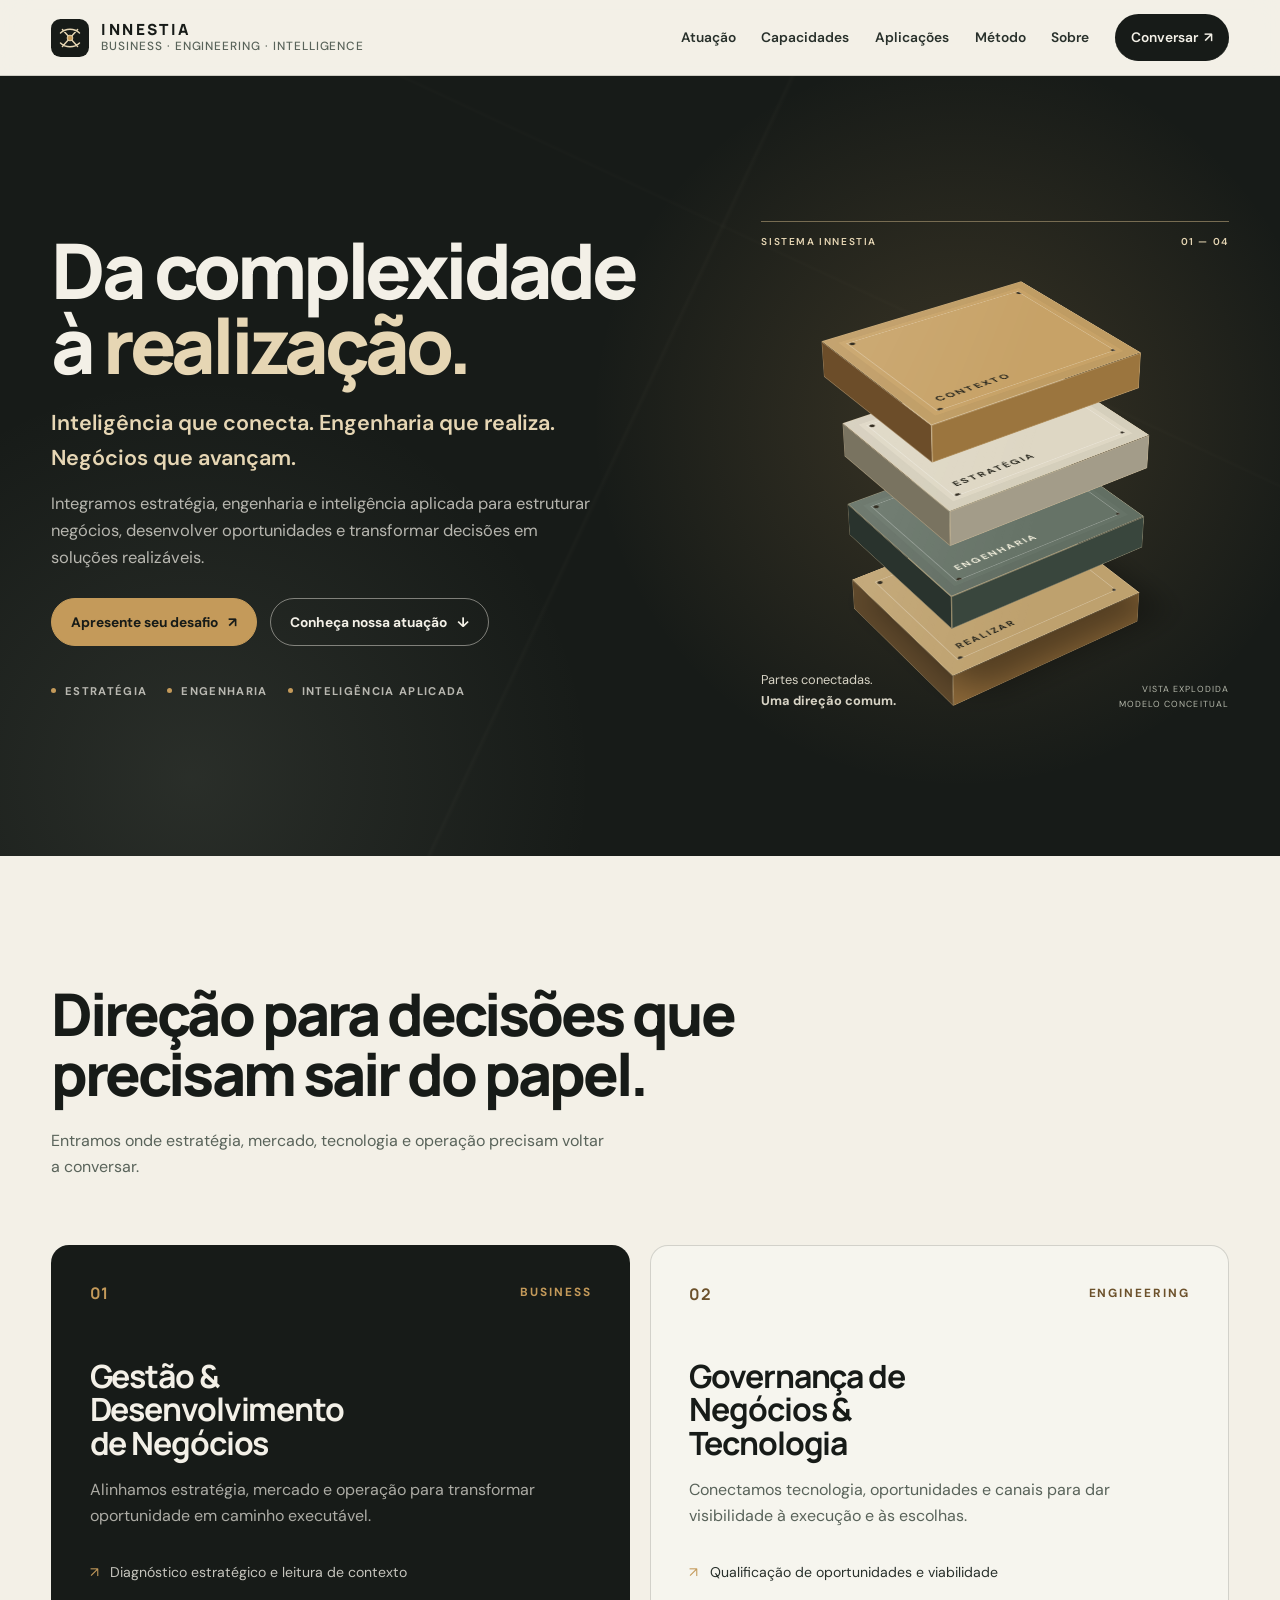
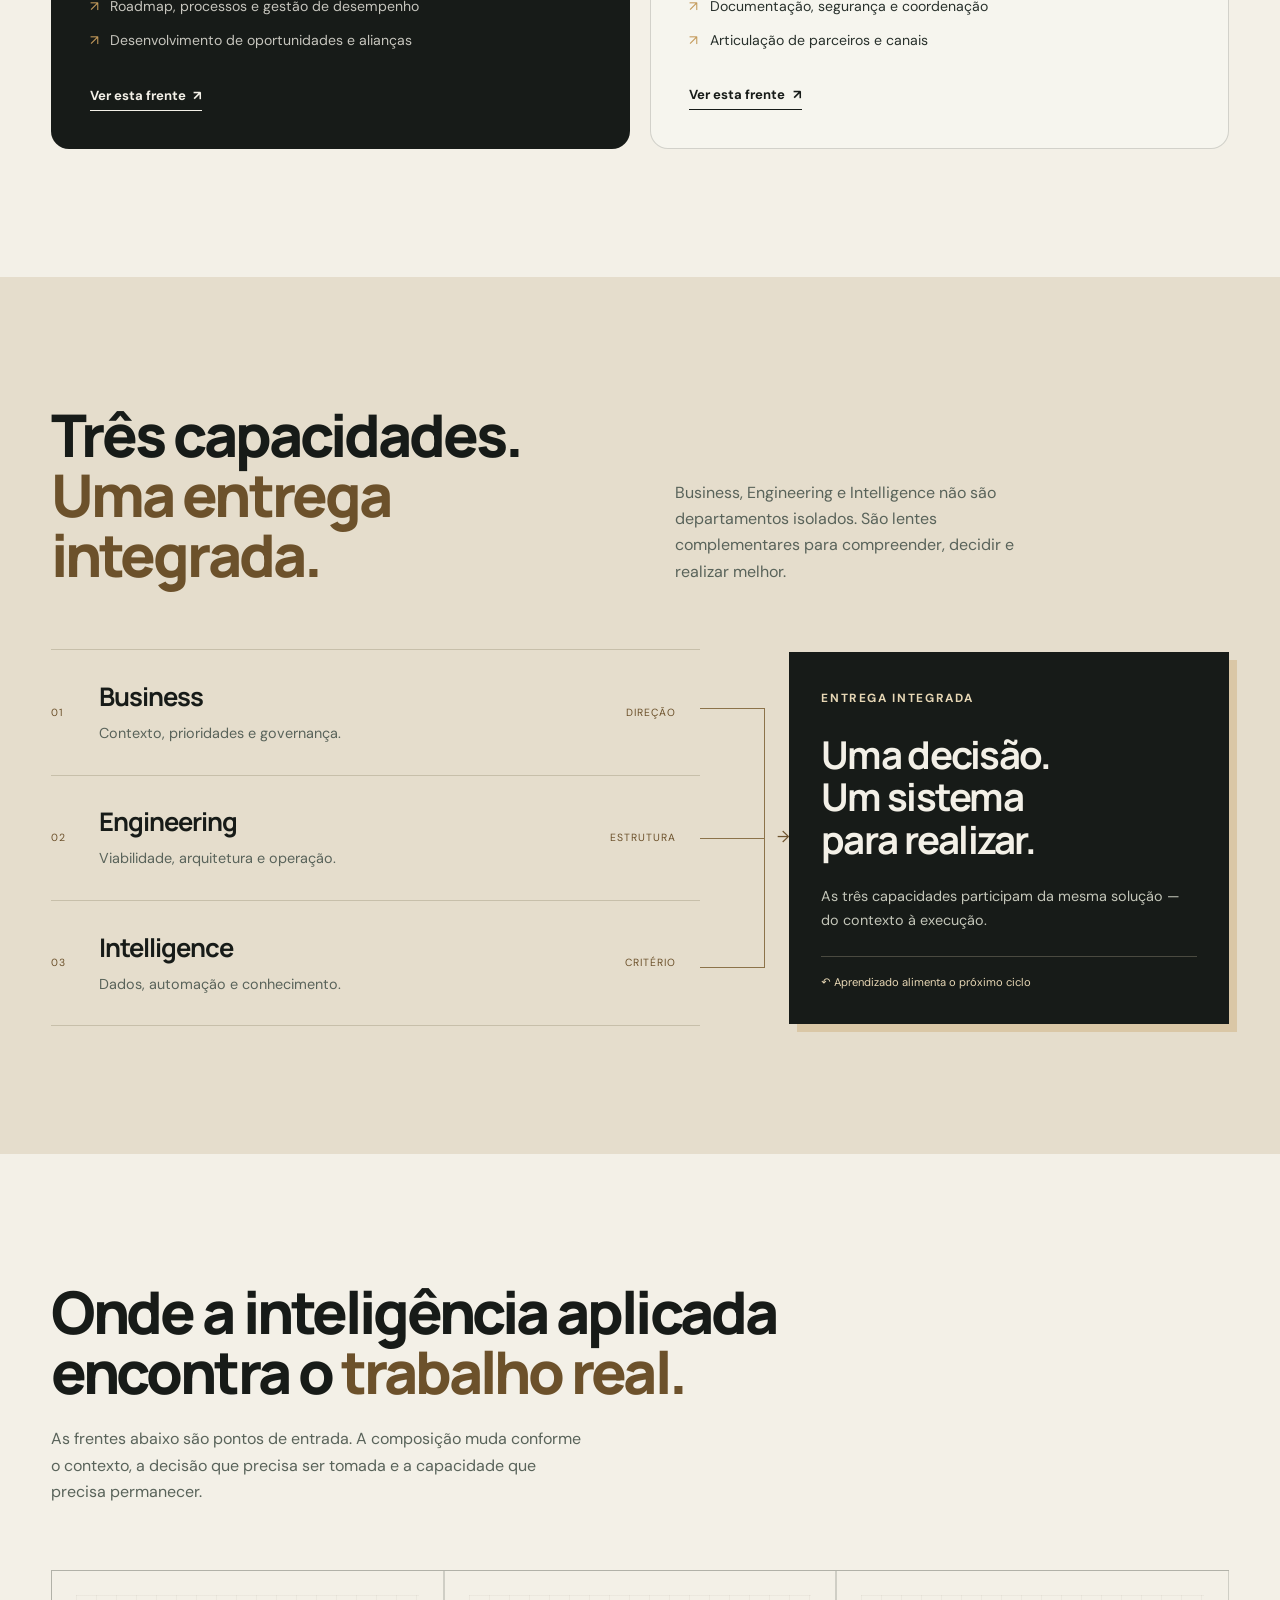
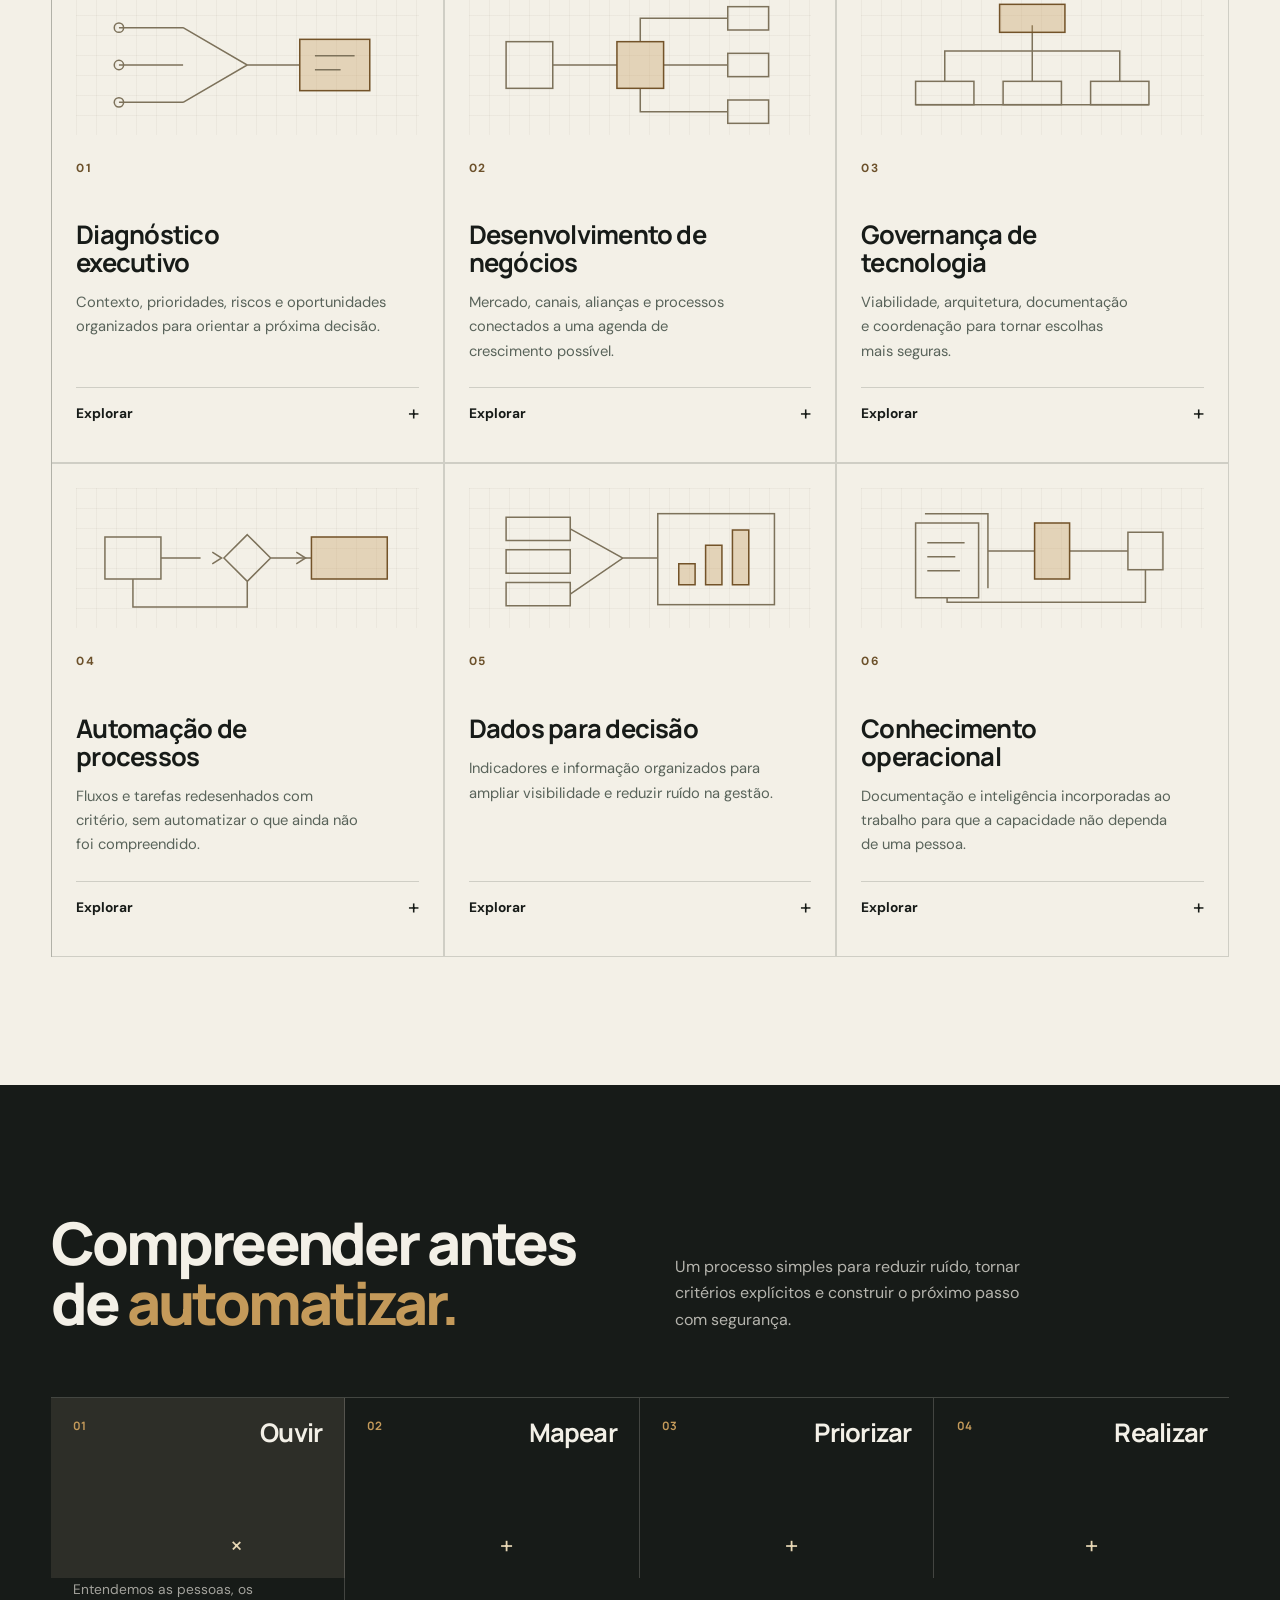
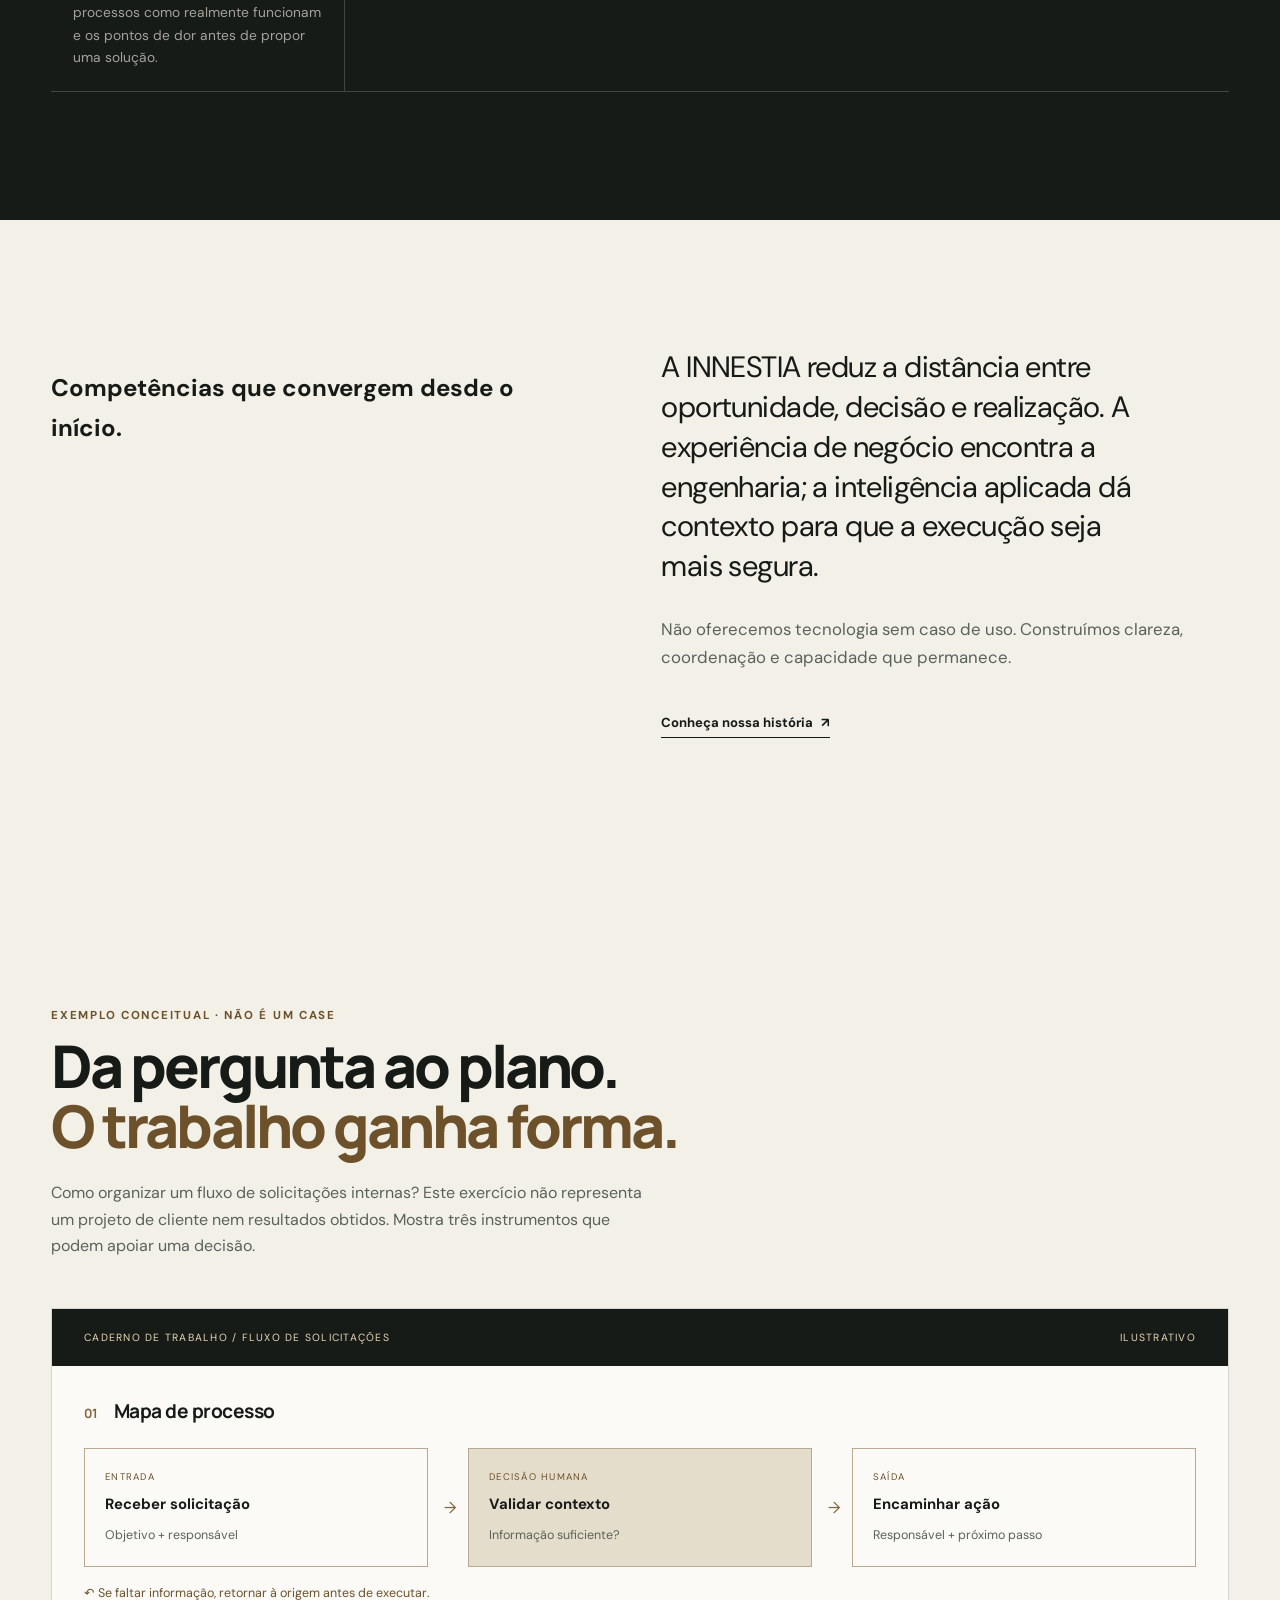
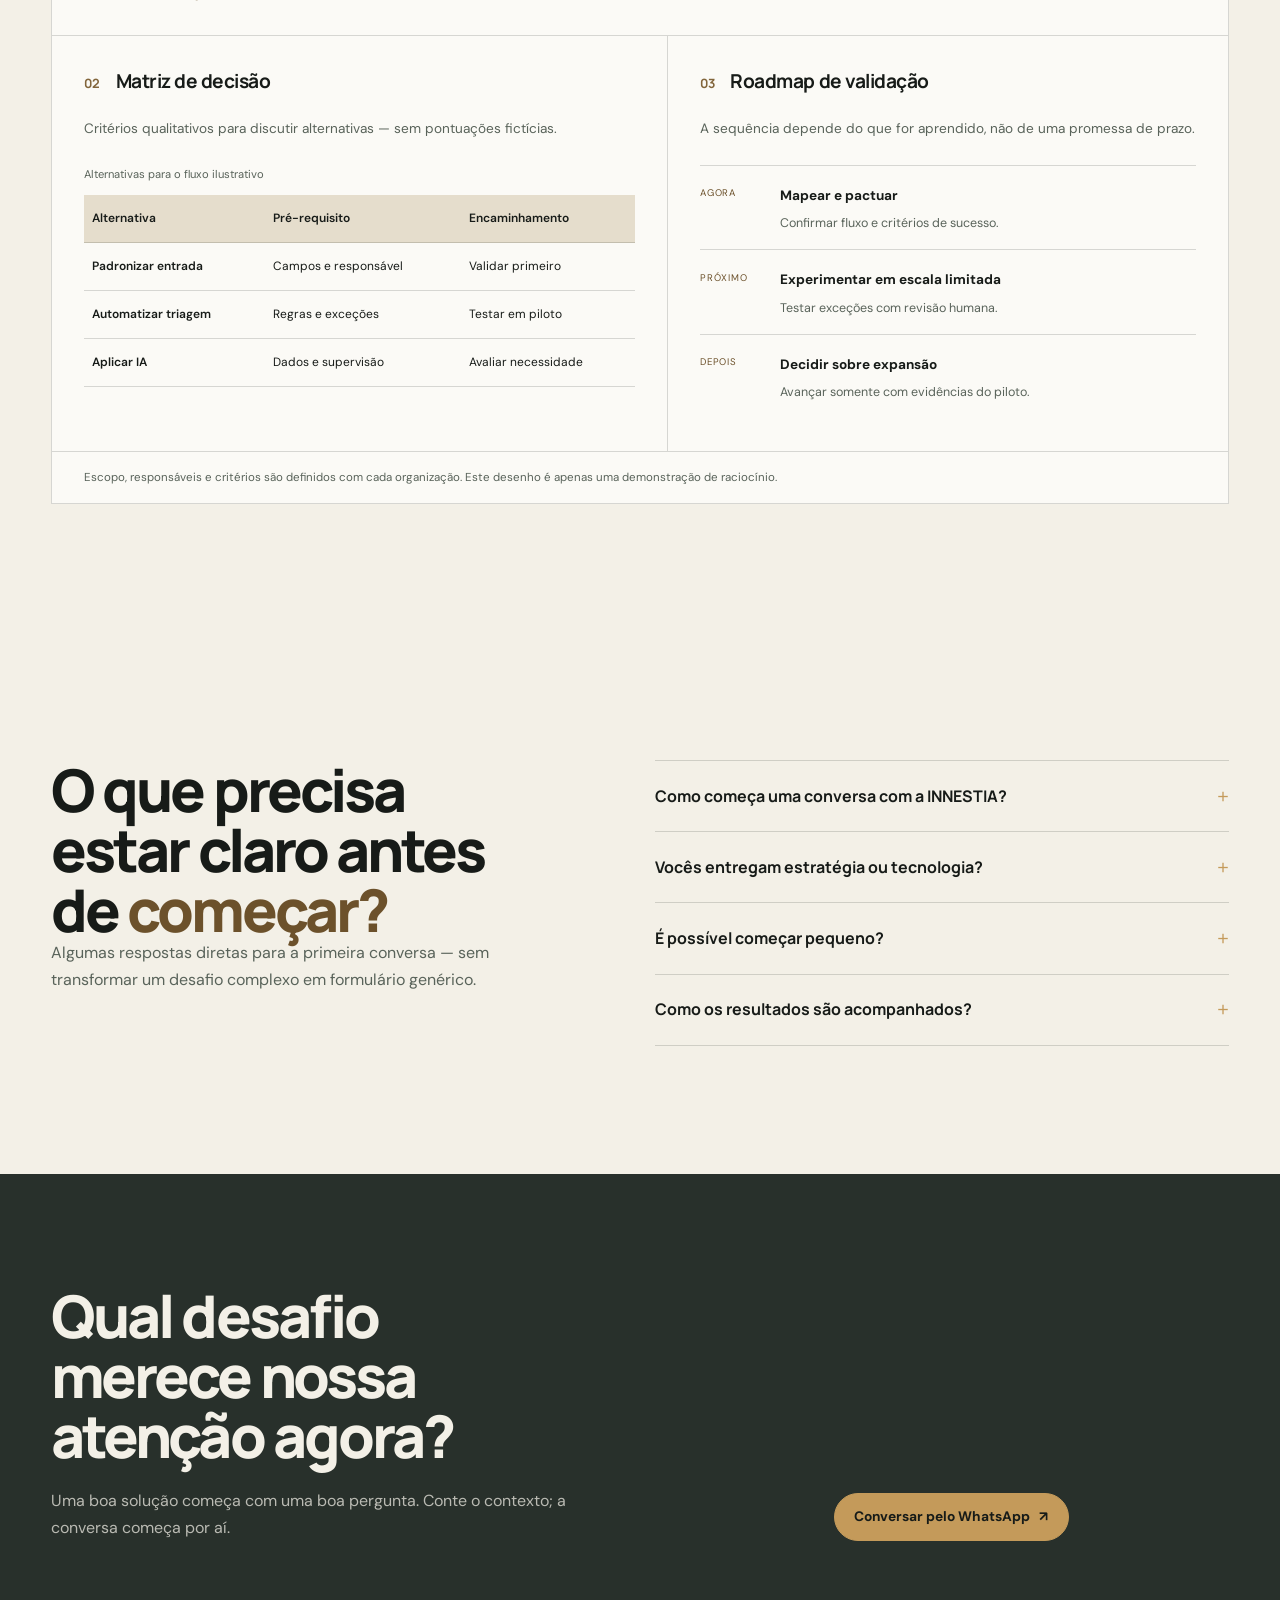
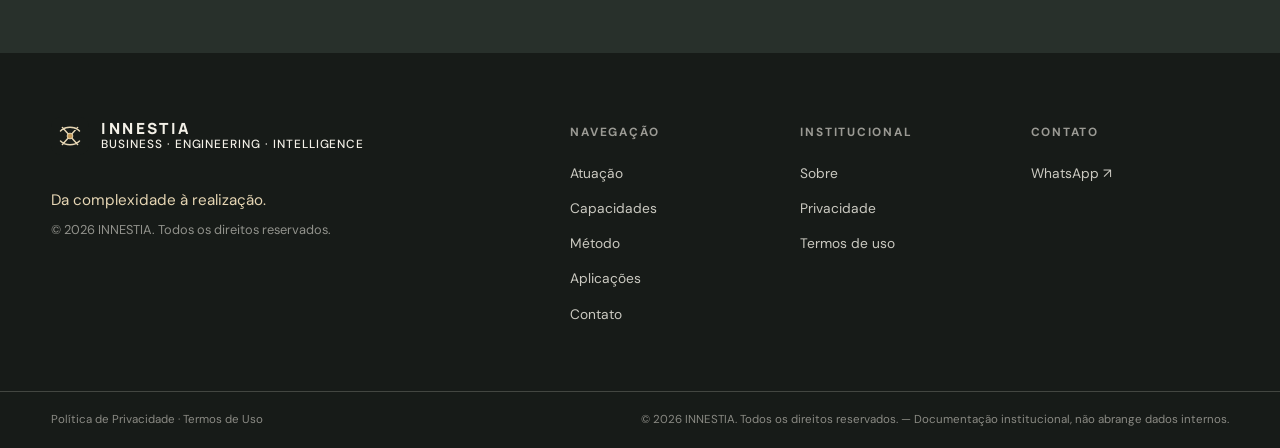
==== index.html @ f11a7d82 "deploy: publish approved static INNESTIA website without private OS sources" ====
<!DOCTYPE html>
<html lang="pt-BR">
<head>
  <meta charset="UTF-8">
  <meta name="viewport" content="width=device-width, initial-scale=1.0">
  <meta name="description" content="INNESTIA integra estratégia, engenharia e inteligência aplicada para transformar complexidade em realização.">
  <meta name="theme-color" content="#171b18">
  <title>Início | INNESTIA | Business • Engineering • Intelligence</title>
  <link rel="stylesheet" href="/static/css/main.css">
  <link rel="icon" href="/static/favicon.svg" type="image/svg+xml">
  <link rel="preconnect" href="https://fonts.googleapis.com">
  <link rel="preconnect" href="https://fonts.gstatic.com" crossorigin>
  <link href="https://fonts.googleapis.com/css2?family=DM+Sans:wght@400;500;600;700&family=Manrope:wght@400;500;600;700;800&display=swap" rel="stylesheet">
  
</head>
<body>
  <a class="skip-link" href="#principal">Pular para o conteúdo</a>
  <header class="site-header">
    <div class="nav-container">
      <a href="/" class="brand" aria-label="INNESTIA — início">
        <img src="/static/logo.svg" alt="" class="brand-mark" width="38" height="38">
        <span class="brand-copy">
          <span class="brand-name">INNESTIA</span>
          <span class="brand-caption">Business · Engineering · Intelligence</span>
        </span>
      </a>
      <button id="menuToggle" class="menu-toggle" type="button" aria-label="Abrir menu" aria-expanded="false" aria-controls="menu">
        <span></span><span></span><span></span>
      </button>
      <nav class="nav-links-wrapper" aria-label="Navegação principal">
        <ul class="nav-links" id="menu">
          <li><a href="/#atuacao" class="nav-link">Atuação</a></li>
          <li><a href="/#capacidades" class="nav-link">Capacidades</a></li>
          <li><a href="/#aplicacoes" class="nav-link">Aplicações</a></li>
          <li><a href="/#metodo" class="nav-link">Método</a></li>
          <li><a href="/#sobre" class="nav-link">Sobre</a></li>
          <li><a href="https://wa.me/554130571234" class="nav-link nav-link--cta" target="_blank" rel="noopener">Conversar <span aria-hidden="true">↗</span></a></li>
        </ul>
      </nav>
    </div>
  </header>

  <main id="principal">
    <section class="hero" id="top">
  <div class="container hero-grid">
    <div class="hero-copy">
      <h1>Da complexidade à <span>realização.</span></h1>
      <p class="hero-lead">Inteligência que conecta. Engenharia que realiza. Negócios que avançam.</p>
      <p class="hero-description">Integramos estratégia, engenharia e inteligência aplicada para estruturar negócios, desenvolver oportunidades e transformar decisões em soluções realizáveis.</p>
      <div class="hero-actions">
        <a href="https://wa.me/554130571234?text=Ol%C3%A1%20INNESTIA%2C%20quero%20apresentar%20um%20desafio." class="btn btn-primary" target="_blank" rel="noopener">Apresente seu desafio <span aria-hidden="true">↗</span></a>
        <a href="#atuacao" class="btn btn-quiet">Conheça nossa atuação <span aria-hidden="true">↓</span></a>
      </div>
      <div class="hero-signals" aria-label="Capacidades da INNESTIA">
        <span>Estratégia</span><span>Engenharia</span><span>Inteligência aplicada</span>
      </div>
    </div>
    <figure class="hero-visual assembly-scene" aria-label="Vista explodida de quatro módulos sólidos: contexto, estratégia, engenharia e realização">
      <div class="assembly-caption">SISTEMA INNESTIA <span>01 — 04</span></div>
      <div class="assembly-stage" aria-hidden="true">
        <div class="solid-module module-base"><i class="solid-top"><b>REALIZAR</b></i><i class="solid-front"></i><i class="solid-right"></i><i class="solid-left"></i></div>
        <div class="solid-module module-engineering"><i class="solid-top"><b>ENGENHARIA</b></i><i class="solid-front"></i><i class="solid-right"></i><i class="solid-left"></i></div>
        <div class="solid-module module-strategy"><i class="solid-top"><b>ESTRATÉGIA</b></i><i class="solid-front"></i><i class="solid-right"></i><i class="solid-left"></i></div>
        <div class="solid-module module-context"><i class="solid-top"><b>CONTEXTO</b></i><i class="solid-front"></i><i class="solid-right"></i><i class="solid-left"></i></div>
      </div>
      <figcaption class="assembly-legend"><span>Partes conectadas.<br><strong>Uma direção comum.</strong></span><span>VISTA EXPLODIDA<br>MODELO CONCEITUAL</span></figcaption>
    </figure>
  </div>
</section>
<section class="section section--light" id="atuacao">
  <div class="container">
    <div class="section-heading section-heading--wide">
      <h2>Direção para decisões que precisam sair do papel.</h2>
      <p>Entramos onde estratégia, mercado, tecnologia e operação precisam voltar a conversar.</p>
    </div>
    <div class="field-grid">
      <article class="field-panel field-panel--dark">
        <div class="field-panel-top"><span class="field-index">01</span><span>Business</span></div>
        <h3>Gestão &amp; Desenvolvimento de Negócios</h3>
        <p>Alinhamos estratégia, mercado e operação para transformar oportunidade em caminho executável.</p>
        <ul class="field-list">
          <li>Diagnóstico estratégico e leitura de contexto</li>
          <li>Roadmap, processos e gestão de desempenho</li>
          <li>Desenvolvimento de oportunidades e alianças</li>
        </ul>
        <a href="/solucoes" class="text-link">Ver esta frente <span aria-hidden="true">↗</span></a>
      </article>
      <article class="field-panel field-panel--outline">
        <div class="field-panel-top"><span class="field-index">02</span><span>Engineering</span></div>
        <h3>Governança de Negócios &amp; Tecnologia</h3>
        <p>Conectamos tecnologia, oportunidades e canais para dar visibilidade à execução e às escolhas.</p>
        <ul class="field-list">
          <li>Qualificação de oportunidades e viabilidade</li>
          <li>Documentação, segurança e coordenação</li>
          <li>Articulação de parceiros e canais</li>
        </ul>
        <a href="/solucoes" class="text-link">Ver esta frente <span aria-hidden="true">↗</span></a>
      </article>
    </div>
  </div>
</section>
<section class="section section--sand" id="capacidades">
  <div class="container">
    <div class="section-heading section-heading--split">
      <div><h2>Três capacidades.<br><em>Uma entrega integrada.</em></h2></div>
      <p>Business, Engineering e Intelligence não são departamentos isolados. São lentes complementares para compreender, decidir e realizar melhor.</p>
    </div>
    <div class="integration-map">
      <div class="integration-lanes">
        <article class="integration-lane"><span class="lane-number">01</span><div><h3>Business</h3><p>Contexto, prioridades e governança.</p></div><span class="lane-output">DIREÇÃO</span></article>
        <article class="integration-lane"><span class="lane-number">02</span><div><h3>Engineering</h3><p>Viabilidade, arquitetura e operação.</p></div><span class="lane-output">ESTRUTURA</span></article>
        <article class="integration-lane"><span class="lane-number">03</span><div><h3>Intelligence</h3><p>Dados, automação e conhecimento.</p></div><span class="lane-output">CRITÉRIO</span></article>
      </div>
      <div class="integration-junction" aria-hidden="true"><span>→</span></div>
      <div class="integration-result"><span class="panel-index">ENTREGA INTEGRADA</span><h3>Uma decisão.<br>Um sistema<br>para realizar.</h3><p>As três capacidades participam da mesma solução — do contexto à execução.</p><span class="integration-return">↶ Aprendizado alimenta o próximo ciclo</span></div>
    </div>
  </div>
</section>
<section class="section section--light" id="aplicacoes">
  <div class="container">
    <div class="section-heading section-heading--wide">
      <h2>Onde a inteligência aplicada encontra o <em>trabalho real.</em></h2>
      <p>As frentes abaixo são pontos de entrada. A composição muda conforme o contexto, a decisão que precisa ser tomada e a capacidade que precisa permanecer.</p>
    </div>
    <div class="application-grid">
      <article class="application-card">
        <svg class="application-diagram" viewBox="0 0 280 120" fill="none" aria-hidden="true"><path d="M30 28h55M30 60h55M30 92h55M85 28l55 32-55 32M140 60h45"/><rect x="185" y="38" width="60" height="44" class="active"/><path d="M198 52h34M198 64h22"/><circle cx="30" cy="28" r="4"/><circle cx="30" cy="60" r="4"/><circle cx="30" cy="92" r="4"/></svg>
        <span class="application-index">01</span><h3>Diagnóstico executivo</h3>
        <p>Contexto, prioridades, riscos e oportunidades organizados para orientar a próxima decisão.</p>
        <details><summary>Explorar <span class="sr-only">Diagnóstico executivo</span><span class="detail-sign" aria-hidden="true"></span></summary><div class="application-detail"><p><strong>Quando a decisão está dispersa.</strong></p><p>Reunir objetivos, restrições e percepções das áreas.</p><p><strong>Possível entrega</strong><br>Mapa de prioridades, hipóteses e pontos a validar.</p><a class="text-link" href="https://wa.me/554130571234">Conversar sobre esta aplicação ↗</a></div></details>
      </article>
      <article class="application-card">
        <svg class="application-diagram" viewBox="0 0 280 120" fill="none" aria-hidden="true"><path d="M65 60h55m40 0h55M140 40V20h75M140 80v20h75"/><rect x="25" y="40" width="40" height="40"/><rect x="120" y="40" width="40" height="40" class="active"/><rect x="215" y="10" width="35" height="20"/><rect x="215" y="50" width="35" height="20"/><rect x="215" y="90" width="35" height="20"/></svg>
        <span class="application-index">02</span><h3>Desenvolvimento de negócios</h3>
        <p>Mercado, canais, alianças e processos conectados a uma agenda de crescimento possível.</p>
        <details><summary>Explorar <span class="sr-only">Desenvolvimento de negócios</span><span class="detail-sign" aria-hidden="true"></span></summary><div class="application-detail"><p><strong>Quando uma oportunidade precisa ganhar estrutura.</strong></p><p>Relacionar proposta de valor, mercado, canais e parceiros.</p><p><strong>Possível entrega</strong><br>Agenda de validação e critérios para avançar ou interromper.</p><a class="text-link" href="https://wa.me/554130571234">Conversar sobre esta aplicação ↗</a></div></details>
      </article>
      <article class="application-card">
        <svg class="application-diagram" viewBox="0 0 280 120" fill="none" aria-hidden="true"><path d="M40 94h200M65 74V48h150v26M140 48V26"/><rect x="112" y="8" width="56" height="24" class="active"/><rect x="40" y="74" width="50" height="20"/><rect x="115" y="74" width="50" height="20"/><rect x="190" y="74" width="50" height="20"/><path d="M140 48v26"/></svg>
        <span class="application-index">03</span><h3>Governança de tecnologia</h3>
        <p>Viabilidade, arquitetura, documentação e coordenação para tornar escolhas mais seguras.</p>
        <details><summary>Explorar <span class="sr-only">Governança de tecnologia</span><span class="detail-sign" aria-hidden="true"></span></summary><div class="application-detail"><p><strong>Quando escolhas técnicas afetam o negócio.</strong></p><p>Explicitar dependências, riscos e responsabilidades.</p><p><strong>Possível entrega</strong><br>Registro de decisões, arquitetura e critérios de acompanhamento.</p><a class="text-link" href="https://wa.me/554130571234">Conversar sobre esta aplicação ↗</a></div></details>
      </article>
      <article class="application-card">
        <svg class="application-diagram" viewBox="0 0 280 120" fill="none" aria-hidden="true"><rect x="18" y="42" width="48" height="36"/><path d="M66 60h34m40-20 20 20-20 20-20-20Z M160 60h35M140 80v22H42V78"/><rect x="195" y="42" width="65" height="36" class="active"/><path d="m182 55 8 5-8 5M110 55l8 5-8 5"/></svg>
        <span class="application-index">04</span><h3>Automação de processos</h3>
        <p>Fluxos e tarefas redesenhados com critério, sem automatizar o que ainda não foi compreendido.</p>
        <details><summary>Explorar <span class="sr-only">Automação de processos</span><span class="detail-sign" aria-hidden="true"></span></summary><div class="application-detail"><p><strong>Quando o fluxo depende de tarefas repetitivas.</strong></p><p>Mapear entradas, exceções, aprovações e responsáveis.</p><p><strong>Possível entrega</strong><br>Desenho de um piloto com limites e validação humana.</p><a class="text-link" href="https://wa.me/554130571234">Conversar sobre esta aplicação ↗</a></div></details>
      </article>
      <article class="application-card">
        <svg class="application-diagram" viewBox="0 0 280 120" fill="none" aria-hidden="true"><path d="M25 25h55v20H25ZM25 53h55v20H25ZM25 81h55v20H25ZM80 35l45 25-45 31M125 60h30"/><rect x="155" y="22" width="100" height="78"/><path class="active" d="M173 83V65h14v18ZM196 83V49h14v34ZM219 83V36h14v47Z"/></svg>
        <span class="application-index">05</span><h3>Dados para decisão</h3>
        <p>Indicadores e informação organizados para ampliar visibilidade e reduzir ruído na gestão.</p>
        <details><summary>Explorar <span class="sr-only">Dados para decisão</span><span class="detail-sign" aria-hidden="true"></span></summary><div class="application-detail"><p><strong>Quando há informação, mas falta clareza.</strong></p><p>Relacionar fontes, qualidade dos dados e perguntas de gestão.</p><p><strong>Possível entrega</strong><br>Definição de indicadores, responsáveis e rotina de leitura.</p><a class="text-link" href="https://wa.me/554130571234">Conversar sobre esta aplicação ↗</a></div></details>
      </article>
      <article class="application-card">
        <svg class="application-diagram" viewBox="0 0 280 120" fill="none" aria-hidden="true"><path d="M40 30h54v64H40ZM48 22h54v64M102 54h40M172 54h50M237 70v28H67v-4"/><rect x="142" y="30" width="30" height="48" class="active"/><path d="M222 38h30v32h-30ZM50 47h32M50 59h24M50 71h28"/></svg>
        <span class="application-index">06</span><h3>Conhecimento operacional</h3>
        <p>Documentação e inteligência incorporadas ao trabalho para que a capacidade não dependa de uma pessoa.</p>
        <details><summary>Explorar <span class="sr-only">Conhecimento operacional</span><span class="detail-sign" aria-hidden="true"></span></summary><div class="application-detail"><p><strong>Quando o conhecimento está concentrado em pessoas.</strong></p><p>Organizar procedimentos, decisões e fontes de consulta.</p><p><strong>Possível entrega</strong><br>Base de conhecimento com responsáveis e revisão definida.</p><a class="text-link" href="https://wa.me/554130571234">Conversar sobre esta aplicação ↗</a></div></details>
      </article>
    </div>
  </div>
</section>
<section class="section section--ink" id="metodo">
  <div class="container">
    <div class="section-heading section-heading--split section-heading--inverse">
      <div><h2>Compreender antes de <em>automatizar.</em></h2></div>
      <p>Um processo simples para reduzir ruído, tornar critérios explícitos e construir o próximo passo com segurança.</p>
    </div>
    <div class="method-grid">
      <div class="method-card-wrap">
        <button class="method-card is-active" type="button" aria-expanded="true" aria-controls="method-detail-ouvir" data-method="ouvir">
          <span class="method-number">01</span><span class="method-name">Ouvir</span><span class="method-plus" aria-hidden="true">+</span>
        </button>
        <div class="method-detail" id="method-detail-ouvir"><p>Entendemos as pessoas, os processos como realmente funcionam e os pontos de dor antes de propor uma solução.</p></div>
      </div>
      <div class="method-card-wrap">
        <button class="method-card" type="button" aria-expanded="false" aria-controls="method-detail-mapear" data-method="mapear">
          <span class="method-number">02</span><span class="method-name">Mapear</span><span class="method-plus" aria-hidden="true">+</span>
        </button>
        <div class="method-detail" id="method-detail-mapear" hidden><p>Organizamos fluxos, dados, dependências e restrições para tornar o sistema visível e compartilhável.</p></div>
      </div>
      <div class="method-card-wrap">
        <button class="method-card" type="button" aria-expanded="false" aria-controls="method-detail-priorizar" data-method="priorizar">
          <span class="method-number">03</span><span class="method-name">Priorizar</span><span class="method-plus" aria-hidden="true">+</span>
        </button>
        <div class="method-detail" id="method-detail-priorizar" hidden><p>Comparamos impacto, risco e viabilidade para decidir o que merece atenção primeiro — e por quê.</p></div>
      </div>
      <div class="method-card-wrap">
        <button class="method-card" type="button" aria-expanded="false" aria-controls="method-detail-realizar" data-method="realizar">
          <span class="method-number">04</span><span class="method-name">Realizar</span><span class="method-plus" aria-hidden="true">+</span>
        </button>
        <div class="method-detail" id="method-detail-realizar" hidden><p>Transformamos critério em execução: piloto, entrega e melhoria contínua conforme a realidade do negócio.</p></div>
      </div>
    </div>
  </div>
</section>
<section class="section section--light" id="sobre">
  <div class="container statement-grid">
    <div><h2>Competências que convergem desde o início.</h2></div>
    <div class="statement-copy"><p>A INNESTIA reduz a distância entre oportunidade, decisão e realização. A experiência de negócio encontra a engenharia; a inteligência aplicada dá contexto para que a execução seja mais segura.</p><p>Não oferecemos tecnologia sem caso de uso. Construímos clareza, coordenação e capacidade que permanece.</p><a href="/sobre" class="text-link">Conheça nossa história <span aria-hidden="true">↗</span></a></div>
  </div>
</section>
<section class="section section--light proof-section" id="evidencias">
  <div class="container">
    <div class="section-heading section-heading--wide">
      <p class="concept-label">Exemplo conceitual · Não é um case</p>
      <h2>Da pergunta ao plano.<br><em>O trabalho ganha forma.</em></h2>
      <p>Como organizar um fluxo de solicitações internas? Este exercício não representa um projeto de cliente nem resultados obtidos. Mostra três instrumentos que podem apoiar uma decisão.</p>
    </div>
    <div class="concept-board">
      <div class="board-heading"><span>CADERNO DE TRABALHO / FLUXO DE SOLICITAÇÕES</span><span>ILUSTRATIVO</span></div>
      <article class="process-document">
        <h3><span>01</span> Mapa de processo</h3>
        <ol class="process-map"><li><small>ENTRADA</small><strong>Receber solicitação</strong><span>Objetivo + responsável</span></li><li><small>DECISÃO HUMANA</small><strong>Validar contexto</strong><span>Informação suficiente?</span></li><li><small>SAÍDA</small><strong>Encaminhar ação</strong><span>Responsável + próximo passo</span></li></ol>
        <p class="process-return">↶ Se faltar informação, retornar à origem antes de executar.</p>
      </article>
      <div class="document-pair">
        <article class="matrix-document"><h3><span>02</span> Matriz de decisão</h3><p>Critérios qualitativos para discutir alternativas — sem pontuações fictícias.</p><table><caption>Alternativas para o fluxo ilustrativo</caption><thead><tr><th scope="col">Alternativa</th><th scope="col">Pré-requisito</th><th scope="col">Encaminhamento</th></tr></thead><tbody><tr><th scope="row">Padronizar entrada</th><td>Campos e responsável</td><td>Validar primeiro</td></tr><tr><th scope="row">Automatizar triagem</th><td>Regras e exceções</td><td>Testar em piloto</td></tr><tr><th scope="row">Aplicar IA</th><td>Dados e supervisão</td><td>Avaliar necessidade</td></tr></tbody></table></article>
        <article class="roadmap-document"><h3><span>03</span> Roadmap de validação</h3><p>A sequência depende do que for aprendido, não de uma promessa de prazo.</p><ol class="roadmap"><li><span>AGORA</span><div><strong>Mapear e pactuar</strong><small>Confirmar fluxo e critérios de sucesso.</small></div></li><li><span>PRÓXIMO</span><div><strong>Experimentar em escala limitada</strong><small>Testar exceções com revisão humana.</small></div></li><li><span>DEPOIS</span><div><strong>Decidir sobre expansão</strong><small>Avançar somente com evidências do piloto.</small></div></li></ol></article>
      </div>
      <p class="board-note">Escopo, responsáveis e critérios são definidos com cada organização. Este desenho é apenas uma demonstração de raciocínio.</p>
    </div>
  </div>
</section>
<section class="section section--light faq-section" id="duvidas">
  <div class="container faq-grid">
    <div class="section-heading">
      <h2>O que precisa estar claro antes de <em>começar?</em></h2>
      <p>Algumas respostas diretas para a primeira conversa — sem transformar um desafio complexo em formulário genérico.</p>
    </div>
    <div class="faq-list">
      <details>
        <summary>Como começa uma conversa com a INNESTIA?</summary>
        <p>Começa pelo contexto: o que está acontecendo, qual decisão está travada e o que precisa mudar. A primeira conversa serve para entender o problema antes de definir o formato do trabalho.</p>
      </details>
      <details>
        <summary>Vocês entregam estratégia ou tecnologia?</summary>
        <p>As duas podem fazer parte da entrega, mas nenhuma é automática. Combinamos Business, Engineering e Intelligence conforme a necessidade real do negócio.</p>
      </details>
      <details>
        <summary>É possível começar pequeno?</summary>
        <p>Sim. Um diagnóstico ou uma estruturação inicial pode criar clareza para decidir o próximo passo, com escopo e responsabilidades definidos antes da execução.</p>
      </details>
      <details>
        <summary>Como os resultados são acompanhados?</summary>
        <p>Definimos critérios de sucesso, indicadores ou evidências adequadas ao contexto. Só publicamos casos e métricas quando houver autorização e comprovação.</p>
      </details>
    </div>
  </div>
</section>
<section class="contact-band" id="contato">
  <div class="container contact-grid">
    <div><h2>Qual desafio merece nossa atenção agora?</h2><p>Uma boa solução começa com uma boa pergunta. Conte o contexto; a conversa começa por aí.</p></div>
    <div class="contact-actions"><a href="https://wa.me/554130571234?text=Ol%C3%A1%20INNESTIA%2C%20quero%20apresentar%20um%20desafio." class="btn btn-primary" target="_blank" rel="noopener">Conversar pelo WhatsApp <span aria-hidden="true">↗</span></a></div>
  </div>
</section>

  </main>

  <footer class="site-footer">
    <div class="footer-container">
      <div class="footer-about">
        <a href="/" class="brand brand--footer" aria-label="INNESTIA — início">
          <img src="/static/logo.svg" alt="" class="brand-mark" width="38" height="38">
          <span class="brand-copy">
            <span class="brand-name">INNESTIA</span>
            <span class="brand-caption">Business · Engineering · Intelligence</span>
          </span>
        </a>
        <p class="footer-tagline">Da complexidade à realização.</p>
        <p class="footer-copy">© 2026 INNESTIA. Todos os direitos reservados.</p>
      </div>
      <div class="footer-links">
        <div class="footer-col">
          <h3>Navegação</h3>
          <ul>
            <li><a href="/#atuacao">Atuação</a></li>
            <li><a href="/#capacidades">Capacidades</a></li>
            <li><a href="/#metodo">Método</a></li>
            <li><a href="/#aplicacoes">Aplicações</a></li>
            <li><a href="/#contato">Contato</a></li>
          </ul>
        </div>
        <div class="footer-col">
          <h3>Institucional</h3>
          <ul>
            <li><a href="/sobre">Sobre</a></li>
            <li><a href="/politica">Privacidade</a></li>
            <li><a href="/termos">Termos de uso</a></li>
          </ul>
        </div>
        <div class="footer-col">
          <h3>Contato</h3>
          <ul>
            <li><a href="https://wa.me/554130571234" target="_blank" rel="noopener">WhatsApp ↗</a></li>
          </ul>
        </div>
      </div>
    </div>
    <div class="footer-legal">
      <div class="container footer-legal-container">
        <p><a href="/politica">Política de Privacidade</a><span aria-hidden="true"> · </span><a href="/termos">Termos de Uso</a></p>
        <p>© 2026 INNESTIA. Todos os direitos reservados. — Documentação institucional, não abrange dados internos.</p>
      </div>
    </div>
  </footer>

  <script src="/static/js/main.js"></script>
</body>
</html>
---- static/css/main.css ----
:root {
  --ink: #171b18;
  --ink-soft: #28302b;
  --ivory: #f3f0e7;
  --paper: #fbfaf6;
  --sand: #e5ddcc;
  --gold: #c49a5a;
  --gold-light: #e6d6b4;
  --sage: #a8b09d;
  --muted: #59635a;
  --line: rgba(23, 27, 24, 0.16);
  --line-light: rgba(243, 240, 231, 0.2);
  --max-width: 1240px;
  --gutter: clamp(1.25rem, 4vw, 4rem);
  --header-height: 76px;
  --radius: 18px;
  --ease-out: cubic-bezier(0.23, 1, 0.32, 1);
  --font-display: "Manrope", system-ui, sans-serif;
  --font-body: "DM Sans", system-ui, sans-serif;
}

*, *::before, *::after { box-sizing: border-box; }
html { scroll-behavior: smooth; font-size: 16px; scroll-padding-top: calc(var(--header-height) + 1rem); }
body { margin: 0; background: var(--ivory); color: var(--ink); font-family: var(--font-body); line-height: 1.65; -webkit-font-smoothing: antialiased; }
body, button, a { cursor: default; }
p { text-wrap: pretty; }
a, button { cursor: pointer; }
a { color: inherit; text-decoration: none; }
img, svg { display: block; max-width: 100%; }
button { font: inherit; }
::selection { background: var(--gold); color: var(--ink); }
:focus-visible { outline: 3px solid var(--gold); outline-offset: 4px; }

.skip-link { position: fixed; top: -5rem; left: 1rem; z-index: 300; padding: .75rem 1rem; background: var(--gold); color: var(--ink); font-weight: 700; border-radius: 0 0 8px 8px; }
.skip-link:focus { top: 0; }
.container { width: min(100% - (var(--gutter) * 2), var(--max-width)); margin: 0 auto; }

.site-header { position: sticky; top: 0; z-index: 100; height: var(--header-height); background: rgba(243, 240, 231, .93); border-bottom: 1px solid var(--line); backdrop-filter: blur(14px); }
.nav-container { width: min(100% - (var(--gutter) * 2), var(--max-width)); height: 100%; margin: 0 auto; display: flex; align-items: center; justify-content: space-between; gap: 2rem; }
.brand { display: inline-flex; align-items: center; gap: .75rem; min-width: 0; }
.brand-mark { width: 38px; height: 38px; flex: 0 0 auto; }
.brand-copy { display: grid; gap: .08rem; min-width: 0; }
.brand-name { font: 800 .96rem/1 var(--font-display); letter-spacing: .16em; }
.brand-caption { color: var(--muted); font: 500 .74rem/1.2 var(--font-body); letter-spacing: .08em; text-transform: uppercase; white-space: nowrap; }
.nav-links-wrapper { display: flex; align-items: center; }
.nav-links { display: flex; align-items: center; gap: clamp(1rem, 2vw, 2rem); list-style: none; padding: 0; margin: 0; }
.nav-link { display: inline-flex; align-items: center; gap: .38rem; padding: .45rem 0; color: var(--ink-soft); font-size: .86rem; font-weight: 600; border-bottom: 1px solid transparent; transition: color 180ms ease-out, border-color 180ms ease-out, transform 160ms ease-out; }
.nav-link:hover { color: var(--gold); border-color: var(--gold); }
.nav-link:active { transform: scale(.97); }
.nav-link--cta { padding: .7rem 1rem; color: var(--ivory); background: var(--ink); border-color: var(--ink); border-radius: 999px; }
.nav-link--cta:hover { color: var(--ink); background: transparent; border-color: var(--ink); }
.menu-toggle { display: none; width: 44px; height: 44px; padding: .65rem; border: 1px solid var(--line); border-radius: 50%; background: transparent; }
.menu-toggle span { display: block; width: 20px; height: 1.5px; margin: 4px auto; background: var(--ink); transition: transform 180ms ease-out, opacity 180ms ease-out; }

.hero { position: relative; overflow: hidden; min-height: min(780px, calc(100vh - var(--header-height))); display: flex; align-items: center; background: var(--ink); color: var(--ivory); isolation: isolate; }
.hero::before { content: ""; position: absolute; inset: 0; z-index: -2; background: radial-gradient(circle at 75% 44%, rgba(196,154,90,.2), transparent 23rem), radial-gradient(circle at 15% 90%, rgba(168,176,157,.13), transparent 25rem); }
.hero::after { content: ""; position: absolute; inset: 0; z-index: -1; opacity: .18; background-image: linear-gradient(115deg, transparent 0 48%, rgba(230,214,180,.13) 48.2%, transparent 48.5%), linear-gradient(25deg, transparent 0 70%, rgba(230,214,180,.08) 70.2%, transparent 70.5%); pointer-events: none; }
.hero-grid { position: relative; display: grid; grid-template-columns: minmax(0, 1.15fr) minmax(330px, .85fr); align-items: center; gap: clamp(2rem, 6vw, 7rem); padding-top: clamp(3.5rem, 6vw, 5.5rem); padding-bottom: clamp(3.5rem, 6vw, 5.5rem); }
.hero-copy { position: relative; z-index: 2; max-width: 680px; }
.hero-kicker, .section-kicker { margin: 0 0 1.15rem; color: var(--gold-light); font-size: .72rem; font-weight: 700; letter-spacing: .18em; text-transform: uppercase; }
.hero h1 { max-width: 730px; margin: 0; font: 800 clamp(3.2rem, 6vw, 5.6rem)/.98 var(--font-display); letter-spacing: -.055em; }
.hero h1 span { color: var(--gold-light); }
.hero-lead { max-width: 600px; margin: 1.45rem 0 .8rem; color: var(--gold-light); font-size: clamp(1.1rem, 1.8vw, 1.35rem); font-weight: 600; }
.hero-description { max-width: 590px; margin: 0; color: rgba(243,240,231,.72); font-size: 1.03rem; }
.hero-actions { display: flex; flex-wrap: wrap; gap: .8rem; margin-top: 1.7rem; }
.btn { display: inline-flex; align-items: center; justify-content: center; gap: .6rem; min-height: 48px; padding: .78rem 1.2rem; border: 1px solid transparent; border-radius: 999px; font-size: .86rem; font-weight: 700; line-height: 1; transition: background-color 180ms ease-out, color 180ms ease-out, border-color 180ms ease-out, transform 160ms ease-out; }
.btn:active { transform: scale(.97); }
.btn-primary { background: var(--gold); color: var(--ink); border-color: var(--gold); }
.btn-primary:hover { background: var(--gold-light); border-color: var(--gold-light); }
.btn-quiet { color: var(--ivory); border-color: rgba(243,240,231,.46); background: transparent; }
.btn-quiet:hover { color: var(--ink); background: var(--ivory); border-color: var(--ivory); }
.hero-signals { display: flex; flex-wrap: wrap; gap: .65rem 1.25rem; margin-top: 2.2rem; color: rgba(243,240,231,.72); font-size: .7rem; font-weight: 700; letter-spacing: .12em; text-transform: uppercase; }
.hero-signals span { display: inline-flex; align-items: center; gap: .55rem; }
.hero-signals span::before { content: ""; width: 5px; height: 5px; border-radius: 50%; background: var(--gold); }

/* One integrated system, three complementary inputs. */
.integration-map { display:grid; grid-template-columns:minmax(0,1.4fr) 65px minmax(0,1fr); align-items:center; margin-top:4rem; }
.integration-lane { display:grid; grid-template-columns:32px 1fr auto; gap:1rem; align-items:center; padding:1.8rem 1.5rem 1.8rem 0; border-bottom:1px solid #8a806755; }
.integration-lane:first-child { border-top:1px solid #8a806755; }
.integration-lane h3 { margin:0; font:700 1.6rem var(--font-display); letter-spacing:-.04em; }
.integration-lane p { margin:.5rem 0 0; color:var(--muted); font-size:.9rem; }
.lane-number,.lane-output { color:#6c512b; font-size:.65rem; letter-spacing:.1em; }
.integration-junction { height:69%; border:1px solid #8c734a; border-left:0; position:relative; }
.integration-junction::before,.integration-junction::after { content:''; position:absolute; top:50%; width:50%; border-top:1px solid #8c734a; }
.integration-junction::after { right:0; }
.integration-junction span { position:absolute; right:-25px; top:calc(50% - 14px); z-index:1; background:var(--sand); color:#6c512b; }
.integration-result { margin-left:24px; padding:2rem; background:var(--ink); color:var(--ivory); box-shadow:8px 8px 0 #c49a5a55; }
.integration-result h3 { margin:1.5rem 0; font:700 clamp(1.7rem,3vw,2.7rem)/1.1 var(--font-display); letter-spacing:-.045em; }
.integration-result p { color:#c4c6b9; font-size:.9rem; }
.integration-return { display:block; border-top:1px solid #d5ccac44; padding-top:1rem; margin-top:1.5rem; color:var(--gold-light); font-size:.7rem; }
.concept-label { color:#6c512b; font-size:.72rem; text-transform:uppercase; letter-spacing:.15em; font-weight:700; }
.concept-board { margin-top:3rem; border:1px solid var(--line); background:var(--paper); }
.board-heading { display:flex; justify-content:space-between; gap:1rem; background:var(--ink); color:var(--gold-light); padding:1.25rem 2rem; font-size:.65rem; letter-spacing:.12em; }
.concept-board h3 { font:700 1.2rem var(--font-display); margin:0 0 1.5rem; letter-spacing:-.025em; }
.concept-board h3>span { color:#82653b; font-size:.8rem; margin-right:.8rem; }
.process-document { padding:2rem; border-bottom:1px solid var(--line); }
.process-map { list-style:none; padding:0; margin:0; display:grid; grid-template-columns:repeat(3,minmax(0,1fr)); gap:2.5rem; }
.process-map li { position:relative; display:grid; gap:.5rem; border:1px solid #b7aa90; padding:1.25rem; }
.process-map li:nth-child(2) { background:var(--sand); }
.process-map li:not(:last-child)::after { content:'→'; position:absolute; right:-1.8rem; top:40%; color:#82653b; }
.process-map small { font-size:.6rem; letter-spacing:.13em; color:#6c512b; }
.process-map strong { font-size:.93rem; }
.process-map li>span { font-size:.78rem; color:var(--muted); }
.process-return { color:#6c512b; font-size:.78rem; margin:1rem 0 0; }
.document-pair { display:grid; grid-template-columns:1.1fr 1fr; }
.document-pair article { padding:2rem; min-width:0; }
.matrix-document { border-right:1px solid var(--line); }
.document-pair p { color:var(--muted); font-size:.85rem; }
.matrix-document table { border-collapse:collapse; width:100%; font-size:.75rem; text-align:left; margin-top:1.5rem; }
.matrix-document caption { text-align:left; padding-bottom:.75rem; font-size:.7rem; color:var(--muted); }
.matrix-document th,.matrix-document td { padding:.85rem .5rem; border-bottom:1px solid var(--line); vertical-align:top; }
.matrix-document thead { background:var(--sand); }
.matrix-document th { font-weight:600; }
.roadmap { list-style:none; padding:0; margin:1.5rem 0 0; }
.roadmap li { display:grid; grid-template-columns:64px 1fr; gap:1rem; border-top:1px solid var(--line); padding:1rem 0; }
.roadmap li>span { color:#6c512b; font-size:.6rem; letter-spacing:.08em; padding-top:.2rem; }
.roadmap strong { font-size:.85rem; }
.roadmap small { display:block; color:var(--muted); font-size:.78rem; margin-top:.3rem; }
.board-note { margin:0; border-top:1px solid var(--line); padding:1rem 2rem; font-size:.72rem; color:var(--muted); }
@media(max-width:720px) {
 .integration-map { grid-template-columns:1fr; }
 .integration-lane { grid-template-columns:24px 1fr; padding:1.4rem 0; }
 .lane-output { grid-column:2; }
 .integration-junction { height:36px; width:1px; margin:auto; border:0; border-left:1px solid #8c734a; }
 .integration-junction::before,.integration-junction::after { display:none; }
 .integration-junction span { right:-8px; top:13px; transform:rotate(90deg); }
 .integration-result { margin:10px 8px 0 0; }
 .document-pair,.process-map { grid-template-columns:1fr; }
 .process-map { gap:2rem; }
 .process-map li:not(:last-child)::after { content:'↓'; right:50%; top:auto; bottom:-1.8rem; }
 .matrix-document { border-right:0; border-bottom:1px solid var(--line); }
 .process-document,.document-pair article { padding:1.25rem; }
 .board-heading { padding:1rem 1.25rem; font-size:.55rem; }
 .matrix-document th,.matrix-document td { padding:.75rem .3rem; overflow-wrap:anywhere; }
 .board-note { padding:1.25rem; }
}

/* Application drawings share a drafting grammar, not the same symbol. */
.sr-only { position:absolute; width:1px; height:1px; padding:0; margin:-1px; overflow:hidden; clip:rect(0,0,0,0); white-space:nowrap; border:0; }
.application-diagram { width:100%; height:140px; margin-bottom:1.5rem; stroke:#7d725b; stroke-width:1.3; background:linear-gradient(#776c5210 1px,transparent 1px),linear-gradient(90deg,#776c5210 1px,transparent 1px); background-size:20px 20px; }
.application-diagram .active { fill:#c49a5a55; stroke:#735329; }
.application-card h3 { margin-top:1rem; }
.application-card details { margin-top:auto; padding-top:1.5rem; }
.application-card summary { display:flex; align-items:center; justify-content:space-between; min-height:44px; padding:.5rem 0; cursor:pointer; font-size:.86rem; font-weight:700; list-style:none; border-top:1px solid var(--line); }
.application-card summary::-webkit-details-marker { display:none; }
.detail-sign::before { content:'+'; font-size:1.3rem; font-weight:400; }
.application-card details[open] .detail-sign::before { content:'−'; }
.application-detail { padding-top:1rem; }
.application-detail p+p { margin-top:1rem; }
.application-detail a { min-height:44px; }

/* Solid assembly: real CSS volumes, no canvas or motion dependency. */
.assembly-scene { position: relative; width: 100%; margin: 0; min-height: 490px; perspective: 1500px; }
.assembly-caption { position: absolute; inset: 0 0 auto; display: flex; justify-content: space-between; border-top: 1px solid #776c52; padding-top: 12px; font: 600 10px/1.5 var(--font-body); letter-spacing: .16em; color: var(--gold-light); }
.assembly-stage { position: absolute; left: calc(50% - 110px); top: 62%; width: 220px; height: 180px; transform: rotateX(58deg) rotateZ(-35deg); transform-style: preserve-3d; }
.solid-module { position: absolute; width: 220px; height: 180px; transform-style: preserve-3d; --top: #bea16e; --front: #8c6838; --right: #614a2c; }
.solid-module i { position: absolute; display: block; font-style: normal; backface-visibility: hidden; border: 1px solid #d6c19866; }
.solid-top { inset: 0; transform: translateZ(36px); background: linear-gradient(135deg,#ffffff18,transparent 65%),var(--top); box-shadow: inset 0 0 0 10px #0000000a; }
.solid-top::before { content: ''; position:absolute; inset: 15px; border: 1px solid #ffffff40; background: radial-gradient(circle at 3px 3px,#352f23 2px,transparent 3px) 0 0 / calc(100% - 3px) calc(100% - 3px); }
.solid-top b { position:absolute; bottom:25px; left:25px; font:700 11px var(--font-body); letter-spacing:.18em; color:#29281f; }
.solid-front { width:220px; height:36px; top:180px; transform-origin: top; transform: translateZ(36px) rotateX(-90deg); background: var(--front); }
.solid-right { width:36px; height:180px; left:220px; transform-origin:left; transform:translateZ(36px) rotateY(90deg); background:var(--right); }
.solid-left { width:36px; height:180px; left:-36px; transform-origin:right; transform:translateZ(36px) rotateY(-90deg); background:var(--right); }
.module-base { transform:translateZ(0); }
.module-base .solid-top { box-shadow: 0 35px 40px #00000066; }
.module-engineering { transform:translateZ(90px); --top:#667367; --front:#39463d; --right:#29332d; }
.module-engineering .solid-top b { color:#f0eddb; }
.module-strategy { transform:translateZ(180px); --top:#ded7c4; --front:#a39c89; --right:#797360; }
.module-context { transform:translateZ(270px) translateX(-16px); --top:#c7a267; --front:#9b753e; --right:#6c4d29; }
.assembly-legend { position:absolute; bottom:0; left:0; right:0; display:flex; justify-content:space-between; gap:1rem; color:#d8d4c6; font-size:.8rem; }
.assembly-legend>span:last-child { font-size:.55rem; letter-spacing:.12em; text-align:right; align-self:end; color:#b4b7aa; }
@media(max-width:720px) { .assembly-scene { width:100%; min-height:440px; } .assembly-stage { transform:scale(.78) rotateX(58deg) rotateZ(-35deg); top:52%; } }

.section { padding: clamp(5rem, 10vw, 9rem) 0; }
.section--light { background: var(--ivory); }
.section--sand { background: var(--sand); }
.section--ink { background: var(--ink); color: var(--ivory); }
.section-heading { max-width: 660px; }
.section-heading--wide { max-width: 780px; }
.section-heading--split { display: grid; grid-template-columns: minmax(0, 1.1fr) minmax(260px, .7fr); gap: 4rem; align-items: end; max-width: 980px; }
.section-heading--inverse .section-kicker { color: var(--gold-light); }
.section-heading h2, .contact-band h2, .page-title { margin: 0; font: 800 clamp(2.25rem, 4.6vw, 4.6rem)/1.02 var(--font-display); letter-spacing: -.05em; }
.section-heading h2 em, .contact-band h2 em { color: var(--gold); font-style: normal; }
.section--sand .section-heading h2 em, .section--light .section-heading h2 em { color: #6c512b; }
.section-heading > p:last-child { margin: 0; color: var(--muted); font-size: 1rem; }
.section-heading--inverse > p:last-child { color: rgba(243,240,231,.72); }
.section-heading--wide > p:last-child { max-width: 54ch; margin-top: 1.5rem; }

.field-grid { display: grid; grid-template-columns: repeat(2, minmax(0, 1fr)); gap: 1.25rem; margin-top: 4rem; }
.field-panel { min-height: 430px; padding: clamp(1.5rem, 3vw, 2.5rem); border-radius: var(--radius); display: flex; flex-direction: column; }
.field-panel--dark { background: var(--ink); color: var(--ivory); }
.field-panel--outline { border: 1px solid var(--line); background: rgba(251,250,246,.45); }
.field-panel-top { display: flex; align-items: center; justify-content: space-between; margin-bottom: auto; color: var(--gold); font-size: .74rem; font-weight: 700; letter-spacing: .16em; text-transform: uppercase; }
.field-panel--outline .field-panel-top { color: #6c512b; }
.field-index { font: 700 1rem/1 var(--font-display); letter-spacing: .03em; }
.field-panel h3 { max-width: 14ch; margin: 3.5rem 0 1rem; font: 700 clamp(1.55rem, 2.5vw, 2.3rem)/1.05 var(--font-display); letter-spacing: -.035em; }
.field-panel p { max-width: 48ch; margin: 0; color: rgba(243,240,231,.68); }
.field-panel--outline p { color: var(--muted); }
.field-list { display: grid; gap: .65rem; list-style: none; margin: 2rem 0; padding: 0; color: rgba(243,240,231,.8); font-size: .88rem; }
.field-panel--outline .field-list { color: var(--ink-soft); }
.field-list li { display: flex; gap: .7rem; }
.field-list li::before { content: "↗"; color: var(--gold); }
.text-link { display: inline-flex; align-items: center; gap: .45rem; width: fit-content; margin-top: auto; padding-bottom: .2rem; border-bottom: 1px solid currentColor; color: inherit; font-size: .82rem; font-weight: 700; }
.text-link:hover { color: var(--gold); }

.capability-list { margin-top: 4rem; border-top: 1px solid var(--line); }
.capability-row { display: grid; grid-template-columns: 48px minmax(150px, .55fr) minmax(0, 1fr) 28px; gap: 1.5rem; align-items: center; padding: 1.65rem 0; border-bottom: 1px solid var(--line); }
.capability-icon { width: 42px; height: 42px; display: grid; place-items: center; border: 1px solid rgba(23,27,24,.28); border-radius: 50%; color: var(--ink); }
.capability-icon svg { width: 23px; height: 23px; stroke: currentColor; stroke-width: 1.4; stroke-linecap: round; stroke-linejoin: round; }
.capability-row h3 { margin: 0; font: 700 clamp(1.35rem, 2vw, 1.85rem)/1 var(--font-display); letter-spacing: -.035em; }
.capability-row p { max-width: 52ch; margin: 0; color: var(--muted); font-size: .95rem; }
.capability-arrow { color: #6c512b; font-size: 1.35rem; transition: transform 180ms ease-out, color 180ms ease-out; }
.capability-row:hover .capability-arrow { color: var(--ink); transform: translate(3px, -3px); }

.application-grid { display: grid; grid-template-columns: repeat(3, minmax(0, 1fr)); gap: 1px; margin-top: 4rem; border-top: 1px solid var(--line); border-left: 1px solid var(--line); background: var(--line); }
.application-card { display: flex; min-height: 280px; flex-direction: column; padding: 1.5rem; background: var(--ivory); border-right: 1px solid var(--line); border-bottom: 1px solid var(--line); }
.application-index, .panel-index { color: #6c512b; font-size: .74rem; font-weight: 700; letter-spacing: .14em; text-transform: uppercase; }
.application-card h3 { max-width: 15ch; margin: 2.7rem 0 .85rem; font: 700 clamp(1.3rem, 2vw, 1.7rem)/1.08 var(--font-display); letter-spacing: -.03em; }
.application-card p { max-width: 32ch; margin: 0; color: var(--muted); font-size: .92rem; }
.application-card .text-link { margin-top: auto; padding-top: 1.4rem; color: var(--ink); }
.application-card:hover { background: var(--paper); }
.application-panel { display: grid; grid-template-columns: minmax(0, .8fr) minmax(280px, 1.2fr); gap: 3rem; align-items: center; margin-top: 1px; padding: clamp(2rem, 5vw, 4rem); background: var(--ink); color: var(--ivory); }
.application-panel-copy h3 { max-width: 14ch; margin: 1.4rem 0 1rem; font: 800 clamp(1.8rem, 3vw, 3rem)/1.02 var(--font-display); letter-spacing: -.045em; }
.application-panel-copy p { max-width: 38ch; margin: 0; color: rgba(243,240,231,.72); }
.panel-index { color: var(--gold-light); }
.system-map { position: relative; width: min(100%, 420px); aspect-ratio: 1.4; justify-self: end; border: 1px solid rgba(230,214,180,.22); background: linear-gradient(135deg, rgba(255,255,255,.06), transparent 48%), rgba(255,255,255,.015); overflow: hidden; }
.system-map::before, .system-map::after { content: ""; position: absolute; inset: 15% 9%; border: 1px solid rgba(230,214,180,.32); border-radius: 50%; transform: rotate(-18deg); }
.system-map::after { inset: 8% 22%; transform: rotate(58deg); border-color: rgba(230,214,180,.18); }
.system-node, .system-core { position: absolute; z-index: 1; display: grid; place-items: center; border: 1px solid rgba(230,214,180,.42); border-radius: 999px; color: var(--gold-light); font-size: .72rem; font-weight: 700; letter-spacing: .1em; text-transform: uppercase; }
.system-node { width: 6rem; height: 2rem; background: rgba(23,27,24,.7); }
.system-node--top { top: 8%; left: 50%; transform: translateX(-50%); }
.system-node--left { top: 50%; left: 3%; transform: translateY(-50%); }
.system-node--right { top: 50%; right: 3%; transform: translateY(-50%); }
.system-node--bottom { bottom: 8%; left: 50%; transform: translateX(-50%); }
.system-core { top: 50%; left: 50%; width: 7rem; height: 7rem; transform: translate(-50%, -50%); border-color: var(--gold); background: rgba(196,154,90,.16); box-shadow: 0 18px 40px rgba(0,0,0,.24), inset 0 0 0 1px rgba(230,214,180,.12); }

.faq-grid { display: grid; grid-template-columns: minmax(0, .85fr) minmax(0, 1fr); gap: clamp(3rem, 9vw, 8rem); align-items: start; }
.faq-list { border-top: 1px solid var(--line); }
.faq-list details { border-bottom: 1px solid var(--line); }
.faq-list summary { display: flex; align-items: center; justify-content: space-between; gap: 1rem; padding: 1.35rem 0; cursor: pointer; list-style: none; font: 700 1rem/1.3 var(--font-display); }
.faq-list summary::-webkit-details-marker { display: none; }
.faq-list summary::after { content: "+"; color: var(--gold); font-size: 1.3rem; font-weight: 400; }
.faq-list details[open] summary::after { content: "−"; }
.faq-list details p { max-width: 58ch; margin: -.4rem 2rem 1.35rem 0; color: var(--muted); font-size: .94rem; }

.method-grid { display: grid; grid-template-columns: repeat(4, minmax(0, 1fr)); gap: 1px; margin-top: 4rem; border-top: 1px solid var(--line-light); border-bottom: 1px solid var(--line-light); }
.method-card-wrap { min-width: 0; }
.method-card { width: 100%; min-height: 180px; display: grid; grid-template-columns: 1fr auto; align-content: space-between; gap: 1rem; padding: 1.35rem; text-align: left; color: var(--ivory); background: transparent; border: 0; border-right: 1px solid var(--line-light); border-radius: 0; transition: background-color 180ms ease-out, color 180ms ease-out; }
.method-card-wrap:last-child .method-card { border-right: 0; }
.method-card:hover, .method-card.is-active { background: rgba(230,214,180,.1); }
.method-number { color: var(--gold); font: 700 .72rem/1 var(--font-display); }
.method-name { font: 700 clamp(1.3rem, 2vw, 1.7rem)/1 var(--font-display); letter-spacing: -.03em; }
.method-plus { justify-self: end; color: var(--gold-light); font-size: 1.5rem; font-weight: 400; line-height: 1; transition: transform 180ms ease-out; }
.method-card.is-active .method-plus { transform: rotate(45deg); }
.method-detail { padding: 0 1.35rem 1.4rem; border-right: 1px solid var(--line-light); color: rgba(243,240,231,.64); font-size: .86rem; }
.method-card-wrap:last-child .method-detail { border-right: 0; }
.method-detail p { margin: 0; }

.proof-grid { display: grid; grid-template-columns: repeat(3, minmax(0, 1fr)); margin-top: 3.5rem; border-top: 1px solid var(--line); }
.proof-card { min-height: 220px; padding: 1.5rem 1.5rem 0 0; border-right: 1px solid var(--line); }
.proof-card + .proof-card { padding-left: 1.5rem; }
.proof-card:last-child { border-right: 0; }
.proof-number { color: #6c512b; font-size: .74rem; font-weight: 700; letter-spacing: .14em; text-transform: uppercase; }
.proof-card h3 { max-width: 17ch; margin: 2rem 0 .85rem; font: 700 clamp(1.3rem, 2vw, 1.7rem)/1.08 var(--font-display); letter-spacing: -.03em; }
.proof-card p { max-width: 34ch; margin: 0; color: var(--muted); font-size: .95rem; }

.statement-grid { display: grid; grid-template-columns: minmax(0, .85fr) minmax(0, 1fr); gap: clamp(3rem, 10vw, 9rem); align-items: start; }
.statement-copy { max-width: 55ch; color: var(--muted); font-size: 1.05rem; }
.statement-copy p:first-child { margin-top: 0; color: var(--ink); font-size: clamp(1.3rem, 2.3vw, 1.85rem); line-height: 1.35; letter-spacing: -.02em; }
.statement-copy .text-link { margin-top: 1.5rem; color: var(--ink); }

.contact-band { padding: clamp(4rem, 9vw, 7rem) 0; background: var(--ink-soft); color: var(--ivory); }
.contact-grid { display: grid; grid-template-columns: minmax(0, 1fr) minmax(260px, .55fr); gap: 4rem; align-items: end; }
.contact-band .section-kicker { color: var(--gold-light); }
.contact-band h2 { max-width: 11ch; }
.contact-band p:not(.section-kicker) { max-width: 48ch; margin: 1.4rem 0 0; color: rgba(243,240,231,.72); }
.contact-actions { display: flex; flex-direction: column; align-items: flex-start; gap: 1.2rem; }
.contact-email { padding-bottom: .25rem; border-bottom: 1px solid rgba(243,240,231,.5); color: var(--gold-light); font-size: .92rem; }
.contact-email:hover { color: var(--ivory); }

.site-footer { padding: 4rem 0 0; background: var(--ink); color: var(--ivory); }
.footer-container { width: min(100% - (var(--gutter) * 2), var(--max-width)); margin: 0 auto; display: grid; grid-template-columns: minmax(220px, .8fr) minmax(0, 1.2fr); gap: 5rem; padding-bottom: 4rem; }
.brand--footer .brand-caption, .brand--footer .brand-name { color: var(--ivory); }
.footer-tagline { margin: 1.5rem 0 .4rem; color: var(--gold-light); font-size: .95rem; }
.footer-copy { margin: 0; color: rgba(243,240,231,.56); font-size: .8rem; }
.footer-links { display: grid; grid-template-columns: repeat(3, 1fr); gap: 2rem; }
.footer-col h3 { margin: .35rem 0 1.1rem; color: rgba(243,240,231,.6); font-size: .74rem; letter-spacing: .15em; text-transform: uppercase; }
.footer-col ul { display: grid; gap: .55rem; list-style: none; margin: 0; padding: 0; }
.footer-col a { color: rgba(243,240,231,.82); font-size: .86rem; }
.footer-col a:hover { color: var(--gold-light); }
.footer-legal { padding: 1.15rem 0; border-top: 1px solid var(--line-light); color: rgba(243,240,231,.52); font-size: .72rem; }
.footer-legal-container { display: flex; flex-wrap: wrap; align-items: center; justify-content: space-between; gap: 1rem; }
.footer-legal p { margin: 0; }
.footer-legal a:hover { color: var(--gold-light); }

.page-section { min-height: calc(100vh - var(--header-height)); }
.narrow-copy { max-width: 900px; }
.page-title { max-width: 720px; margin-top: .2rem; }
.page-lead { max-width: 62ch; margin: 1.5rem 0 0; color: var(--muted); font-size: 1.18rem; }
.contact-options { display: grid; grid-template-columns: repeat(3, minmax(0, 1fr)); gap: 1rem; margin: 3rem 0 1.5rem; }
.contact-option { display: flex; align-items: center; gap: .9rem; min-height: 104px; padding: 1.1rem; border: 1px solid var(--line); border-radius: 14px; background: var(--paper); transition: transform 180ms ease-out, border-color 180ms ease-out; }
.contact-option:hover { transform: translateY(-3px); border-color: var(--gold); }
.contact-option--dark { background: var(--ink); color: var(--ivory); border-color: var(--ink); }
.contact-option-icon { display: grid; place-items: center; width: 38px; height: 38px; flex: 0 0 auto; border: 1px solid var(--gold); border-radius: 50%; color: var(--gold); font-size: .72rem; font-weight: 700; }
.contact-option strong, .contact-option small { display: block; }
.contact-option strong { font-size: .86rem; overflow-wrap: anywhere; }
.contact-option small { margin-top: .18rem; color: var(--muted); font-size: .75rem; }
.contact-option--dark small { color: rgba(243,240,231,.58); }
.form-note { max-width: 70ch; color: var(--muted); font-size: .78rem; }

@media (max-width: 900px) {
  .hero-grid { grid-template-columns: 1fr; }
  .hero-visual { width: min(100%, 480px); justify-self: center; margin-top: 1rem; }
  .section-heading--split, .statement-grid, .contact-grid, .footer-container { grid-template-columns: 1fr; gap: 2rem; }
  .field-panel { min-height: 390px; }
  .footer-links { max-width: 700px; }
}

@media (max-width: 720px) {
  :root { --header-height: 68px; }
  .brand-caption { display: none; }
  .brand-mark { width: 34px; height: 34px; }
  .menu-toggle { display: block; }
  .nav-links-wrapper { position: absolute; top: var(--header-height); left: 0; right: 0; display: none; padding: .75rem var(--gutter) 1rem; background: rgba(243,240,231,.98); border-bottom: 1px solid var(--line); box-shadow: 0 18px 30px rgba(23,27,24,.08); }
  .nav-links-wrapper.open { display: block; }
  .nav-links { display: grid; gap: .2rem; }
  .nav-link { width: 100%; padding: .75rem .2rem; }
  .nav-link--cta { justify-content: center; margin-top: .45rem; }
  .hero-grid { padding-top: 4.5rem; padding-bottom: 4rem; }
  .hero h1 { font-size: clamp(3rem, 14vw, 5rem); }
  .hero-lead { margin-top: 1.5rem; font-size: 1rem; }
  .hero-description { font-size: .95rem; }
  .hero-signals { margin-top: 2.2rem; gap: .5rem .9rem; font-size: .7rem; }
  .hero-visual { width: 92%; margin-top: 0; }
  .visual-label { font-size: .65rem; }
  .field-grid, .contact-options, .proof-grid, .application-grid { grid-template-columns: 1fr; }
  .field-panel { min-height: 410px; }
  .application-panel, .faq-grid { grid-template-columns: 1fr; }
  .system-map { justify-self: stretch; width: 100%; }
  .proof-card, .proof-card + .proof-card { min-height: auto; padding: 1.5rem 0; border-right: 0; border-bottom: 1px solid var(--line); }
  .proof-card:last-child { border-bottom: 0; }
  .capability-row { grid-template-columns: 40px 1fr 20px; gap: .9rem; }
  .capability-row p { grid-column: 2 / -1; margin-top: -.35rem; }
  .capability-arrow { grid-column: 3; grid-row: 1; }
  .method-grid { grid-template-columns: 1fr 1fr; }
  .method-card { min-height: 140px; padding: 1rem; }
  .method-detail { padding: 0 1rem 1.2rem; border-right: 1px solid var(--line-light); }
  .method-card-wrap:nth-child(2) .method-card, .method-card-wrap:nth-child(2) .method-detail { border-right: 0; }
  .method-card-wrap:nth-child(3) .method-card, .method-card-wrap:nth-child(4) .method-card { border-top: 1px solid var(--line-light); }
  .footer-links { grid-template-columns: 1fr 1fr; gap: 2rem 1rem; }
  .footer-col:last-child { grid-column: 1 / -1; }
  .footer-legal-container { display: block; }
  .footer-legal-container p + p { margin-top: .65rem; }
}

@media (prefers-reduced-motion: reduce) {
  html { scroll-behavior: auto; }
  *, *::before, *::after { animation: none !important; transition: none !important; }
  .hero-scene, .hero-scene-shell { animation: none; transition: none; }
}
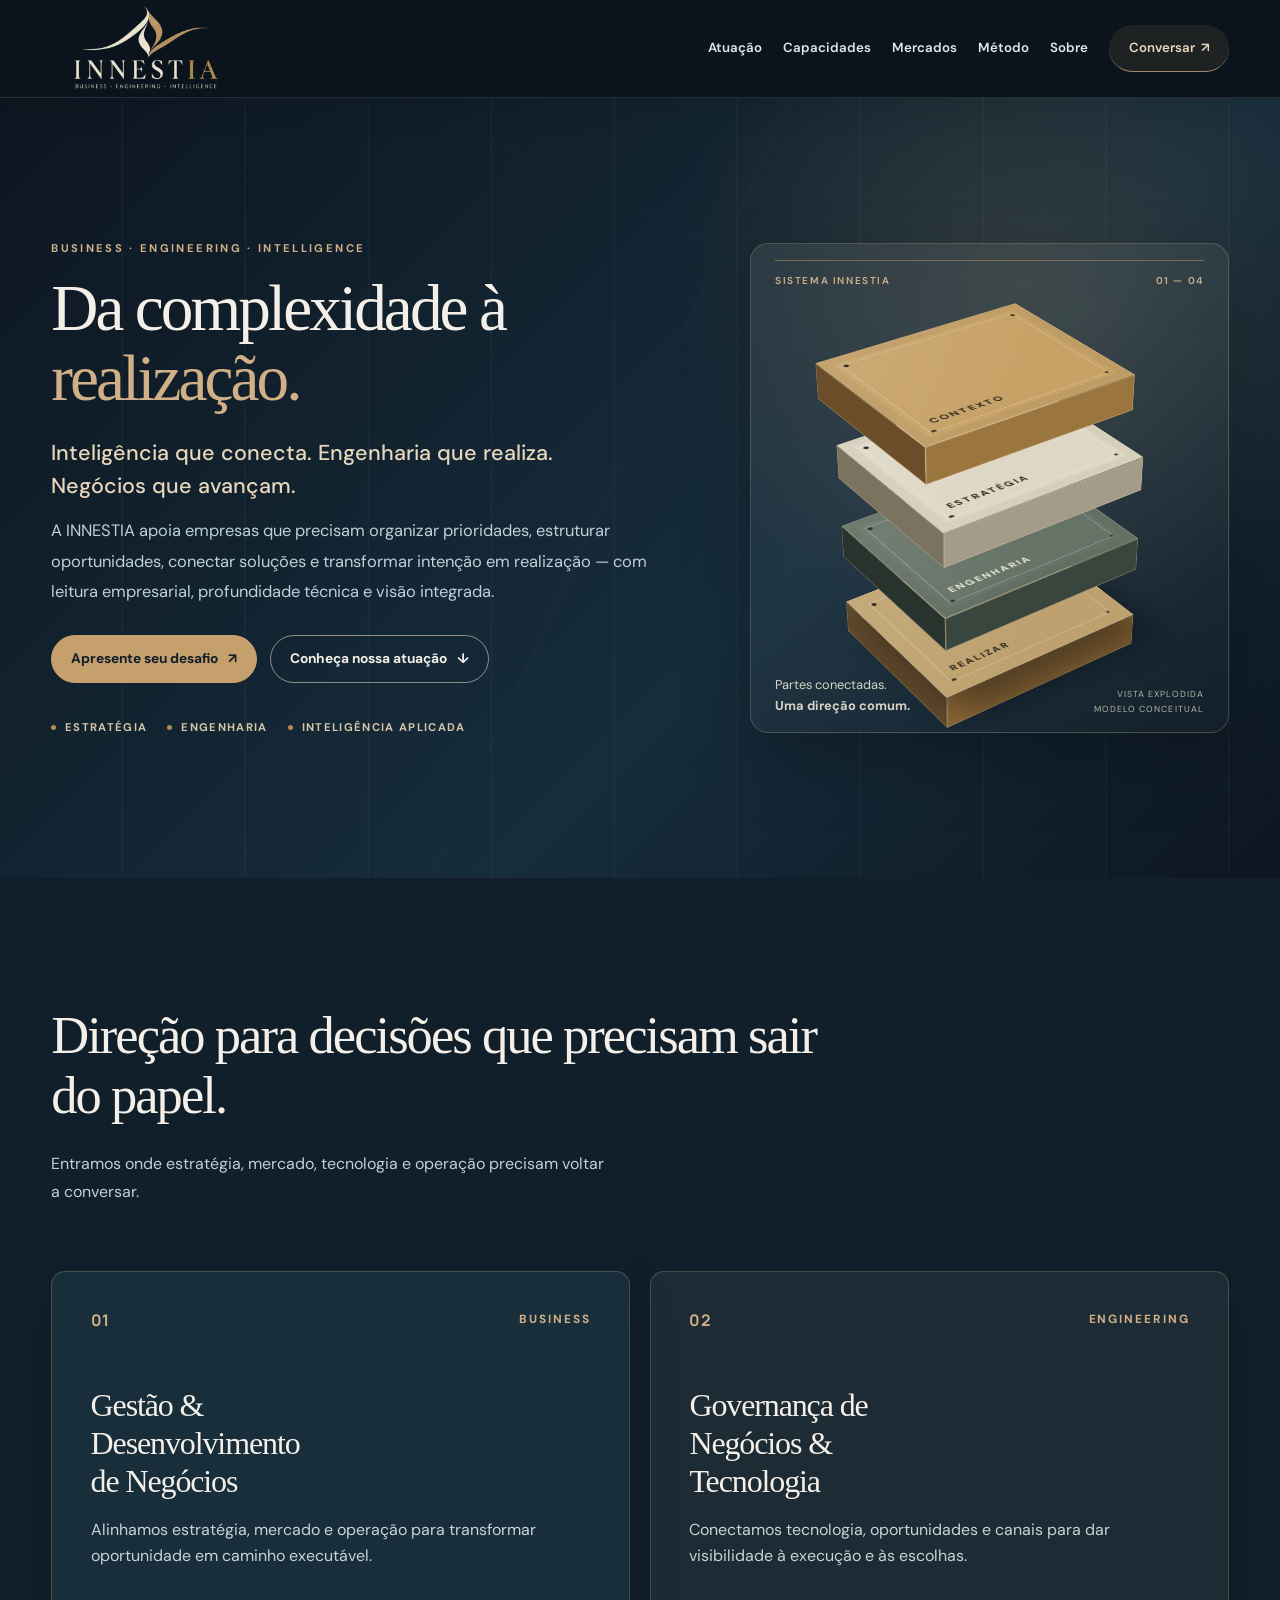
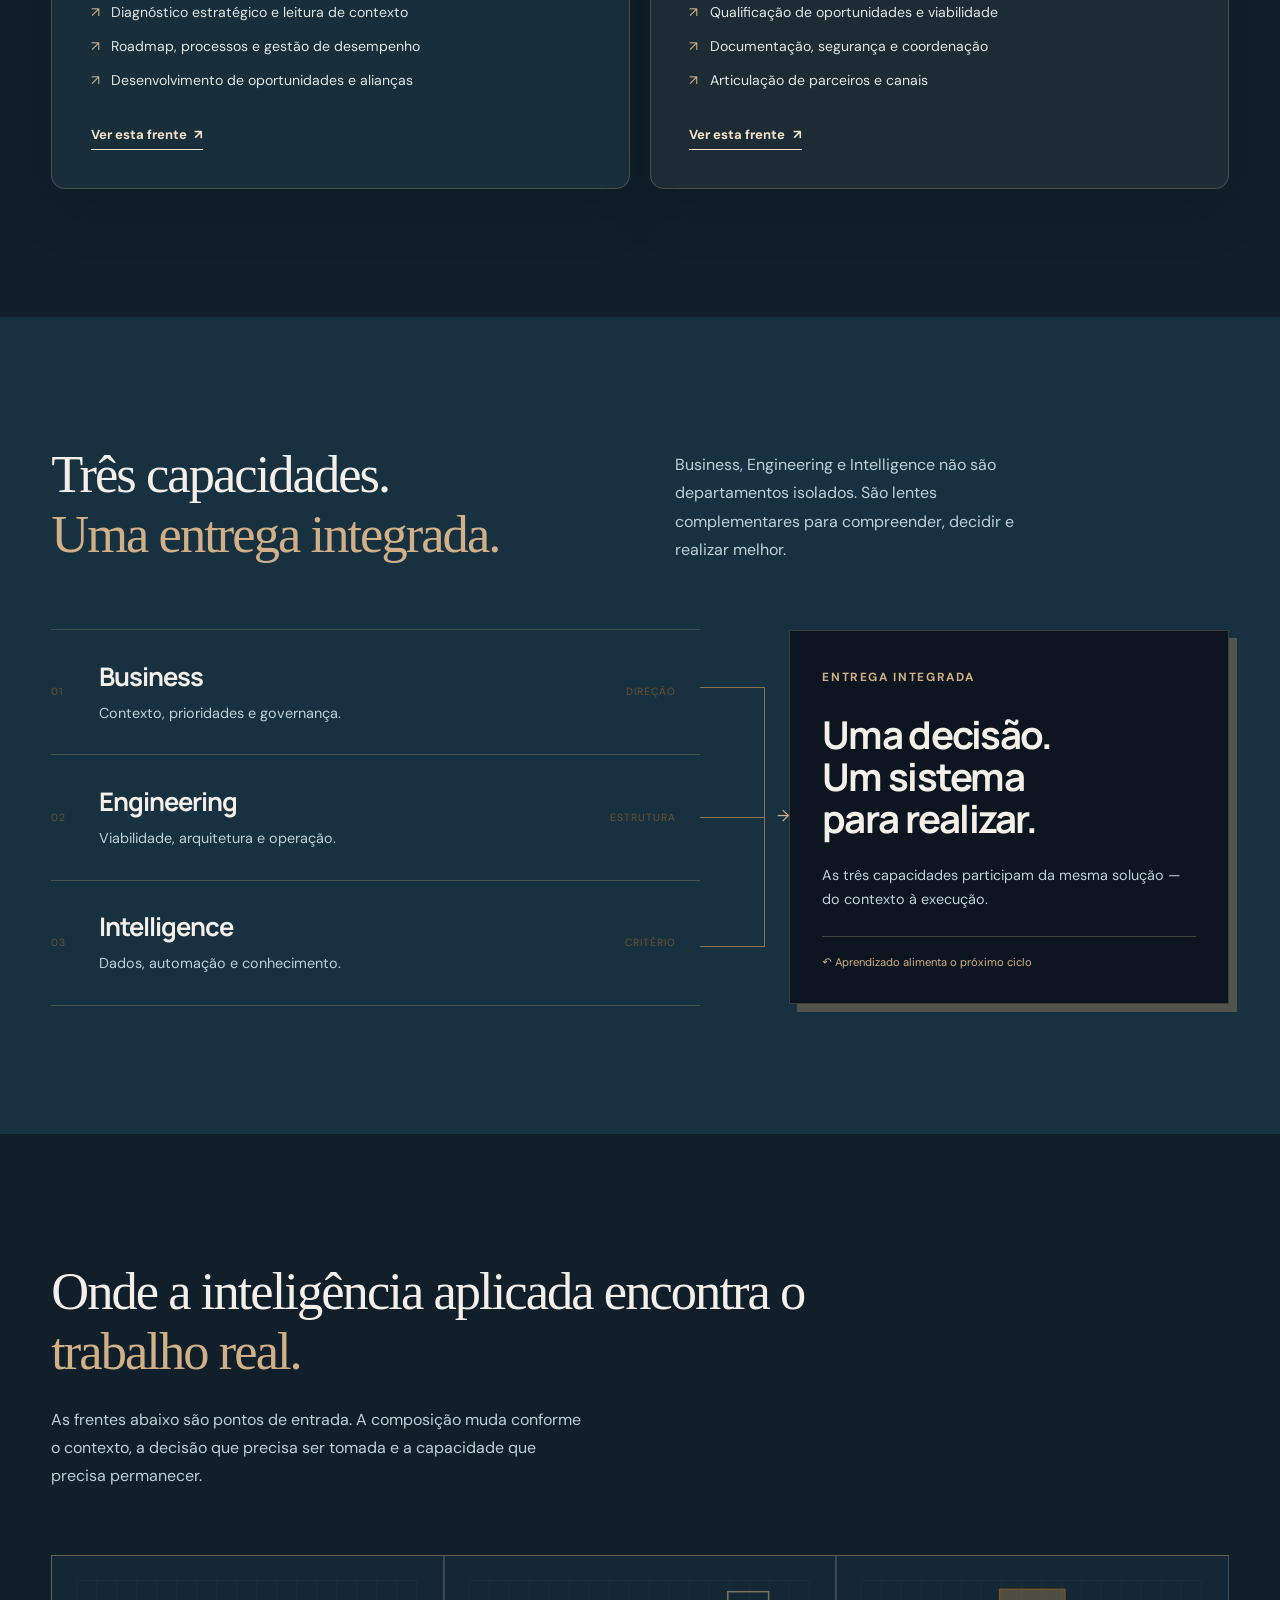
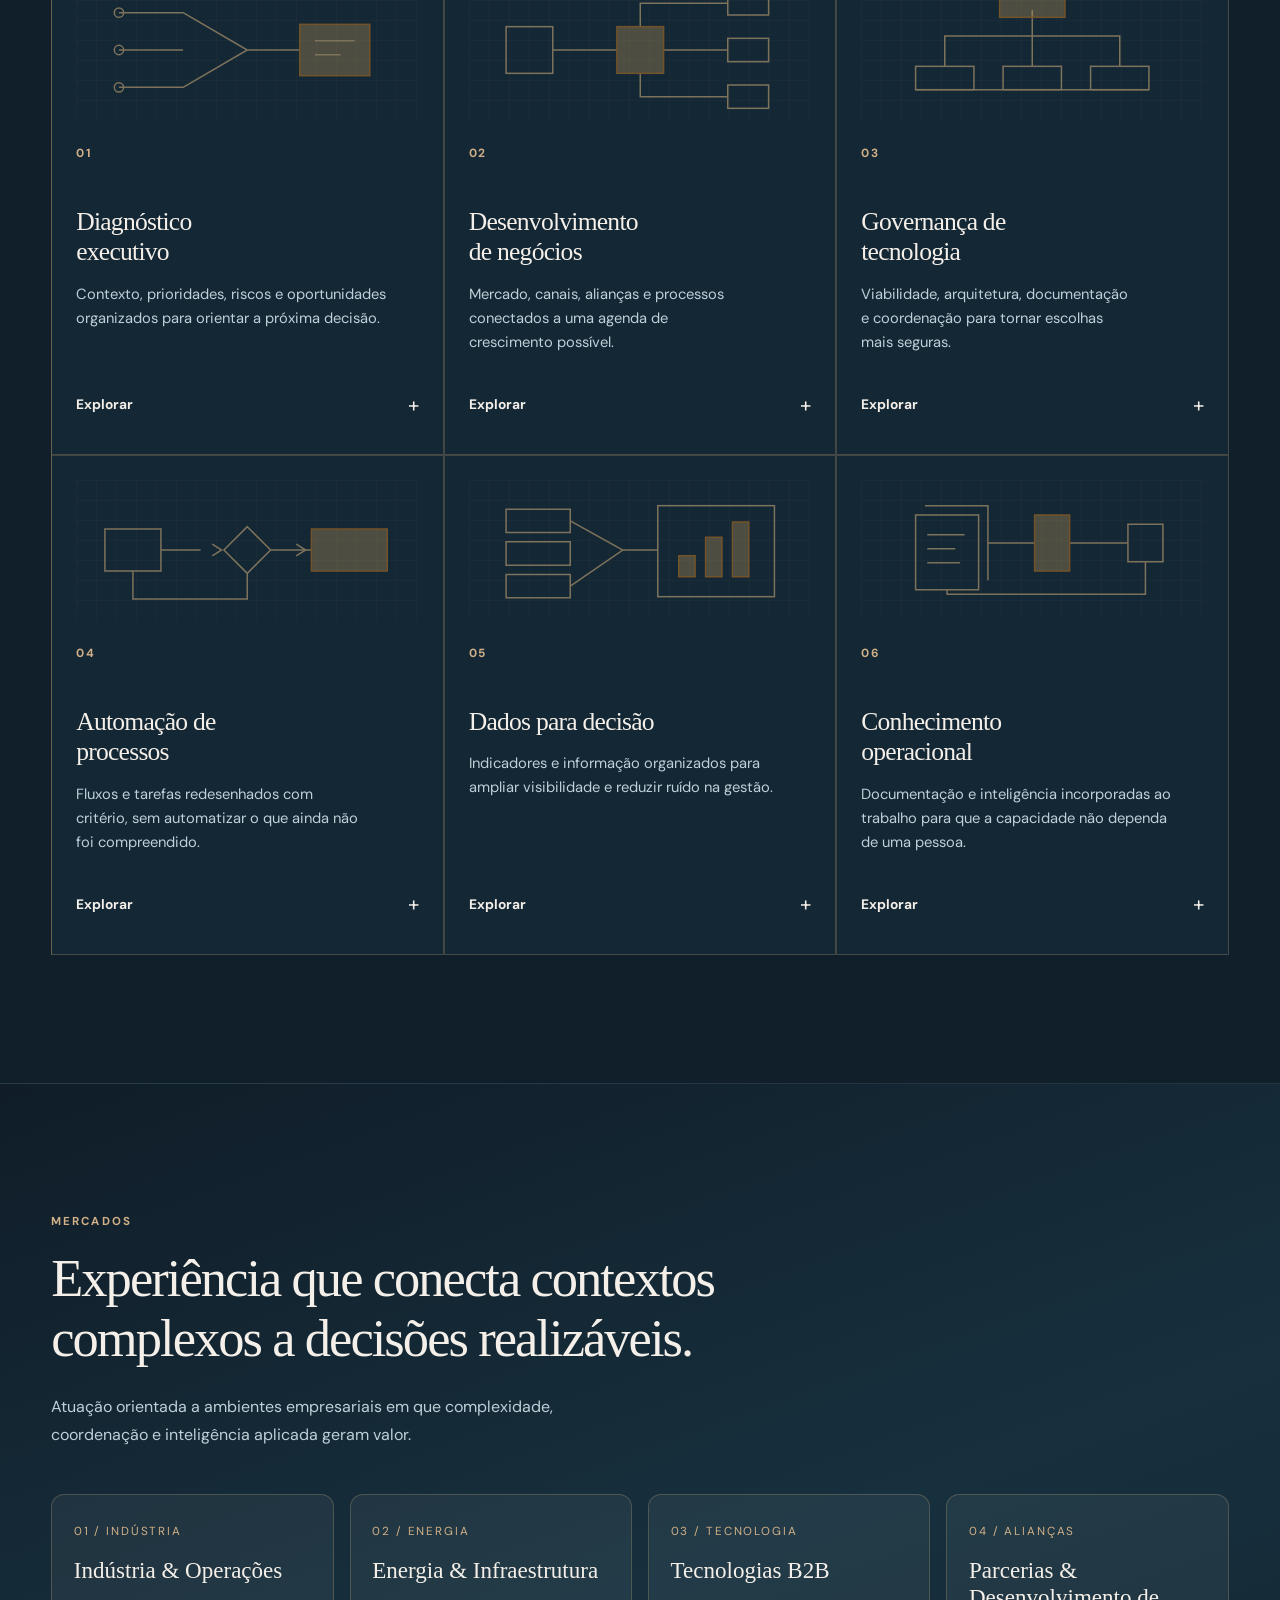
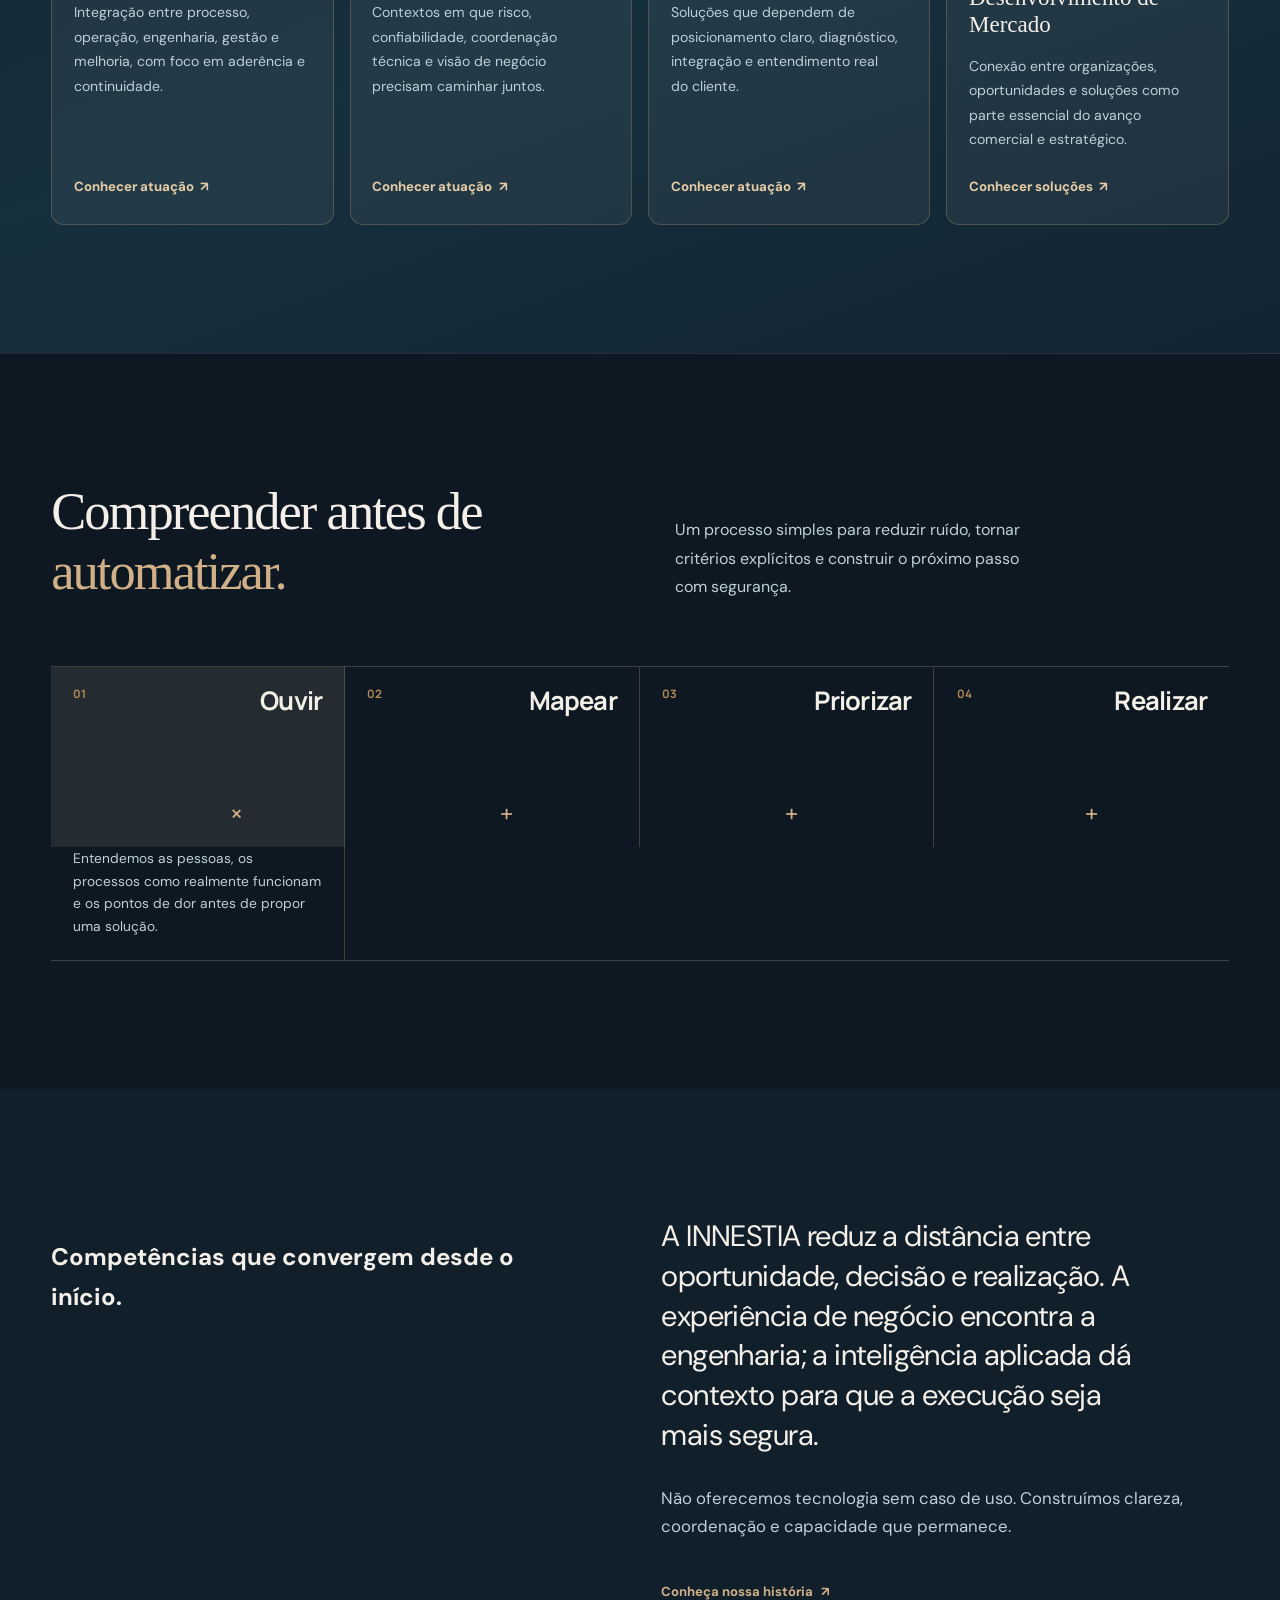
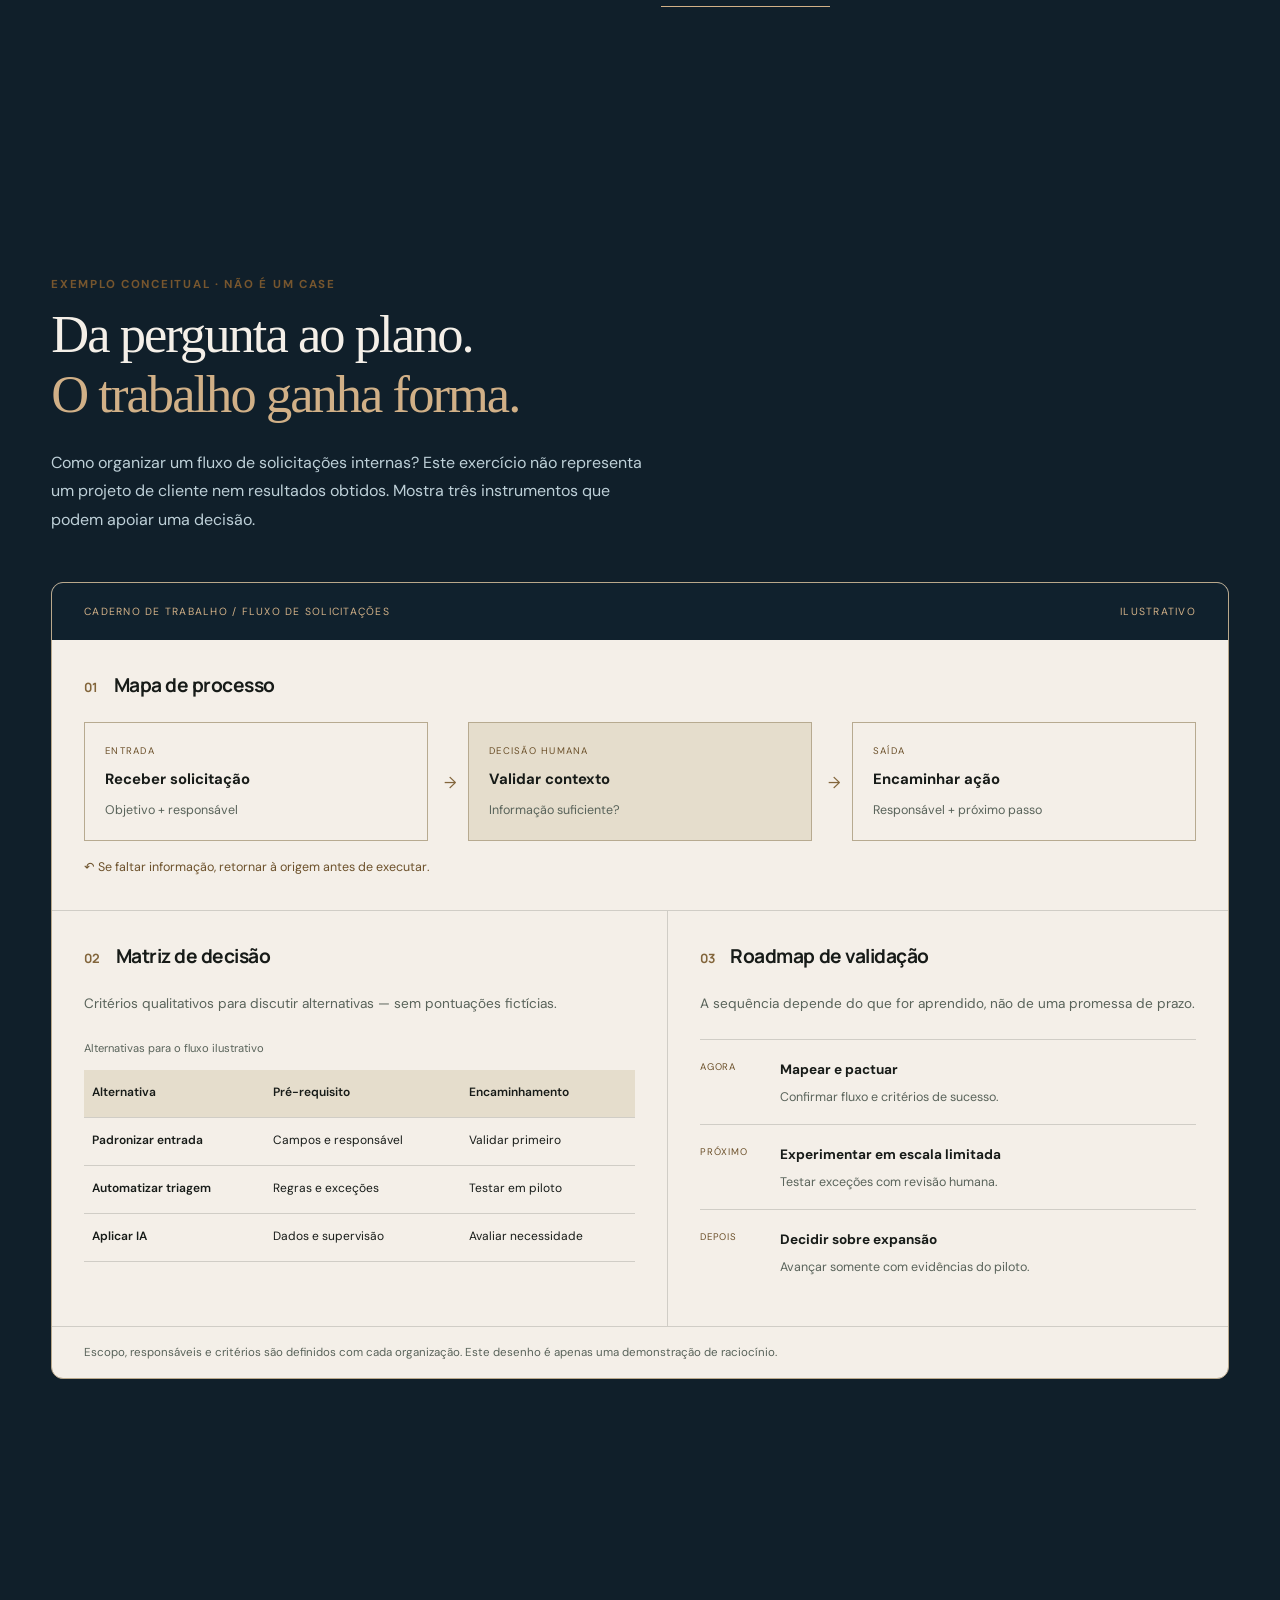
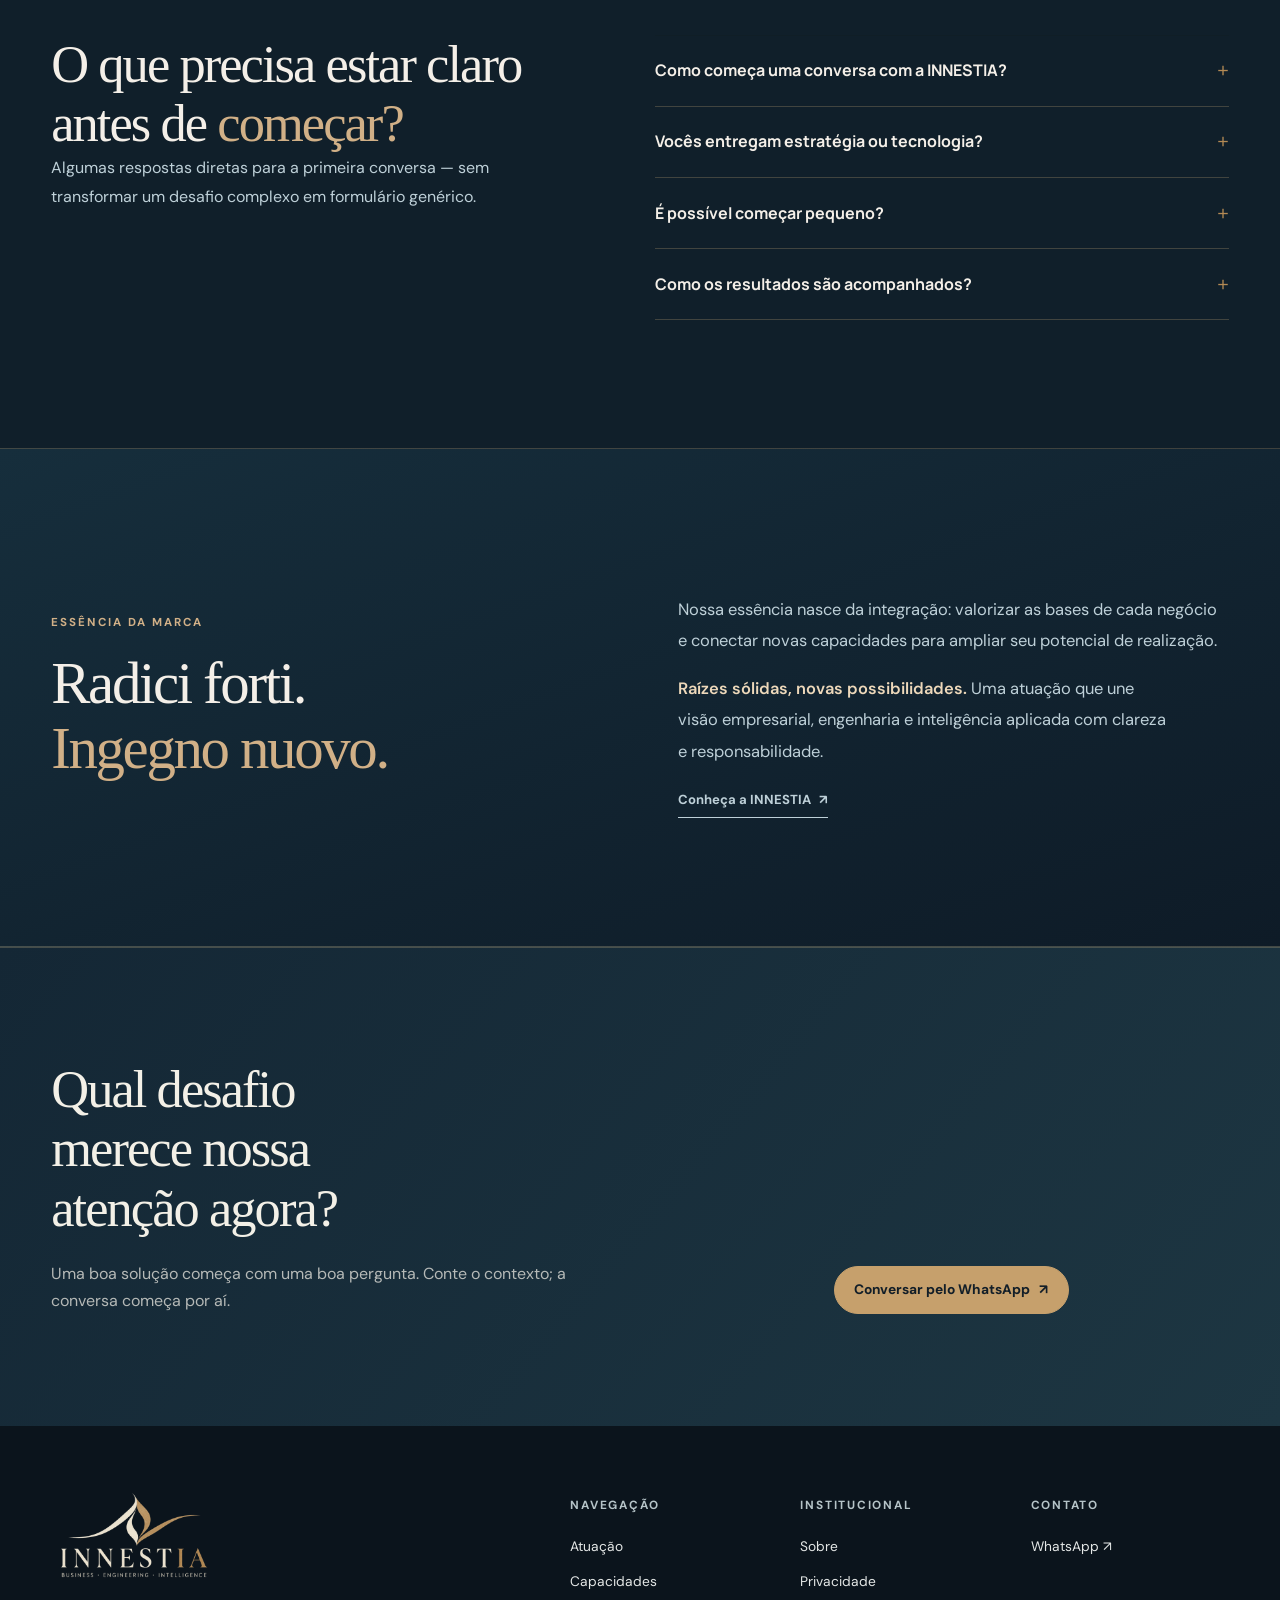
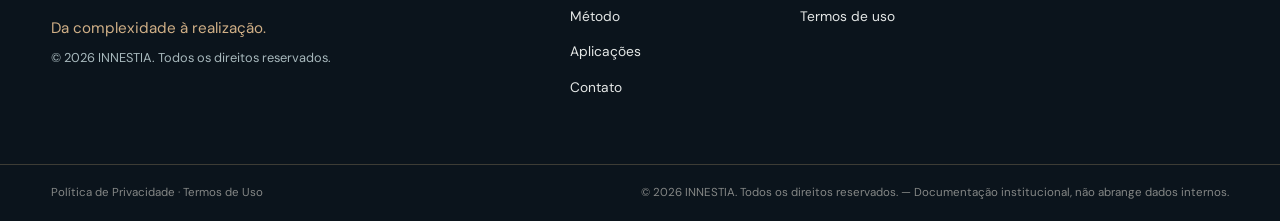
==== commit bc9a414a: "feat(site): fuse v8 Dark Signature visual identity with institutional pages" ====
--- a/index.html
+++ b/index.html
@@ -7,6 +7,7 @@
   <meta name="theme-color" content="#171b18">
   <title>Início | INNESTIA | Business • Engineering • Intelligence</title>
   <link rel="stylesheet" href="/static/css/main.css">
+  <link rel="stylesheet" href="/static/css/dark-signature.css">
   <link rel="icon" href="/static/favicon.svg" type="image/svg+xml">
   <link rel="preconnect" href="https://fonts.googleapis.com">
   <link rel="preconnect" href="https://fonts.gstatic.com" crossorigin>
@@ -18,7 +19,7 @@
   <header class="site-header">
     <div class="nav-container">
       <a href="/" class="brand" aria-label="INNESTIA — início">
-        <img src="/static/logo.svg" alt="" class="brand-mark" width="38" height="38">
+        <img src="/static/brand-v8.svg" alt="" class="brand-mark" width="190" height="91" decoding="async">
         <span class="brand-copy">
           <span class="brand-name">INNESTIA</span>
           <span class="brand-caption">Business · Engineering · Intelligence</span>
@@ -31,7 +32,7 @@
         <ul class="nav-links" id="menu">
           <li><a href="/#atuacao" class="nav-link">Atuação</a></li>
           <li><a href="/#capacidades" class="nav-link">Capacidades</a></li>
-          <li><a href="/#aplicacoes" class="nav-link">Aplicações</a></li>
+          <li><a href="/#mercados" class="nav-link">Mercados</a></li>
           <li><a href="/#metodo" class="nav-link">Método</a></li>
           <li><a href="/#sobre" class="nav-link">Sobre</a></li>
           <li><a href="https://wa.me/554130571234" class="nav-link nav-link--cta" target="_blank" rel="noopener">Conversar <span aria-hidden="true">↗</span></a></li>
@@ -44,9 +45,10 @@
     <section class="hero" id="top">
   <div class="container hero-grid">
     <div class="hero-copy">
+      <p class="hero-kicker--signature">Business · Engineering · Intelligence</p>
       <h1>Da complexidade à <span>realização.</span></h1>
       <p class="hero-lead">Inteligência que conecta. Engenharia que realiza. Negócios que avançam.</p>
-      <p class="hero-description">Integramos estratégia, engenharia e inteligência aplicada para estruturar negócios, desenvolver oportunidades e transformar decisões em soluções realizáveis.</p>
+      <p class="hero-description">A INNESTIA apoia empresas que precisam organizar prioridades, estruturar oportunidades, conectar soluções e transformar intenção em realização — com leitura empresarial, profundidade técnica e visão integrada.</p>
       <div class="hero-actions">
         <a href="https://wa.me/554130571234?text=Ol%C3%A1%20INNESTIA%2C%20quero%20apresentar%20um%20desafio." class="btn btn-primary" target="_blank" rel="noopener">Apresente seu desafio <span aria-hidden="true">↗</span></a>
         <a href="#atuacao" class="btn btn-quiet">Conheça nossa atuação <span aria-hidden="true">↓</span></a>
@@ -159,6 +161,22 @@
         <p>Documentação e inteligência incorporadas ao trabalho para que a capacidade não dependa de uma pessoa.</p>
         <details><summary>Explorar <span class="sr-only">Conhecimento operacional</span><span class="detail-sign" aria-hidden="true"></span></summary><div class="application-detail"><p><strong>Quando o conhecimento está concentrado em pessoas.</strong></p><p>Organizar procedimentos, decisões e fontes de consulta.</p><p><strong>Possível entrega</strong><br>Base de conhecimento com responsáveis e revisão definida.</p><a class="text-link" href="https://wa.me/554130571234">Conversar sobre esta aplicação ↗</a></div></details>
       </article>
+    </div>
+  </div>
+</section>
+
+<section class="section markets-band" id="mercados" aria-labelledby="mercados-titulo">
+  <div class="container">
+    <div class="section-heading section-heading--wide">
+      <p class="section-kicker">Mercados</p>
+      <h2 id="mercados-titulo">Experiência que conecta contextos complexos a decisões realizáveis.</h2>
+      <p>Atuação orientada a ambientes empresariais em que complexidade, coordenação e inteligência aplicada geram valor.</p>
+    </div>
+    <div class="market-grid">
+      <article class="market-card"><small>01 / INDÚSTRIA</small><h3>Indústria &amp; Operações</h3><p>Integração entre processo, operação, engenharia, gestão e melhoria, com foco em aderência e continuidade.</p><a href="/industria/">Conhecer atuação <span aria-hidden="true">↗</span></a></article>
+      <article class="market-card"><small>02 / ENERGIA</small><h3>Energia &amp; Infraestrutura</h3><p>Contextos em que risco, confiabilidade, coordenação técnica e visão de negócio precisam caminhar juntos.</p><a href="/energia/">Conhecer atuação <span aria-hidden="true">↗</span></a></article>
+      <article class="market-card"><small>03 / TECNOLOGIA</small><h3>Tecnologias B2B</h3><p>Soluções que dependem de posicionamento claro, diagnóstico, integração e entendimento real do cliente.</p><a href="/tecnologia/">Conhecer atuação <span aria-hidden="true">↗</span></a></article>
+      <article class="market-card"><small>04 / ALIANÇAS</small><h3>Parcerias &amp; Desenvolvimento de Mercado</h3><p>Conexão entre organizações, oportunidades e soluções como parte essencial do avanço comercial e estratégico.</p><a href="/solucoes/">Conhecer soluções <span aria-hidden="true">↗</span></a></article>
     </div>
   </div>
 </section>
@@ -250,6 +268,17 @@
     </div>
   </div>
 </section>
+
+<section class="section signature-essence" id="essencia" aria-labelledby="essencia-titulo">
+  <div class="container essence-inner">
+    <div><p class="section-kicker">Essência da marca</p><h2 class="essence-quote" id="essencia-titulo">Radici forti.<br><em>Ingegno nuovo.</em></h2></div>
+    <div class="essence-description">
+      <p>Nossa essência nasce da integração: valorizar as bases de cada negócio e conectar novas capacidades para ampliar seu potencial de realização.</p>
+      <p><strong>Raízes sólidas, novas possibilidades.</strong> Uma atuação que une visão empresarial, engenharia e inteligência aplicada com clareza e responsabilidade.</p>
+      <a href="/sobre/" class="text-link">Conheça a INNESTIA <span aria-hidden="true">↗</span></a>
+    </div>
+  </div>
+</section>
 <section class="contact-band" id="contato">
   <div class="container contact-grid">
     <div><h2>Qual desafio merece nossa atenção agora?</h2><p>Uma boa solução começa com uma boa pergunta. Conte o contexto; a conversa começa por aí.</p></div>
@@ -263,7 +292,7 @@
     <div class="footer-container">
       <div class="footer-about">
         <a href="/" class="brand brand--footer" aria-label="INNESTIA — início">
-          <img src="/static/logo.svg" alt="" class="brand-mark" width="38" height="38">
+          <img src="/static/brand-v8.svg" alt="" class="brand-mark" width="190" height="91" decoding="async">
           <span class="brand-copy">
             <span class="brand-name">INNESTIA</span>
             <span class="brand-caption">Business · Engineering · Intelligence</span>
--- a/static/css/dark-signature.css
+++ b/static/css/dark-signature.css
@@ -0,0 +1,260 @@
+/* INNESTIA — Dark Signature v9.
+   Adaptação visual da apresentação v8 Dark, preservando arquitetura, navegação
+   e documentos conceituais do site institucional. 2026-11-06. */
+:root{
+  --signature-bg:#0d1620;
+  --signature-2:#122331;
+  --signature-3:#183141;
+  --signature-ink:#f4efe8;
+  --signature-sub:#bed0d8;
+  --signature-gold:#d1b087;
+  --signature-line:rgba(204,173,126,.26);
+  --gold:#b48a54;
+  --gold-light:#d1b087;
+  --header-height:98px;
+}
+html { color-scheme: dark; }
+body{
+  background:linear-gradient(145deg,var(--signature-bg) 0%,#142737 60%,#0d1620 100%);
+  color:var(--signature-ink);
+}
+::selection{background:#b48a54;color:#0d1620}
+:focus-visible{outline-color:var(--signature-gold)}
+.site-header{
+  background:rgba(11,21,29,.92);
+  border-bottom:1px solid rgba(255,255,255,.11);
+  box-shadow:0 10px 30px rgba(0,0,0,.08);
+  color:var(--signature-ink);
+}
+.brand{flex-shrink:0}
+.brand-mark{
+  width:190px;height:91px;max-width:190px;
+  object-fit:contain;flex:0 0 auto;
+}
+.brand-copy{display:none}
+.nav-links{gap:clamp(.75rem,1.65vw,1.7rem)}
+.nav-link{color:#e2e8e9;font-size:.83rem}
+.nav-link:hover{color:var(--signature-gold);border-color:var(--signature-gold)}
+.nav-link--cta{
+  color:#e9d8c1;border-color:rgba(209,176,135,.73);
+  background:rgba(180,138,84,.12);border-radius:999px;padding:.77rem 1.2rem
+}
+.nav-link--cta:hover{color:#fff;border-color:#d1b087;background:rgba(180,138,84,.27)}
+.menu-toggle{border-color:var(--signature-line);color:var(--signature-ink)}
+.menu-toggle span{background:var(--signature-ink)}
+.hero{
+  background:linear-gradient(135deg,#0d1620 0%,#162d3c 62%,#0d1620 100%);
+  color:var(--signature-ink);
+}
+.hero::before{
+  background:
+    radial-gradient(circle at 80% 25%,rgba(179,138,84,.18),transparent 30%),
+    repeating-linear-gradient(90deg,transparent 0,transparent 121px,rgba(255,255,255,.03) 122px,rgba(255,255,255,.03) 123px);
+}
+.hero::after{opacity:.12}
+.hero-grid{gap:clamp(2rem,4vw,4.5rem)}
+.hero-kicker--signature{
+  color:var(--signature-gold);font-weight:700;letter-spacing:.21em;
+  margin:0 0 1rem;font-size:.7rem;text-transform:uppercase;
+}
+.hero h1{
+  font-family:Georgia,"Times New Roman",serif;
+  font-weight:400;letter-spacing:-.045em;
+  font-size:clamp(2.8rem,5.1vw,5.15rem);line-height:1.07;
+}
+.hero h1 span{color:var(--signature-gold)}
+.hero-lead{color:#e9d7bc;font-weight:500;line-height:1.55}
+.hero-description{color:var(--signature-sub);line-height:1.85;max-width:57ch}
+.hero-signals{color:#d5c4a8}
+.hero-visual.assembly-scene{
+  border:1px solid var(--signature-line);
+  border-radius:18px;
+  background:linear-gradient(160deg,rgba(242,238,228,.085),rgba(238,240,243,.02));
+  box-shadow:0 28px 70px rgba(0,0,0,.24);
+  backdrop-filter:blur(12px);
+  padding:1.2rem;
+}
+.assembly-caption{inset:1rem 1.5rem auto}
+.assembly-legend{bottom:1rem;left:1.5rem;right:1.5rem}
+.btn{border-radius:999px}
+.btn-primary{background:#c6a06c;border-color:#c6a06c;color:#121e28}
+.btn-primary:hover{background:#dfbd91;border-color:#dfbd91}
+.btn-quiet{color:var(--signature-ink);border-color:rgba(229,215,194,.58)}
+.btn-quiet:hover{background:#eadbcc;color:#121e28;border-color:#eadbcc}
+.section--light{background:#101f2a;color:var(--signature-ink)}
+.section--sand{background:#183141;color:var(--signature-ink)}
+.section--ink{background:#0d1822;color:var(--signature-ink)}
+.section-heading h2,.contact-band h2,.page-title{
+  font-family:Georgia,"Times New Roman",serif;font-weight:400;
+  font-size:clamp(2.2rem,4.1vw,4.25rem);line-height:1.14;letter-spacing:-.037em
+}
+.section-heading h2 em,.section--sand .section-heading h2 em,
+.section--light .section-heading h2 em,.contact-band h2 em{color:var(--signature-gold)}
+.section-heading > p:last-child,.page-lead,
+.section--light .section-heading > p:last-child,.section--sand .section-heading > p:last-child{
+  color:var(--signature-sub);line-height:1.78
+}
+.section-kicker,.section-heading--inverse .section-kicker{color:var(--signature-gold)}
+.field-panel{
+  border-radius:14px;border:1px solid var(--signature-line);
+  box-shadow:0 22px 55px rgba(0,0,0,.12);
+  background:linear-gradient(145deg,rgba(255,255,255,.065),rgba(255,255,255,.022));
+  color:var(--signature-ink)
+}
+.field-panel--dark{background:#182e3a}
+.field-panel--outline{background:rgba(255,255,255,.055);border-color:var(--signature-line);color:var(--signature-ink)}
+.field-panel h3,.application-card h3,.proof-card h3{
+  font-family:Georgia,"Times New Roman",serif;font-weight:400;line-height:1.2
+}
+.field-panel--outline .field-panel-top,.field-panel-top{color:var(--signature-gold)}
+.field-panel p,.field-panel--outline p{color:#c6d4d8}
+.field-list,.field-panel--outline .field-list{color:#e0e6e6}
+.field-list li::before{color:var(--signature-gold)}
+.field-panel .text-link{color:#f3e3ca}
+.capability-row{border-color:var(--signature-line);color:var(--signature-ink)}
+.capability-row h3{color:var(--signature-ink)}
+.capability-row p,.capability-arrow{color:var(--signature-sub)}
+.capability-icon{color:var(--signature-gold);border-color:var(--signature-line)}
+.integration-lane{border-color:var(--signature-line);color:var(--signature-ink)}
+.integration-lane p{color:var(--signature-sub)}
+.integration-junction span{background:#183141;color:var(--signature-gold)}
+.integration-result{background:#0d1620;border:1px solid var(--signature-line)}
+.integration-result p{color:var(--signature-sub)}
+.application-grid{border-color:var(--signature-line);background:var(--signature-line)}
+.application-card{
+  color:var(--signature-ink);background:#142735;
+  border-color:var(--signature-line);
+  transition:background .2s ease,transform .2s ease;
+}
+.application-card:hover{background:#1c3543;transform:translateY(-2px)}
+.application-card p,.application-panel-copy p{color:var(--signature-sub)}
+.application-card .text-link{color:#e7cda6}
+.application-index,.panel-index{color:var(--signature-gold)}
+.application-panel{background:#11202b;border:1px solid var(--signature-line);border-radius:15px}
+.method-card{border-color:var(--signature-line)}
+.method-detail{border-color:var(--signature-line);color:var(--signature-sub)}
+.proof-card{border:1px solid var(--signature-line);padding:1.55rem;border-radius:13px;background:rgba(255,255,255,.05)}
+.proof-card p{color:var(--signature-sub)}
+.proof-number{color:var(--signature-gold)}
+.statement-copy,.statement-copy p:first-child{color:var(--signature-ink)}
+.statement-copy p:not(:first-child){color:var(--signature-sub)}
+.statement-copy .text-link{color:var(--signature-gold)}
+.faq-list details{border-color:var(--signature-line)}
+.faq-list summary{color:var(--signature-ink)}
+.faq-list details p{color:var(--signature-sub)}
+.concept-board{background:#f4efe8;color:#171b18;border-color:#b9a88b;border-radius:12px;overflow:hidden}
+.concept-board .board-note{color:#59635a}
+.concept-board .board-heading{background:#10212d}
+.concept-label{color:#77562e}
+.contact-band{background:linear-gradient(130deg,#142735,#1d3642);border-top:1px solid var(--signature-line)}
+.site-footer{background:#0b141c;color:var(--signature-ink)}
+.site-footer .brand-mark{width:166px;max-width:166px;height:93px}
+.footer-tagline{color:var(--signature-gold)}
+.footer-copy{color:#a8b9bd}
+.footer-legal{border-color:var(--signature-line)}
+.footer-col h3{color:#b6c4c8}
+.footer-col a{color:#e4e7e6}
+.footer-col a:hover{color:var(--signature-gold)}
+/* Homepage: markets from the v8 presentation. */
+.markets-band{
+  background:linear-gradient(160deg,#101d28,#17303e 55%,#122431);
+  color:var(--signature-ink);border-block:1px solid rgba(255,255,255,.07);
+}
+.market-grid{display:grid;grid-template-columns:repeat(4,minmax(0,1fr));gap:1rem;margin-top:2.8rem}
+.market-card{
+  padding:1.65rem 1.35rem;min-height:252px;display:flex;flex-direction:column;
+  background:rgba(255,255,255,.055);border:1px solid var(--signature-line);
+  border-radius:13px;transition:transform .2s ease,border-color .2s ease,background .2s ease;
+}
+.market-card:hover{transform:translateY(-3px);border-color:var(--signature-gold);background:rgba(255,255,255,.09)}
+.market-card small{color:var(--signature-gold);font-size:.73rem;letter-spacing:.16em}
+.market-card h3{
+  margin:1rem 0;font:400 clamp(1.3rem,1.8vw,1.75rem)/1.17 Georgia,"Times New Roman",serif
+}
+.market-card p{margin:0 0 1.5rem;color:var(--signature-sub);font-size:.88rem;line-height:1.74}
+.market-card a{margin-top:auto;display:inline-flex;align-items:center;gap:.4rem;color:#e6cda8;font-size:.83rem;font-weight:700}
+.market-card a:hover{color:#fff}
+.signature-essence{
+  color:var(--signature-ink);
+  background:linear-gradient(160deg,#162e3c,#0e1b27);
+  border-block:1px solid var(--signature-line)
+}
+.essence-inner{display:grid;grid-template-columns:1fr 1fr;gap:clamp(2rem,6vw,5rem);align-items:center}
+.essence-quote{
+  font:400 clamp(2.6rem,4.6vw,4.9rem)/1.11 Georgia,"Times New Roman",serif;
+  letter-spacing:-.04em;max-width:12ch;margin:.9rem 0 0
+}
+.essence-quote em{font-style:normal;color:var(--signature-gold)}
+.essence-description{font-size:1.03rem;line-height:1.9;color:var(--signature-sub);max-width:55ch}
+.essence-description strong{color:#edd8ba;font-weight:600}
+/* Internal pages retain their content but receive the v8 presentation treatment. */
+main > .section:not([id]){
+  max-width:1240px;margin-inline:auto;padding-left:var(--gutter);padding-right:var(--gutter);
+  background:transparent;color:var(--signature-ink);
+}
+main > .section:not([id]) + .section:not([id]){
+  border-top:1px solid var(--signature-line)
+}
+main > .section:not([id]) > .section-title,
+main > .section:not([id]) > .page-title{
+  font:400 clamp(2rem,4vw,3.75rem)/1.15 Georgia,"Times New Roman",serif;
+  color:var(--signature-ink);letter-spacing:-.036em
+}
+main > .section:not([id]) > .section-subtitle{
+  color:var(--signature-gold);font-size:1.13rem
+}
+main > .section:not([id]) > p, main > .section:not([id]) > ul{
+  max-width:80ch;line-height:1.88;color:var(--signature-sub)
+}
+main > .section:not([id]) a:not(.btn):not(.contact-option){color:#e8cc9d;text-decoration:underline;text-underline-offset:.2em}
+main > .section:not([id]) .row,main > .section:not([id]) .card-grid{
+  display:grid;grid-template-columns:repeat(auto-fit,minmax(230px,1fr));
+  gap:1.25rem;margin-block:2rem
+}
+main > .section:not([id]) .col,main > .section:not([id]) .card,
+main > .section:not([id]) .front-card{
+  min-width:0;padding:1.65rem;border-radius:12px;
+  border:1px solid var(--signature-line);background:rgba(255,255,255,.055);
+}
+main > .section:not([id]) .front-card{margin:1rem 0}
+main > .section:not([id]) h3{color:#f6ede0}
+main > .section:not([id]) .card p,main > .section:not([id]) .col li,
+main > .section:not([id]) .front-card p{color:var(--signature-sub)}
+.contact-option,.contact-option--dark{
+  border:1px solid var(--signature-line);background:#18303e;color:var(--signature-ink);border-radius:13px
+}
+.contact-option small,.contact-option--dark small,.form-note{color:var(--signature-sub)}
+.contact-option-icon{color:var(--signature-gold);border-color:var(--signature-line)}
+.contact-option:hover{background:#213c4b}
+/* Prevent mobile regressions and respect reduced-motion preference. */
+@media(max-width:1050px){
+  .brand-mark{width:154px;max-width:154px;height:90px}
+  .nav-links{gap:.7rem}
+  .nav-link{font-size:.78rem}
+}
+@media(max-width:900px){
+  .market-grid{grid-template-columns:repeat(2,minmax(0,1fr))}
+  .essence-inner{grid-template-columns:1fr}
+}
+@media(max-width:720px){
+  :root{--header-height:78px}
+  .site-header .brand-mark{width:145px;max-width:145px;height:76px}
+  .nav-links-wrapper{background:rgba(11,21,29,.98);border-color:var(--signature-line)}
+  .nav-links-wrapper .nav-link{color:var(--signature-ink);font-size:.96rem;min-height:44px}
+  .nav-links-wrapper .nav-link--cta{background:rgba(180,138,84,.14);color:#ead9bb}
+  .hero h1{font-size:clamp(2.65rem,9vw,3.7rem)}
+  .hero-visual.assembly-scene{min-height:390px}
+  .market-grid{gap:.8rem}
+  .market-card{min-height:240px}
+}
+@media(max-width:560px){
+  .market-grid{grid-template-columns:1fr}
+  .market-card{min-height:0}
+  .essence-quote{font-size:2.65rem}
+  .hero-visual.assembly-scene{min-height:355px}
+  .site-footer .brand-mark{width:150px;max-width:150px}
+}
+@media(prefers-reduced-motion:reduce){
+  .market-card,.application-card,.contact-option{transition:none}
+  .market-card:hover,.application-card:hover,.contact-option:hover{transform:none}
+}
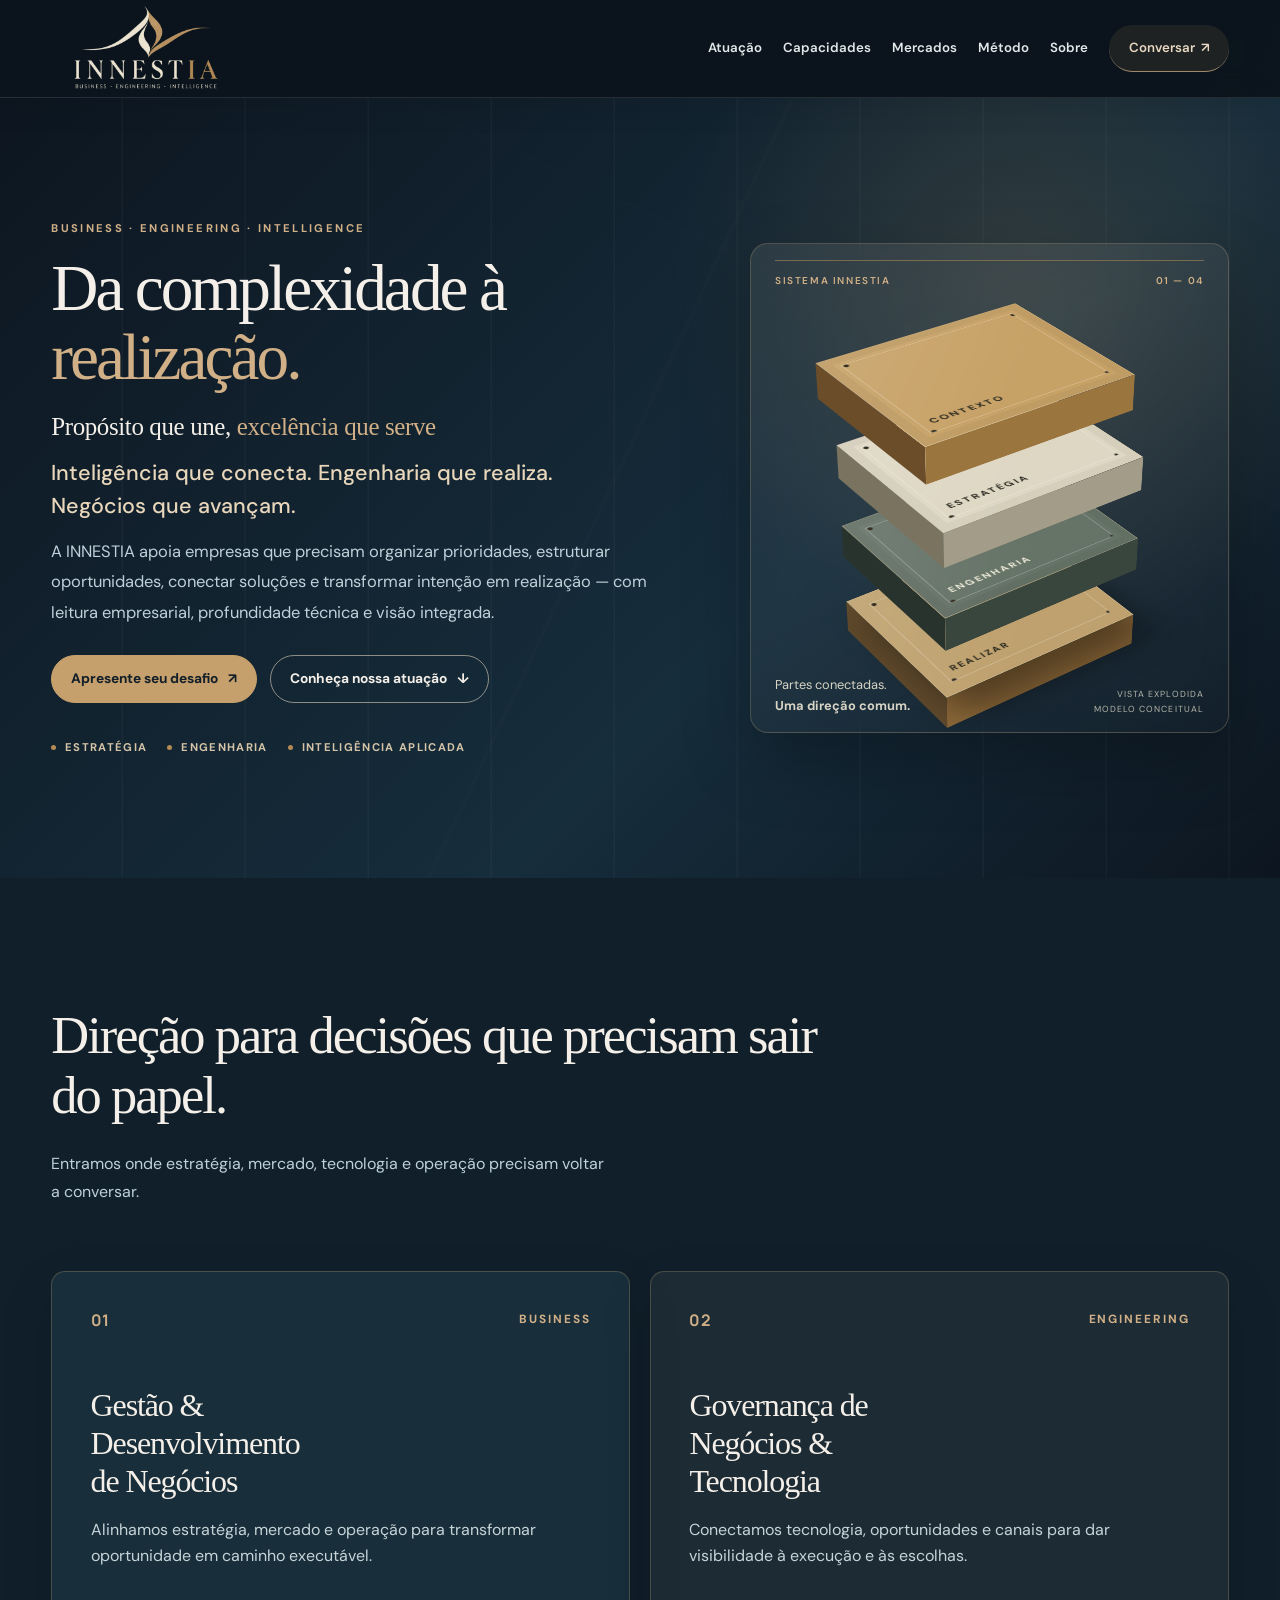
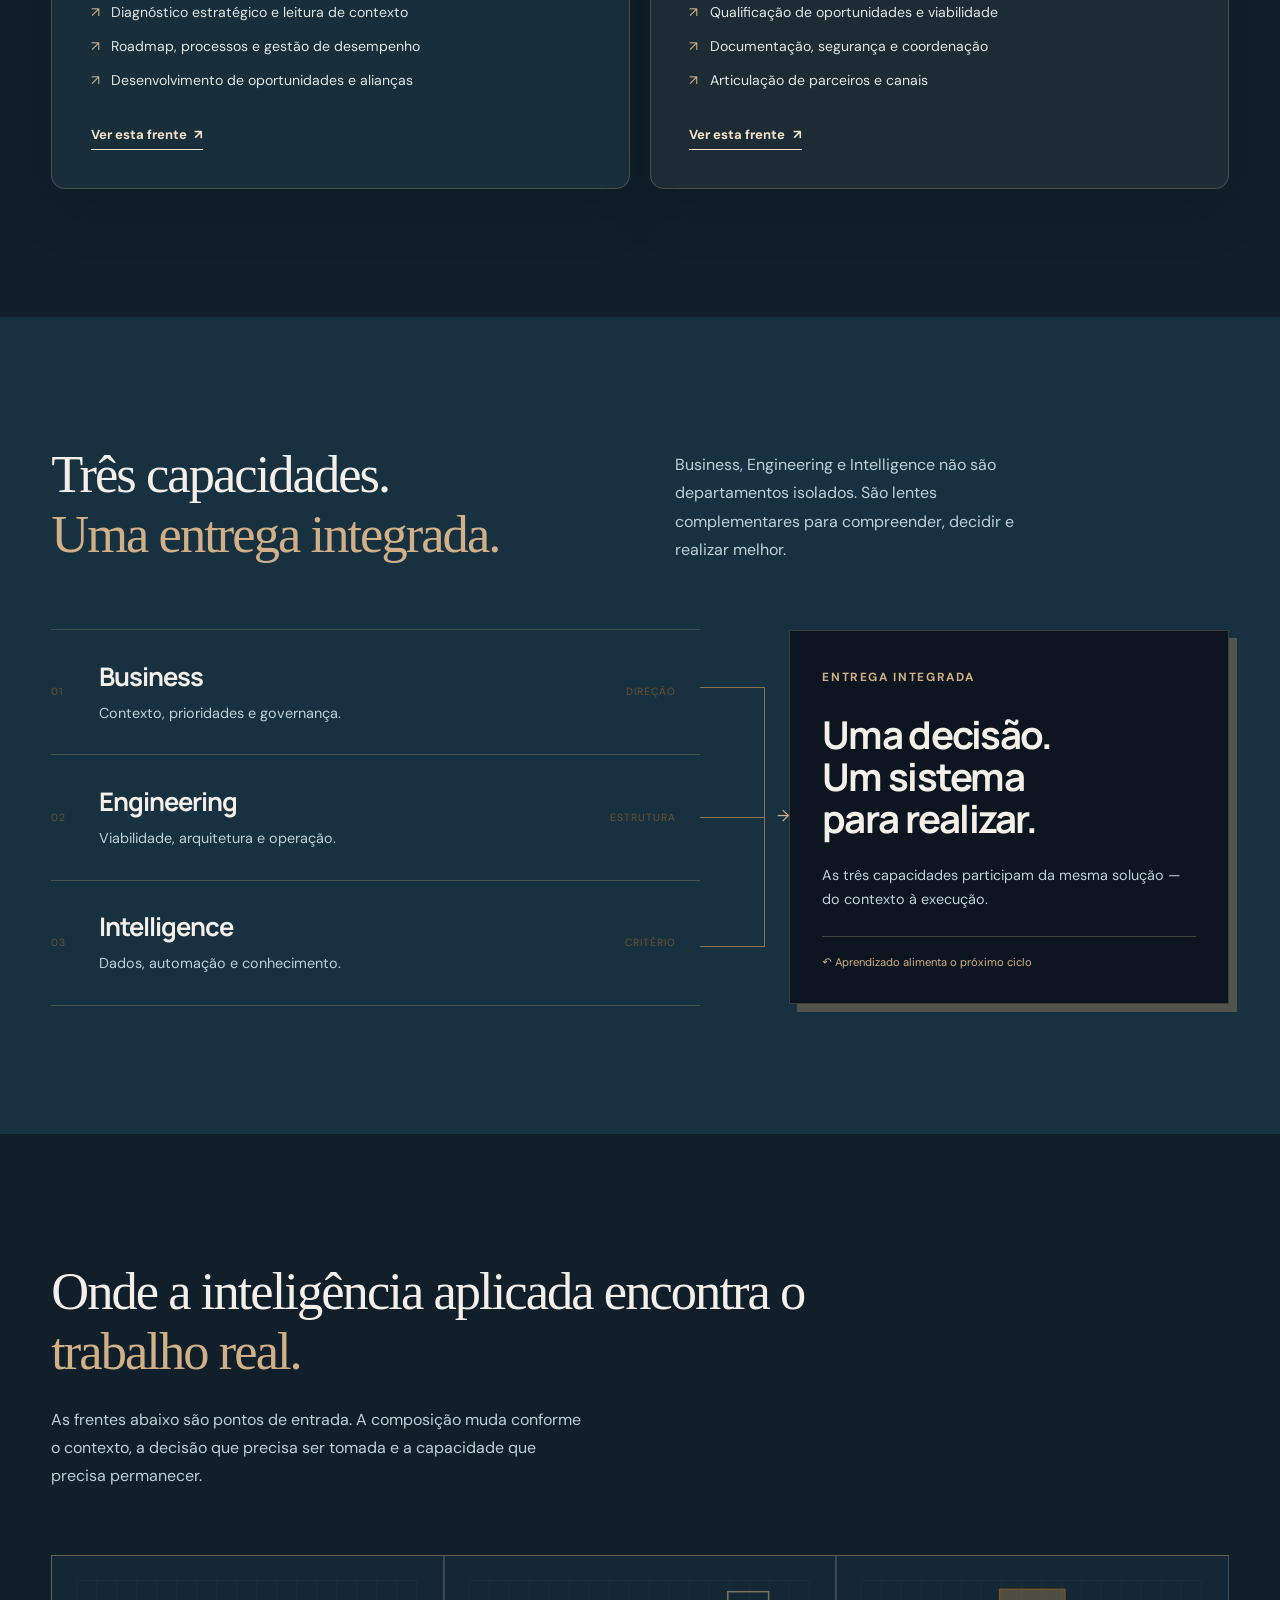
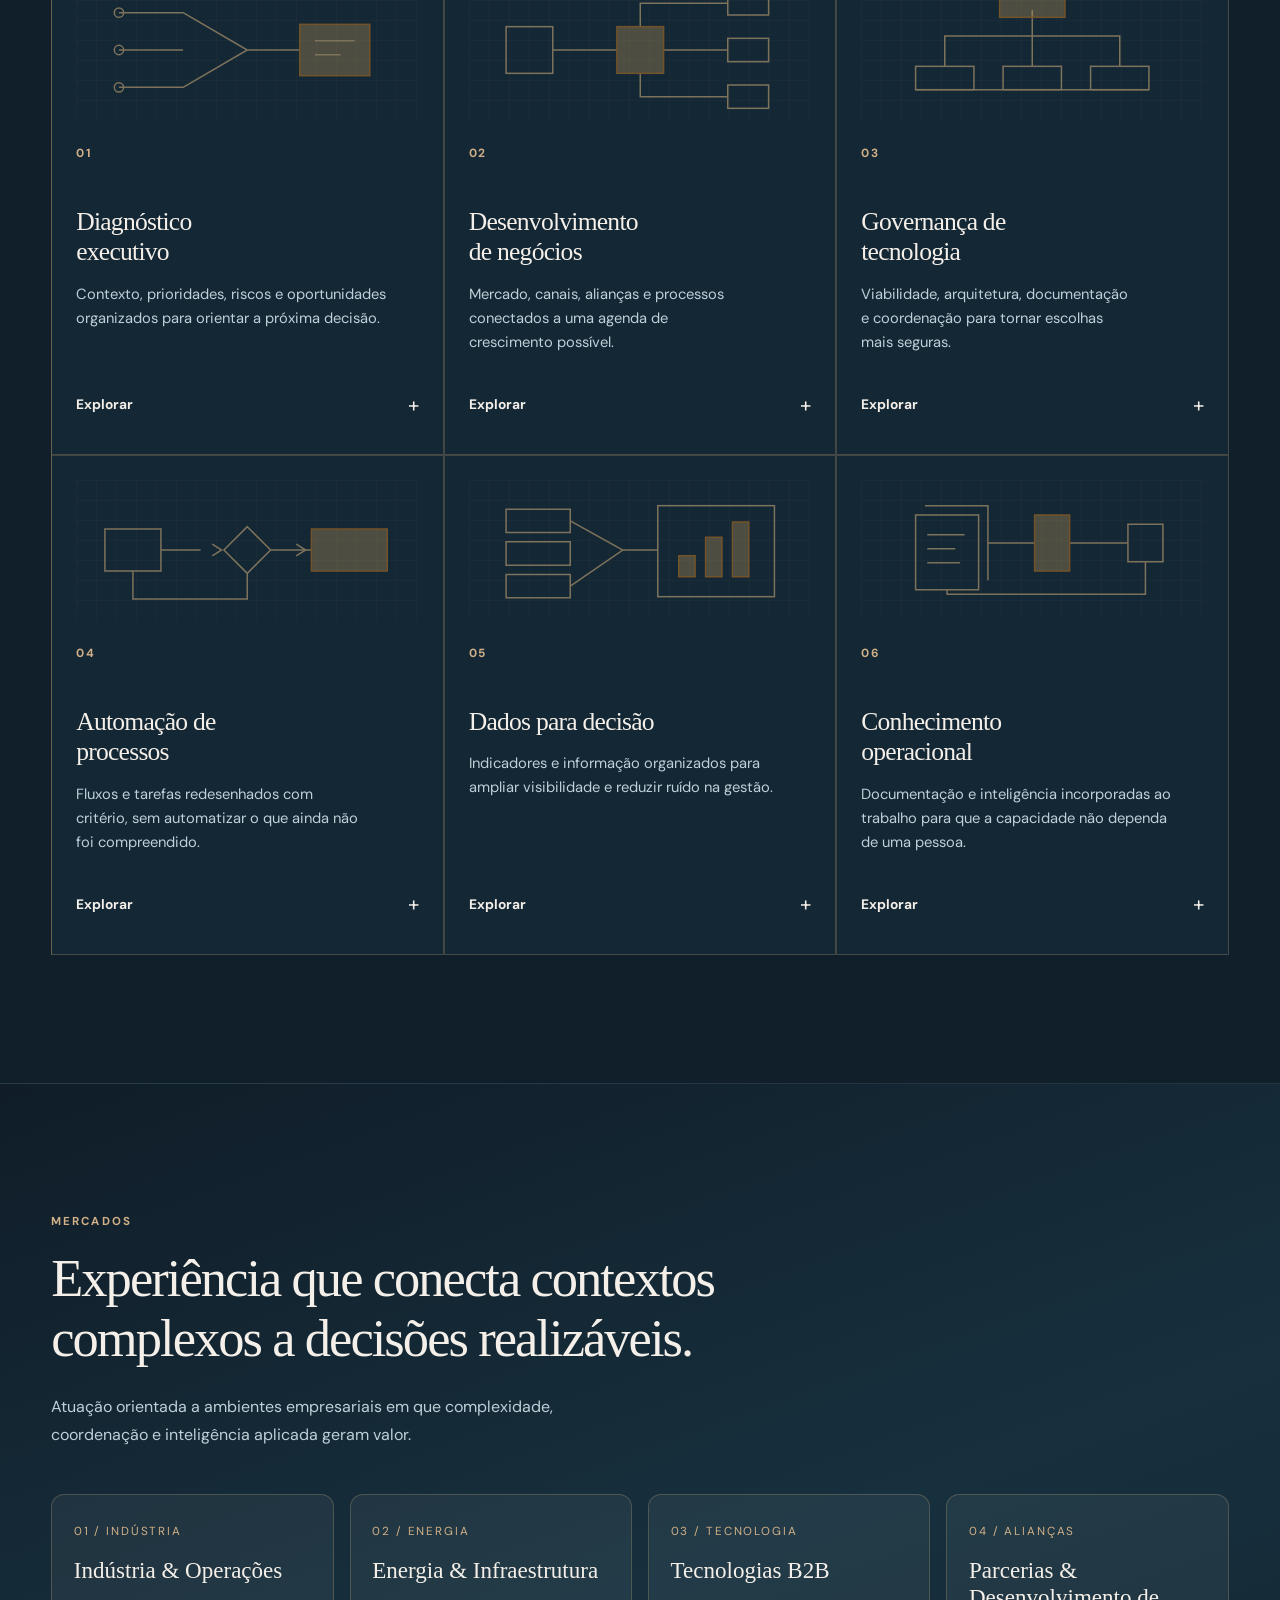
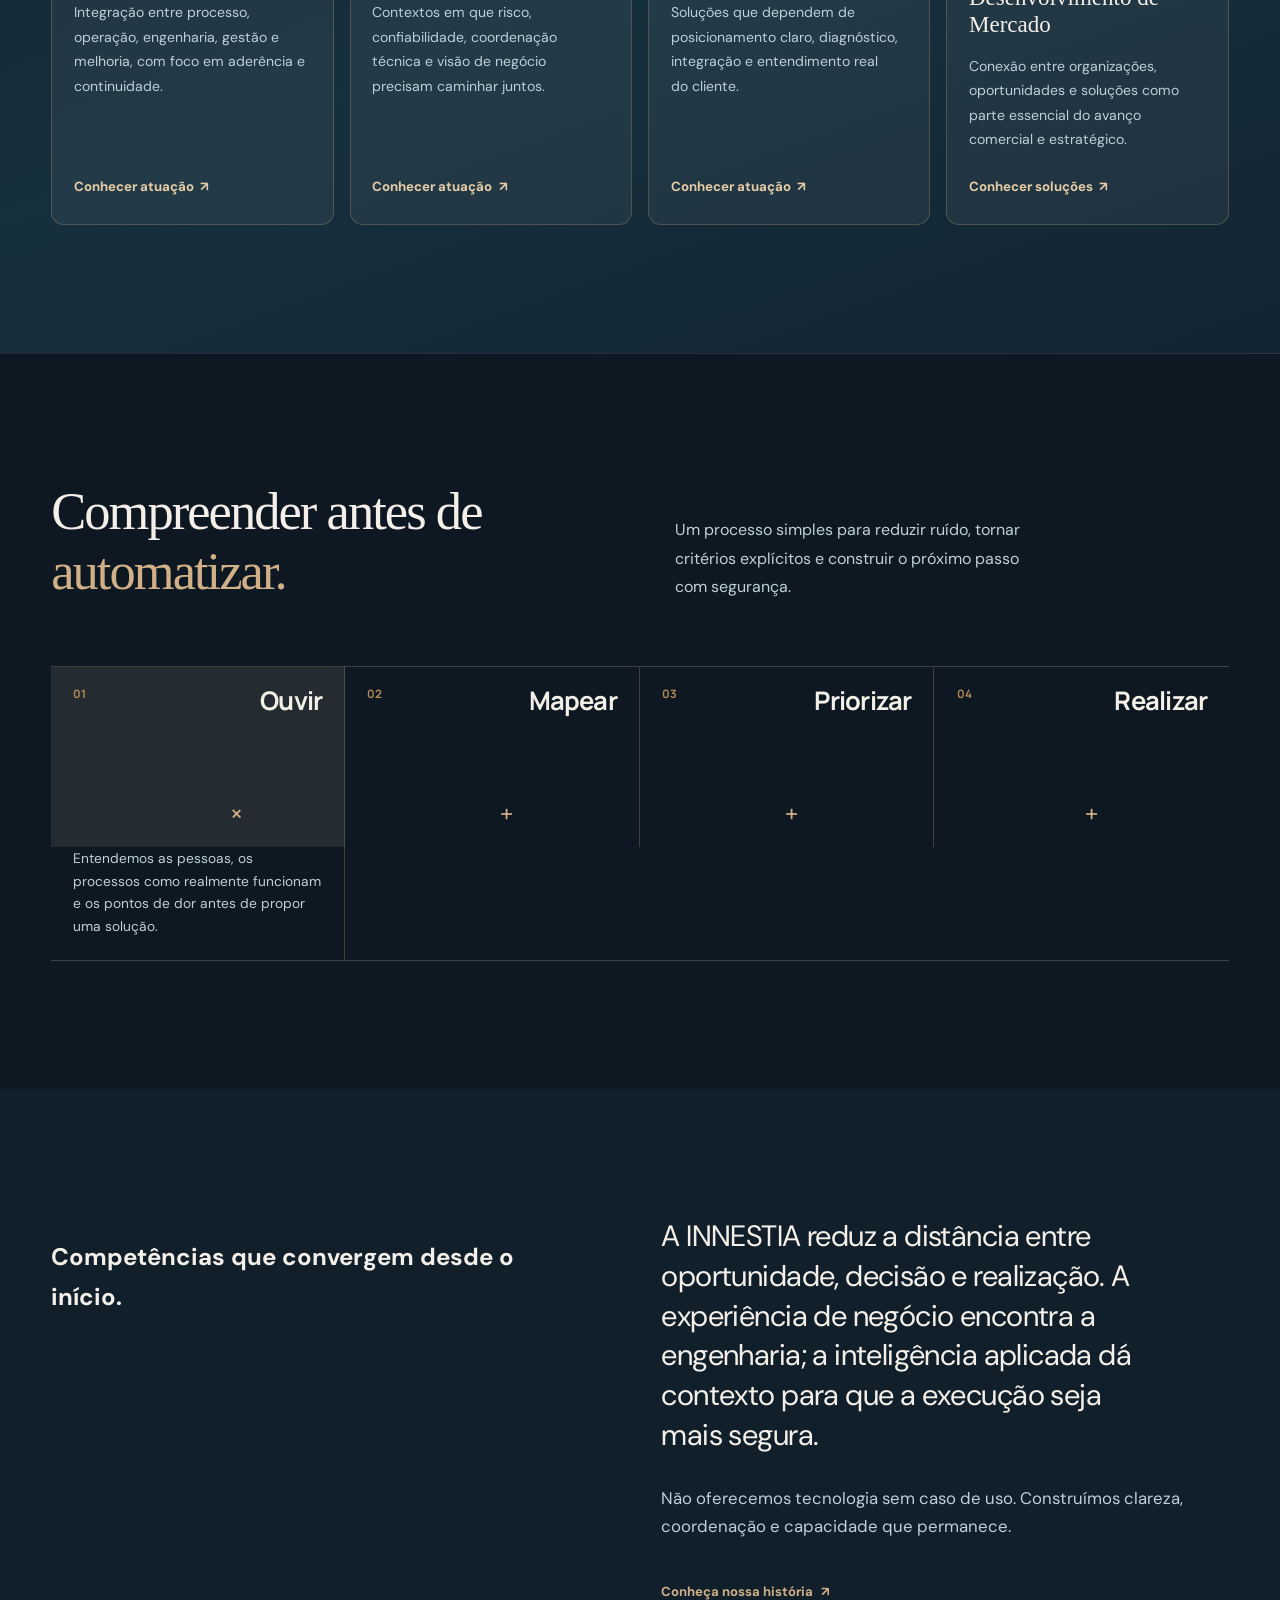
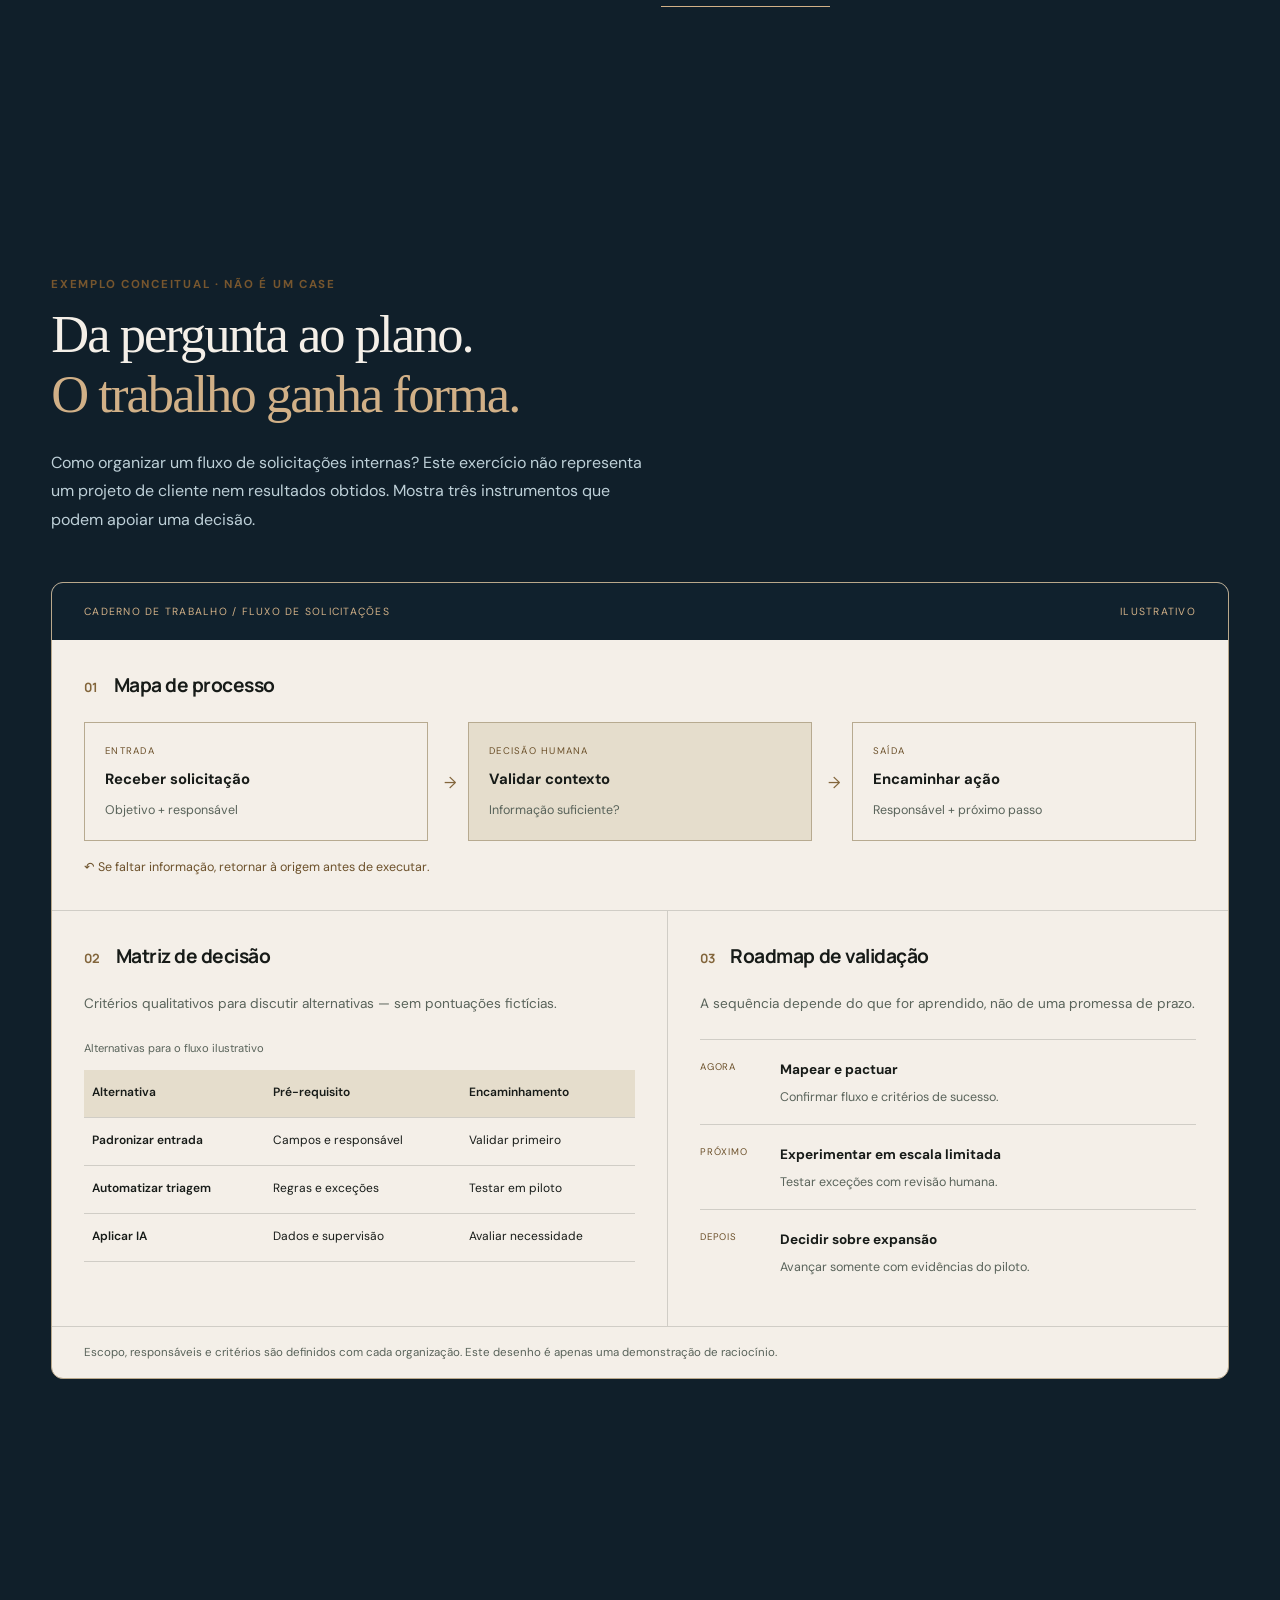
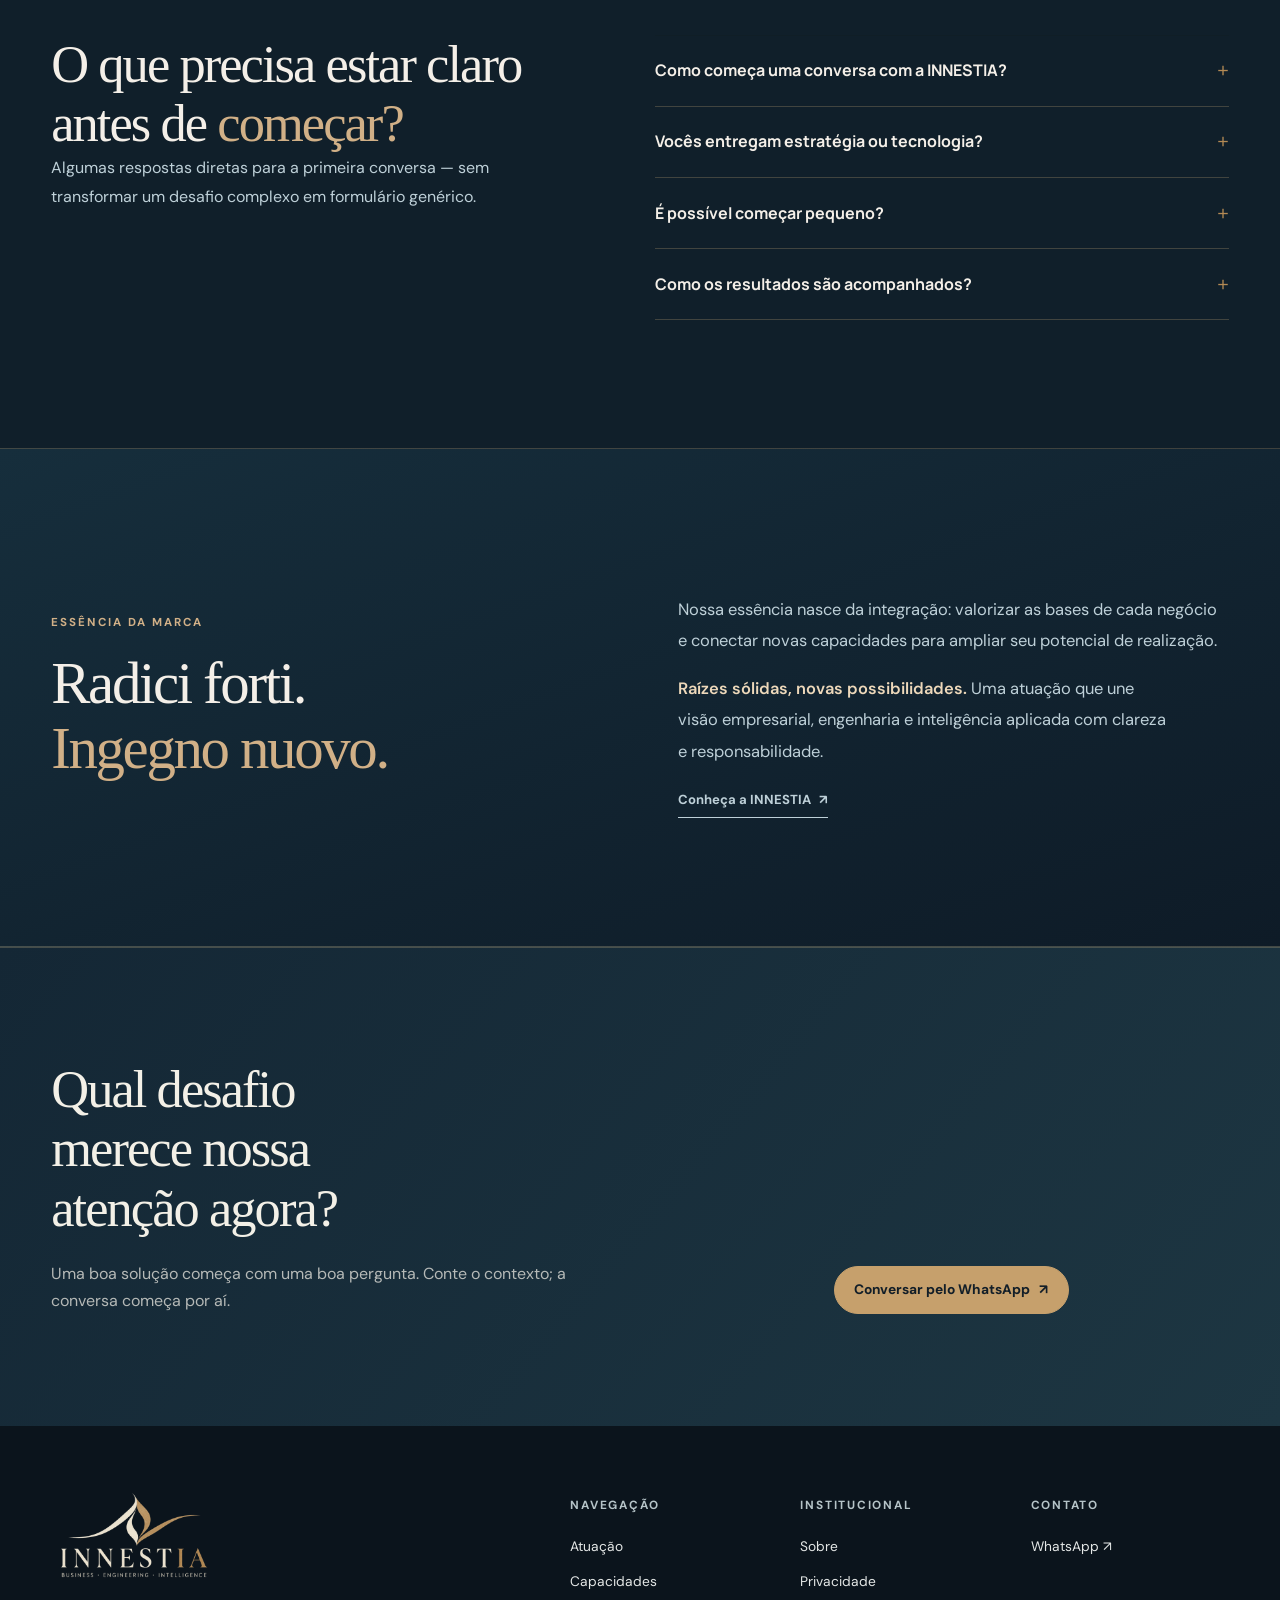
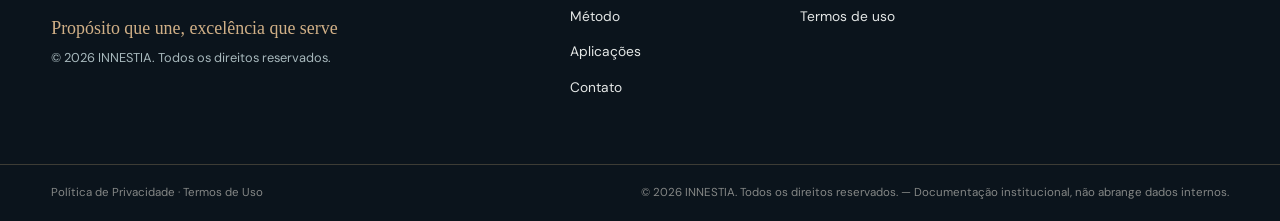
==== commit 6faf6d36: "feat(brand): restore 'Propósito que une, excelência que serve' as conceptual signature" ====
--- a/index.html
+++ b/index.html
@@ -47,6 +47,7 @@
     <div class="hero-copy">
       <p class="hero-kicker--signature">Business · Engineering · Intelligence</p>
       <h1>Da complexidade à <span>realização.</span></h1>
+      <p class="hero-concept">Propósito que une, <em>excelência que serve</em></p>
       <p class="hero-lead">Inteligência que conecta. Engenharia que realiza. Negócios que avançam.</p>
       <p class="hero-description">A INNESTIA apoia empresas que precisam organizar prioridades, estruturar oportunidades, conectar soluções e transformar intenção em realização — com leitura empresarial, profundidade técnica e visão integrada.</p>
       <div class="hero-actions">
@@ -298,7 +299,7 @@
             <span class="brand-caption">Business · Engineering · Intelligence</span>
           </span>
         </a>
-        <p class="footer-tagline">Da complexidade à realização.</p>
+        <p class="footer-tagline">Propósito que une, excelência que serve</p>
         <p class="footer-copy">© 2026 INNESTIA. Todos os direitos reservados.</p>
       </div>
       <div class="footer-links">
--- a/static/css/dark-signature.css
+++ b/static/css/dark-signature.css
@@ -257,4 +257,17 @@
 @media(prefers-reduced-motion:reduce){
   .market-card,.application-card,.contact-option{transition:none}
   .market-card:hover,.application-card:hover,.contact-option:hover{transform:none}
-}+}
+/* Assinatura conceitual institucional, aprovada em 07/11/2026 */
+.hero-concept {
+  margin: 1.05rem 0 0;
+  color: var(--signature-ink);
+  font: 400 clamp(1.13rem, 1.95vw, 1.63rem)/1.4 Georgia, "Times New Roman", serif;
+  letter-spacing: -.015em;
+}
+.hero-concept em { font-style: normal; color: var(--signature-gold); }
+.hero .hero-concept + .hero-lead { margin-top: .75rem; }
+.site-footer .footer-tagline {
+  color: var(--signature-gold);
+  font: 400 clamp(1rem, 1.4vw, 1.2rem)/1.4 Georgia, "Times New Roman", serif;
+}
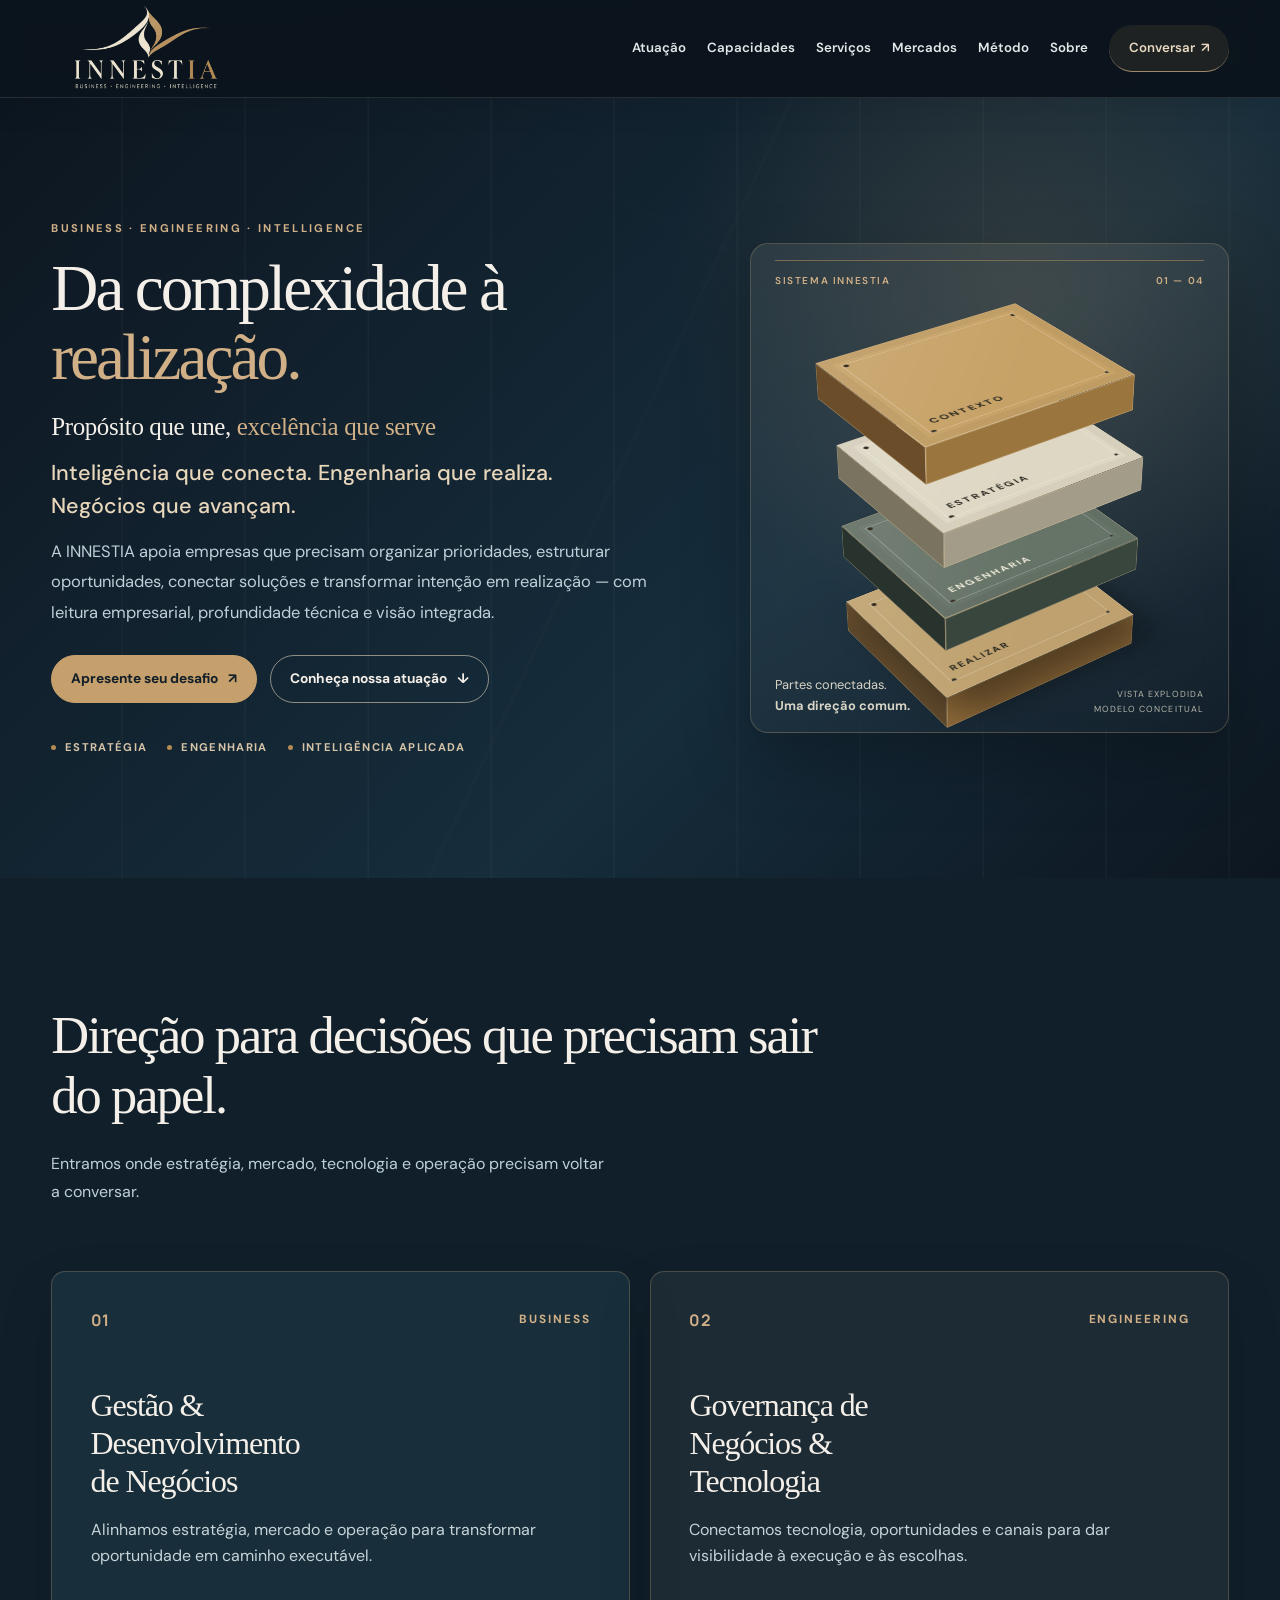
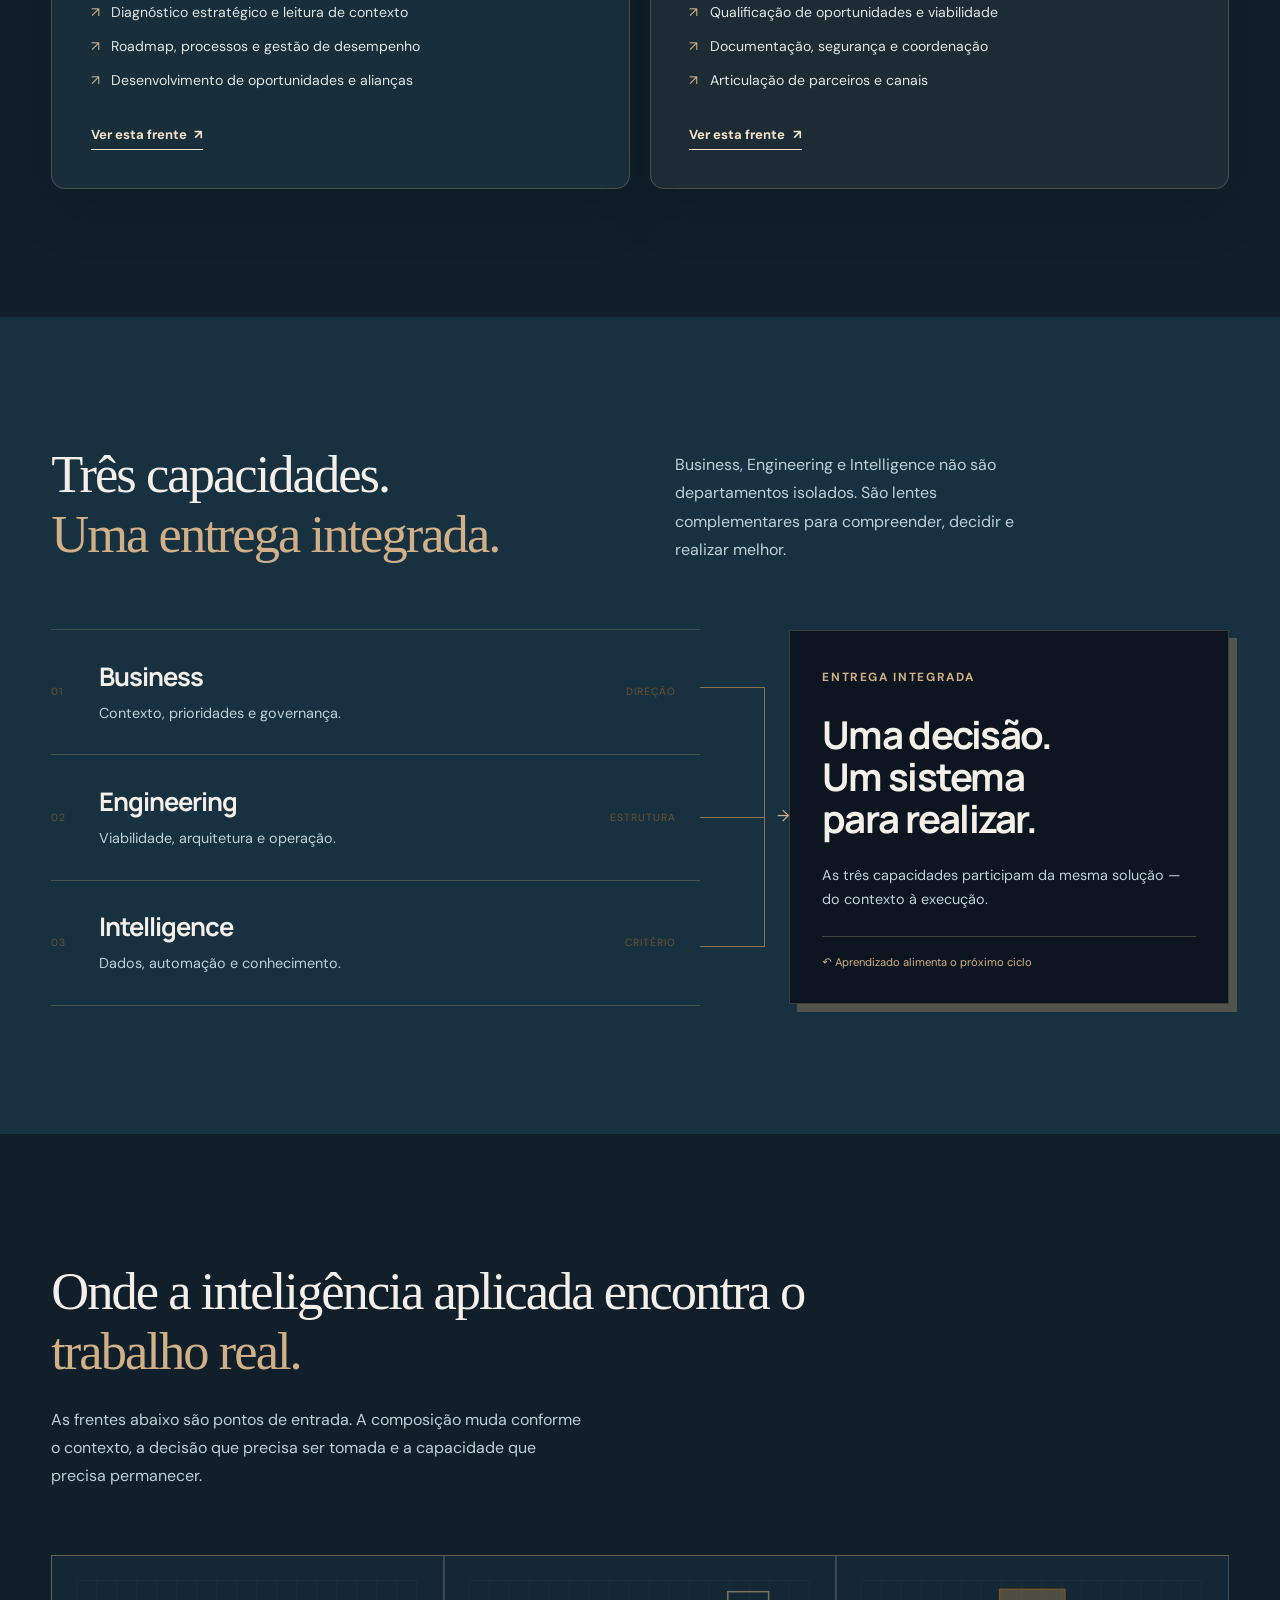
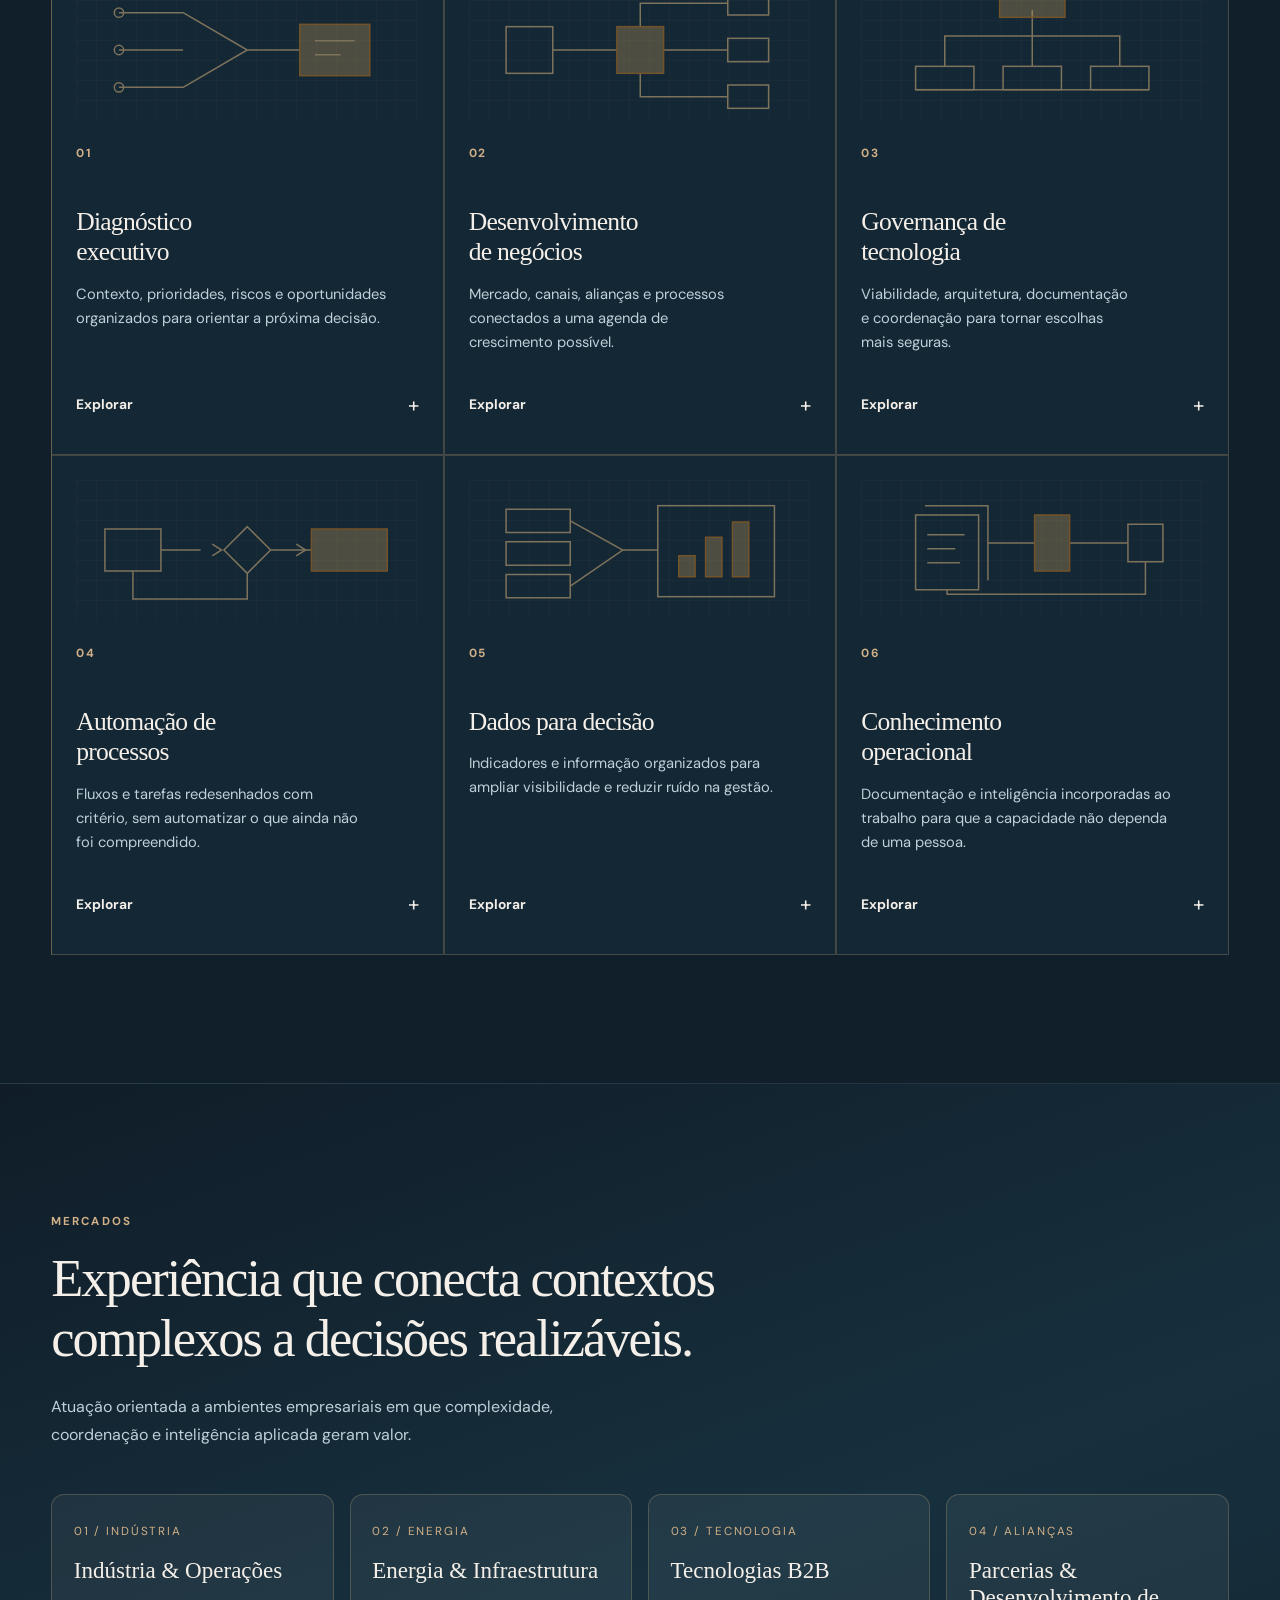
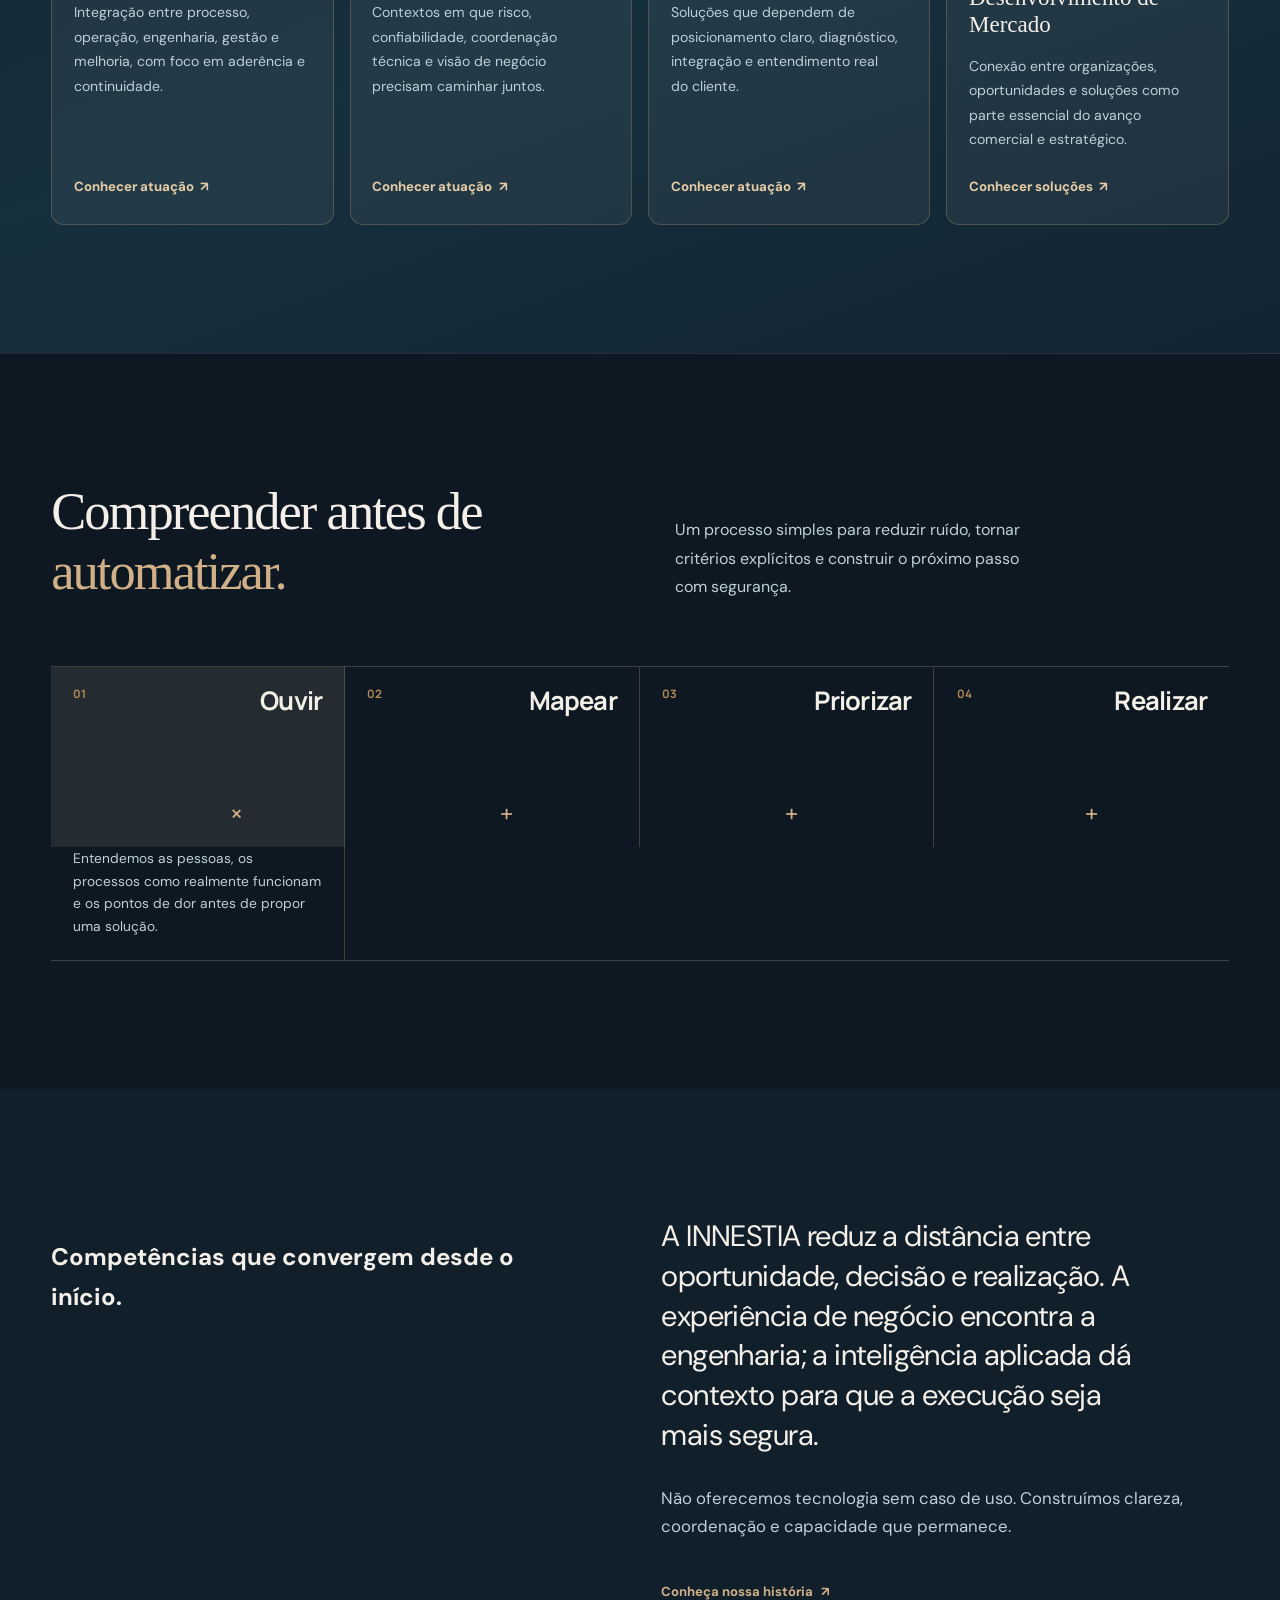
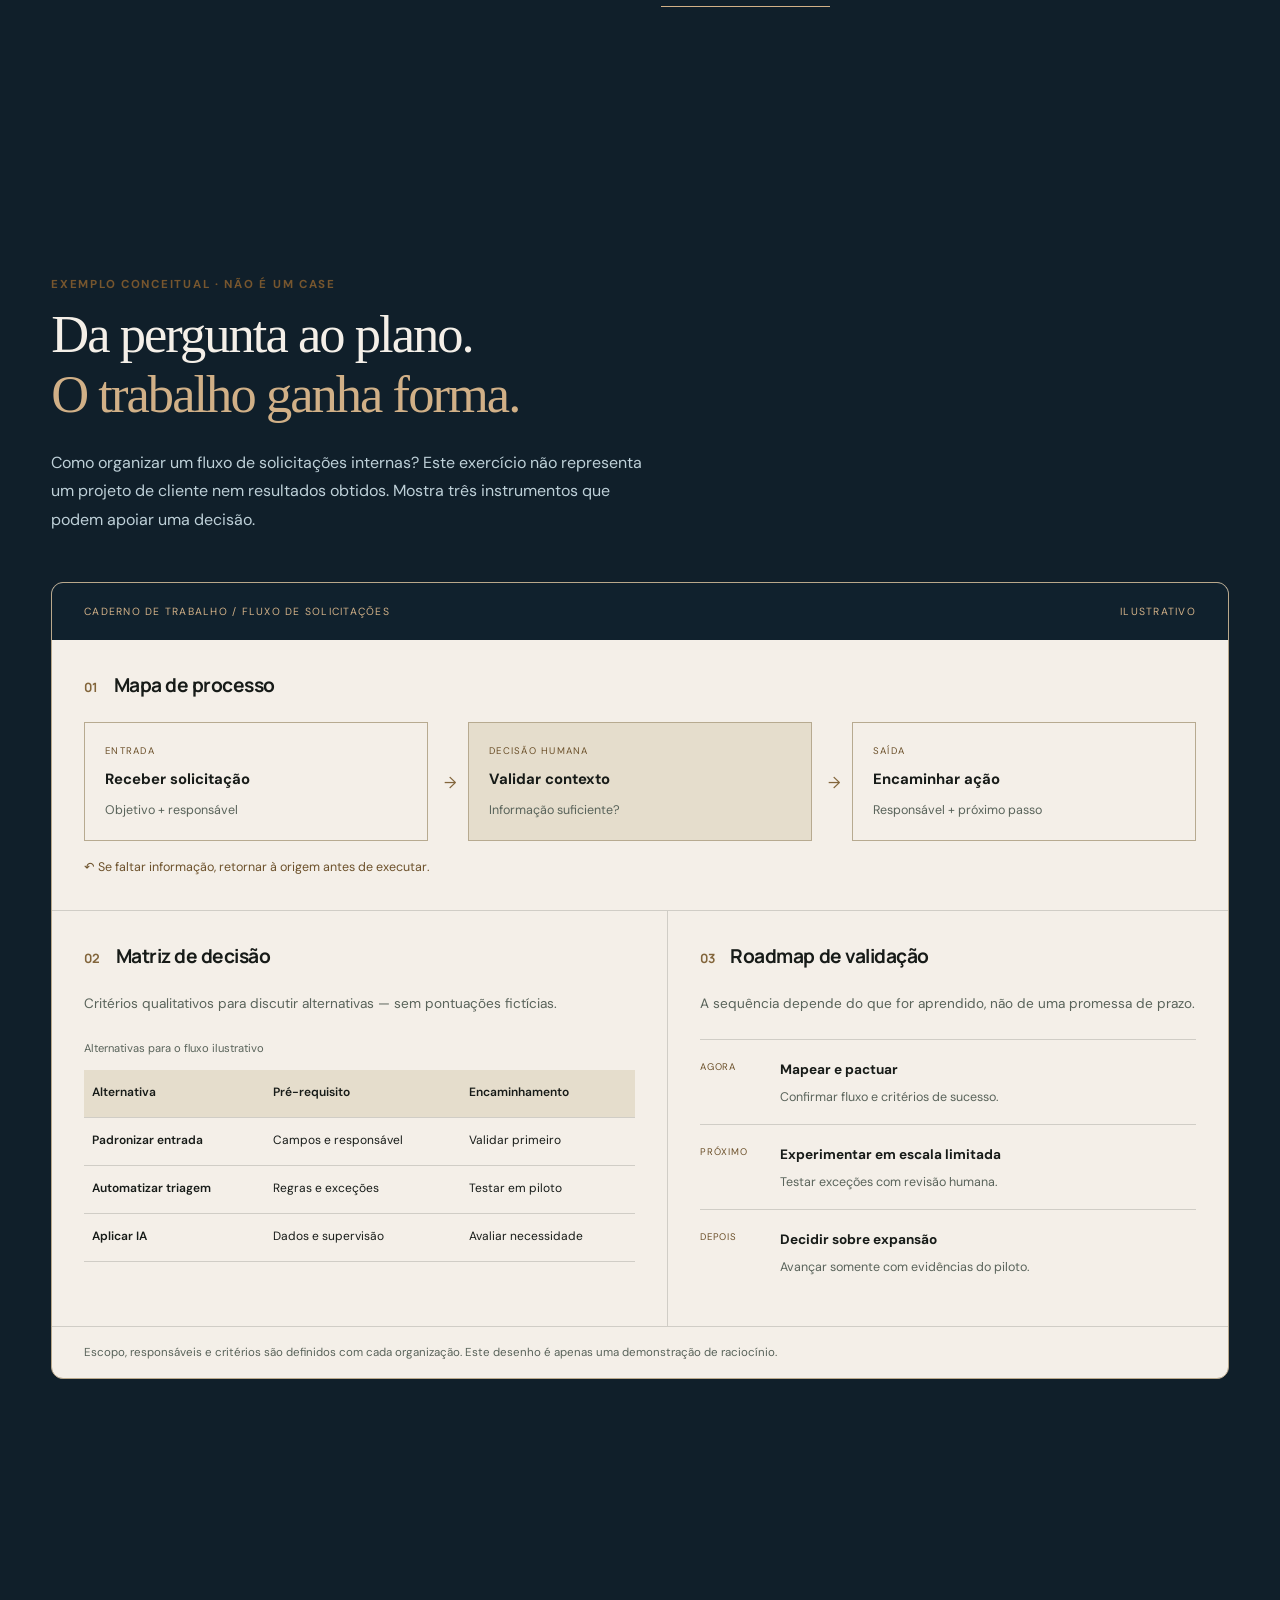
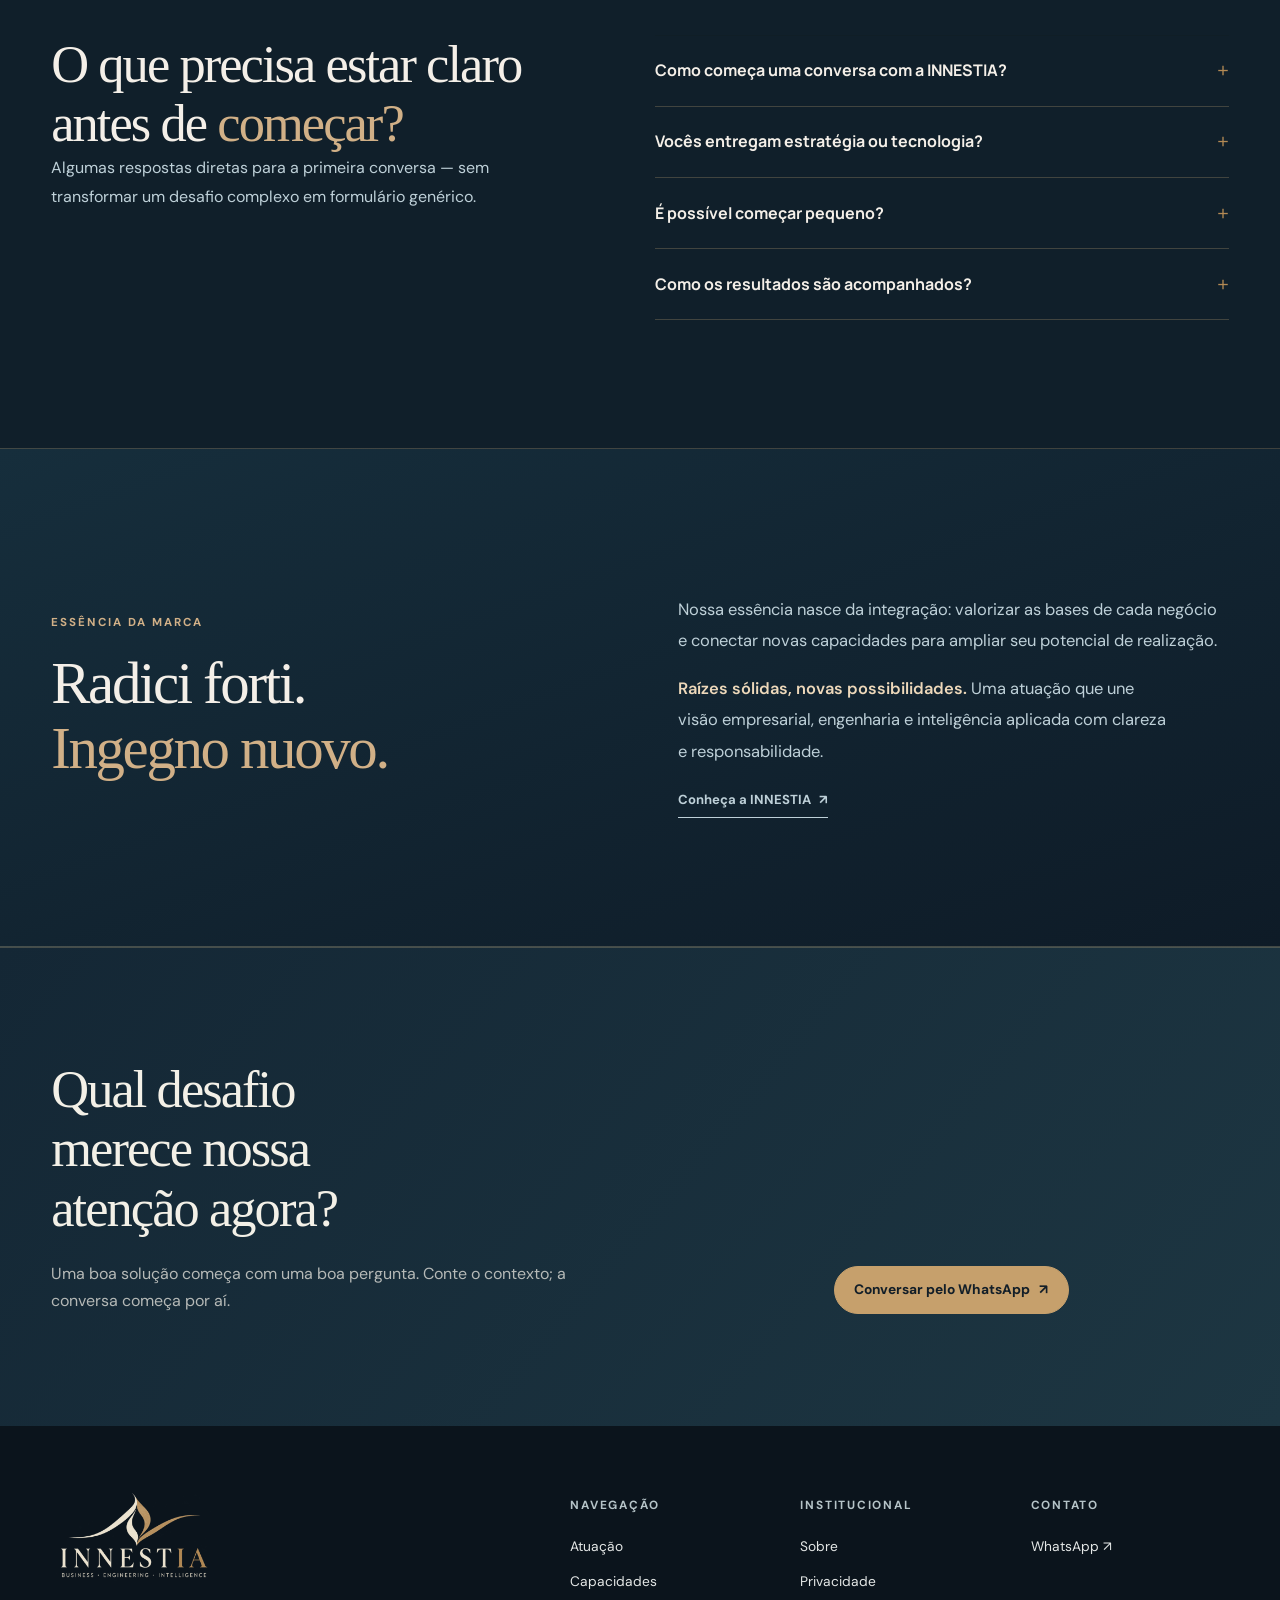
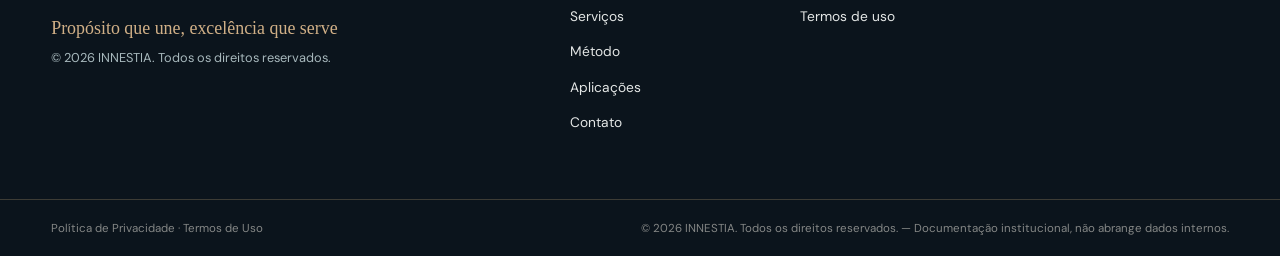
==== commit d1e4762a: "feat(site): improve conversion, SEO and contact experience" ====
--- a/index.html
+++ b/index.html
@@ -3,16 +3,56 @@
 <head>
   <meta charset="UTF-8">
   <meta name="viewport" content="width=device-width, initial-scale=1.0">
-  <meta name="description" content="INNESTIA integra estratégia, engenharia e inteligência aplicada para transformar complexidade em realização.">
+  <meta name="description" content="Consultoria integrada para organizar prioridades, estruturar oportunidades e transformar estratégia, engenharia e inteligência em realização.">
   <meta name="theme-color" content="#171b18">
-  <title>Início | INNESTIA | Business • Engineering • Intelligence</title>
+  <meta name="robots" content="index, follow, max-image-preview:large">
+  <title>Consultoria Empresarial, Engenharia e Inteligência | INNESTIA</title>
+  <link rel="canonical" href="https://innestia.com.br/">
+  <meta property="og:locale" content="pt_BR">
+  <meta property="og:type" content="website">
+  <meta property="og:site_name" content="INNESTIA">
+  <meta property="og:title" content="Consultoria Empresarial, Engenharia e Inteligência | INNESTIA">
+  <meta property="og:description" content="Estratégia, engenharia e inteligência aplicada para transformar complexidade em realização.">
+  <meta property="og:url" content="https://innestia.com.br/">
+  <meta property="og:image" content="https://innestia.com.br/static/og-image.png">
+  <meta property="og:image:width" content="1200">
+  <meta property="og:image:height" content="630">
+  <meta property="og:image:alt" content="INNESTIA — Propósito que une, excelência que serve">
+  <meta name="twitter:card" content="summary_large_image">
+  <meta name="twitter:title" content="Consultoria Empresarial, Engenharia e Inteligência | INNESTIA">
+  <meta name="twitter:description" content="Estratégia, engenharia e inteligência aplicada para transformar complexidade em realização.">
+  <meta name="twitter:image" content="https://innestia.com.br/static/og-image.png">
   <link rel="stylesheet" href="/static/css/main.css">
   <link rel="stylesheet" href="/static/css/dark-signature.css">
   <link rel="icon" href="/static/favicon.svg" type="image/svg+xml">
   <link rel="preconnect" href="https://fonts.googleapis.com">
   <link rel="preconnect" href="https://fonts.gstatic.com" crossorigin>
   <link href="https://fonts.googleapis.com/css2?family=DM+Sans:wght@400;500;600;700&family=Manrope:wght@400;500;600;700;800&display=swap" rel="stylesheet">
-  
+  <script type="application/ld+json">
+  {
+    "@context": "https://schema.org",
+    "@graph": [
+      {
+        "@type": "Organization",
+        "@id": "https://innestia.com.br/#organization",
+        "name": "INNESTIA",
+        "url": "https://innestia.com.br/",
+        "logo": "https://innestia.com.br/static/logo.png",
+        "email": "contato@innestia.com.br",
+        "telephone": "+55 11 91761-2255",
+        "slogan": "Propósito que une, excelência que serve"
+      },
+      {
+        "@type": "WebSite",
+        "@id": "https://innestia.com.br/#website",
+        "url": "https://innestia.com.br/",
+        "name": "INNESTIA",
+        "publisher": { "@id": "https://innestia.com.br/#organization" },
+        "inLanguage": "pt-BR"
+      }
+    ]
+  }
+  </script>
 </head>
 <body>
   <a class="skip-link" href="#principal">Pular para o conteúdo</a>
@@ -32,10 +72,11 @@
         <ul class="nav-links" id="menu">
           <li><a href="/#atuacao" class="nav-link">Atuação</a></li>
           <li><a href="/#capacidades" class="nav-link">Capacidades</a></li>
+          <li><a href="/servicos/" class="nav-link">Serviços</a></li>
           <li><a href="/#mercados" class="nav-link">Mercados</a></li>
           <li><a href="/#metodo" class="nav-link">Método</a></li>
           <li><a href="/#sobre" class="nav-link">Sobre</a></li>
-          <li><a href="https://wa.me/554130571234" class="nav-link nav-link--cta" target="_blank" rel="noopener">Conversar <span aria-hidden="true">↗</span></a></li>
+          <li><a href="https://wa.me/5511917612255" class="nav-link nav-link--cta" target="_blank" rel="noopener">Conversar <span aria-hidden="true">↗</span></a></li>
         </ul>
       </nav>
     </div>
@@ -51,7 +92,7 @@
       <p class="hero-lead">Inteligência que conecta. Engenharia que realiza. Negócios que avançam.</p>
       <p class="hero-description">A INNESTIA apoia empresas que precisam organizar prioridades, estruturar oportunidades, conectar soluções e transformar intenção em realização — com leitura empresarial, profundidade técnica e visão integrada.</p>
       <div class="hero-actions">
-        <a href="https://wa.me/554130571234?text=Ol%C3%A1%20INNESTIA%2C%20quero%20apresentar%20um%20desafio." class="btn btn-primary" target="_blank" rel="noopener">Apresente seu desafio <span aria-hidden="true">↗</span></a>
+        <a href="https://wa.me/5511917612255?text=Ol%C3%A1%20INNESTIA%2C%20quero%20apresentar%20um%20desafio." class="btn btn-primary" target="_blank" rel="noopener">Apresente seu desafio <span aria-hidden="true">↗</span></a>
         <a href="#atuacao" class="btn btn-quiet">Conheça nossa atuação <span aria-hidden="true">↓</span></a>
       </div>
       <div class="hero-signals" aria-label="Capacidades da INNESTIA">
@@ -130,37 +171,37 @@
         <svg class="application-diagram" viewBox="0 0 280 120" fill="none" aria-hidden="true"><path d="M30 28h55M30 60h55M30 92h55M85 28l55 32-55 32M140 60h45"/><rect x="185" y="38" width="60" height="44" class="active"/><path d="M198 52h34M198 64h22"/><circle cx="30" cy="28" r="4"/><circle cx="30" cy="60" r="4"/><circle cx="30" cy="92" r="4"/></svg>
         <span class="application-index">01</span><h3>Diagnóstico executivo</h3>
         <p>Contexto, prioridades, riscos e oportunidades organizados para orientar a próxima decisão.</p>
-        <details><summary>Explorar <span class="sr-only">Diagnóstico executivo</span><span class="detail-sign" aria-hidden="true"></span></summary><div class="application-detail"><p><strong>Quando a decisão está dispersa.</strong></p><p>Reunir objetivos, restrições e percepções das áreas.</p><p><strong>Possível entrega</strong><br>Mapa de prioridades, hipóteses e pontos a validar.</p><a class="text-link" href="https://wa.me/554130571234">Conversar sobre esta aplicação ↗</a></div></details>
+        <details><summary>Explorar <span class="sr-only">Diagnóstico executivo</span><span class="detail-sign" aria-hidden="true"></span></summary><div class="application-detail"><p><strong>Quando a decisão está dispersa.</strong></p><p>Reunir objetivos, restrições e percepções das áreas.</p><p><strong>Possível entrega</strong><br>Mapa de prioridades, hipóteses e pontos a validar.</p><a class="text-link" href="https://wa.me/5511917612255">Conversar sobre esta aplicação ↗</a></div></details>
       </article>
       <article class="application-card">
         <svg class="application-diagram" viewBox="0 0 280 120" fill="none" aria-hidden="true"><path d="M65 60h55m40 0h55M140 40V20h75M140 80v20h75"/><rect x="25" y="40" width="40" height="40"/><rect x="120" y="40" width="40" height="40" class="active"/><rect x="215" y="10" width="35" height="20"/><rect x="215" y="50" width="35" height="20"/><rect x="215" y="90" width="35" height="20"/></svg>
         <span class="application-index">02</span><h3>Desenvolvimento de negócios</h3>
         <p>Mercado, canais, alianças e processos conectados a uma agenda de crescimento possível.</p>
-        <details><summary>Explorar <span class="sr-only">Desenvolvimento de negócios</span><span class="detail-sign" aria-hidden="true"></span></summary><div class="application-detail"><p><strong>Quando uma oportunidade precisa ganhar estrutura.</strong></p><p>Relacionar proposta de valor, mercado, canais e parceiros.</p><p><strong>Possível entrega</strong><br>Agenda de validação e critérios para avançar ou interromper.</p><a class="text-link" href="https://wa.me/554130571234">Conversar sobre esta aplicação ↗</a></div></details>
+        <details><summary>Explorar <span class="sr-only">Desenvolvimento de negócios</span><span class="detail-sign" aria-hidden="true"></span></summary><div class="application-detail"><p><strong>Quando uma oportunidade precisa ganhar estrutura.</strong></p><p>Relacionar proposta de valor, mercado, canais e parceiros.</p><p><strong>Possível entrega</strong><br>Agenda de validação e critérios para avançar ou interromper.</p><a class="text-link" href="https://wa.me/5511917612255">Conversar sobre esta aplicação ↗</a></div></details>
       </article>
       <article class="application-card">
         <svg class="application-diagram" viewBox="0 0 280 120" fill="none" aria-hidden="true"><path d="M40 94h200M65 74V48h150v26M140 48V26"/><rect x="112" y="8" width="56" height="24" class="active"/><rect x="40" y="74" width="50" height="20"/><rect x="115" y="74" width="50" height="20"/><rect x="190" y="74" width="50" height="20"/><path d="M140 48v26"/></svg>
         <span class="application-index">03</span><h3>Governança de tecnologia</h3>
         <p>Viabilidade, arquitetura, documentação e coordenação para tornar escolhas mais seguras.</p>
-        <details><summary>Explorar <span class="sr-only">Governança de tecnologia</span><span class="detail-sign" aria-hidden="true"></span></summary><div class="application-detail"><p><strong>Quando escolhas técnicas afetam o negócio.</strong></p><p>Explicitar dependências, riscos e responsabilidades.</p><p><strong>Possível entrega</strong><br>Registro de decisões, arquitetura e critérios de acompanhamento.</p><a class="text-link" href="https://wa.me/554130571234">Conversar sobre esta aplicação ↗</a></div></details>
+        <details><summary>Explorar <span class="sr-only">Governança de tecnologia</span><span class="detail-sign" aria-hidden="true"></span></summary><div class="application-detail"><p><strong>Quando escolhas técnicas afetam o negócio.</strong></p><p>Explicitar dependências, riscos e responsabilidades.</p><p><strong>Possível entrega</strong><br>Registro de decisões, arquitetura e critérios de acompanhamento.</p><a class="text-link" href="https://wa.me/5511917612255">Conversar sobre esta aplicação ↗</a></div></details>
       </article>
       <article class="application-card">
         <svg class="application-diagram" viewBox="0 0 280 120" fill="none" aria-hidden="true"><rect x="18" y="42" width="48" height="36"/><path d="M66 60h34m40-20 20 20-20 20-20-20Z M160 60h35M140 80v22H42V78"/><rect x="195" y="42" width="65" height="36" class="active"/><path d="m182 55 8 5-8 5M110 55l8 5-8 5"/></svg>
         <span class="application-index">04</span><h3>Automação de processos</h3>
         <p>Fluxos e tarefas redesenhados com critério, sem automatizar o que ainda não foi compreendido.</p>
-        <details><summary>Explorar <span class="sr-only">Automação de processos</span><span class="detail-sign" aria-hidden="true"></span></summary><div class="application-detail"><p><strong>Quando o fluxo depende de tarefas repetitivas.</strong></p><p>Mapear entradas, exceções, aprovações e responsáveis.</p><p><strong>Possível entrega</strong><br>Desenho de um piloto com limites e validação humana.</p><a class="text-link" href="https://wa.me/554130571234">Conversar sobre esta aplicação ↗</a></div></details>
+        <details><summary>Explorar <span class="sr-only">Automação de processos</span><span class="detail-sign" aria-hidden="true"></span></summary><div class="application-detail"><p><strong>Quando o fluxo depende de tarefas repetitivas.</strong></p><p>Mapear entradas, exceções, aprovações e responsáveis.</p><p><strong>Possível entrega</strong><br>Desenho de um piloto com limites e validação humana.</p><a class="text-link" href="https://wa.me/5511917612255">Conversar sobre esta aplicação ↗</a></div></details>
       </article>
       <article class="application-card">
         <svg class="application-diagram" viewBox="0 0 280 120" fill="none" aria-hidden="true"><path d="M25 25h55v20H25ZM25 53h55v20H25ZM25 81h55v20H25ZM80 35l45 25-45 31M125 60h30"/><rect x="155" y="22" width="100" height="78"/><path class="active" d="M173 83V65h14v18ZM196 83V49h14v34ZM219 83V36h14v47Z"/></svg>
         <span class="application-index">05</span><h3>Dados para decisão</h3>
         <p>Indicadores e informação organizados para ampliar visibilidade e reduzir ruído na gestão.</p>
-        <details><summary>Explorar <span class="sr-only">Dados para decisão</span><span class="detail-sign" aria-hidden="true"></span></summary><div class="application-detail"><p><strong>Quando há informação, mas falta clareza.</strong></p><p>Relacionar fontes, qualidade dos dados e perguntas de gestão.</p><p><strong>Possível entrega</strong><br>Definição de indicadores, responsáveis e rotina de leitura.</p><a class="text-link" href="https://wa.me/554130571234">Conversar sobre esta aplicação ↗</a></div></details>
+        <details><summary>Explorar <span class="sr-only">Dados para decisão</span><span class="detail-sign" aria-hidden="true"></span></summary><div class="application-detail"><p><strong>Quando há informação, mas falta clareza.</strong></p><p>Relacionar fontes, qualidade dos dados e perguntas de gestão.</p><p><strong>Possível entrega</strong><br>Definição de indicadores, responsáveis e rotina de leitura.</p><a class="text-link" href="https://wa.me/5511917612255">Conversar sobre esta aplicação ↗</a></div></details>
       </article>
       <article class="application-card">
         <svg class="application-diagram" viewBox="0 0 280 120" fill="none" aria-hidden="true"><path d="M40 30h54v64H40ZM48 22h54v64M102 54h40M172 54h50M237 70v28H67v-4"/><rect x="142" y="30" width="30" height="48" class="active"/><path d="M222 38h30v32h-30ZM50 47h32M50 59h24M50 71h28"/></svg>
         <span class="application-index">06</span><h3>Conhecimento operacional</h3>
         <p>Documentação e inteligência incorporadas ao trabalho para que a capacidade não dependa de uma pessoa.</p>
-        <details><summary>Explorar <span class="sr-only">Conhecimento operacional</span><span class="detail-sign" aria-hidden="true"></span></summary><div class="application-detail"><p><strong>Quando o conhecimento está concentrado em pessoas.</strong></p><p>Organizar procedimentos, decisões e fontes de consulta.</p><p><strong>Possível entrega</strong><br>Base de conhecimento com responsáveis e revisão definida.</p><a class="text-link" href="https://wa.me/554130571234">Conversar sobre esta aplicação ↗</a></div></details>
+        <details><summary>Explorar <span class="sr-only">Conhecimento operacional</span><span class="detail-sign" aria-hidden="true"></span></summary><div class="application-detail"><p><strong>Quando o conhecimento está concentrado em pessoas.</strong></p><p>Organizar procedimentos, decisões e fontes de consulta.</p><p><strong>Possível entrega</strong><br>Base de conhecimento com responsáveis e revisão definida.</p><a class="text-link" href="https://wa.me/5511917612255">Conversar sobre esta aplicação ↗</a></div></details>
       </article>
     </div>
   </div>
@@ -283,7 +324,7 @@
 <section class="contact-band" id="contato">
   <div class="container contact-grid">
     <div><h2>Qual desafio merece nossa atenção agora?</h2><p>Uma boa solução começa com uma boa pergunta. Conte o contexto; a conversa começa por aí.</p></div>
-    <div class="contact-actions"><a href="https://wa.me/554130571234?text=Ol%C3%A1%20INNESTIA%2C%20quero%20apresentar%20um%20desafio." class="btn btn-primary" target="_blank" rel="noopener">Conversar pelo WhatsApp <span aria-hidden="true">↗</span></a></div>
+    <div class="contact-actions"><a href="https://wa.me/5511917612255?text=Ol%C3%A1%20INNESTIA%2C%20quero%20apresentar%20um%20desafio." class="btn btn-primary" target="_blank" rel="noopener">Conversar pelo WhatsApp <span aria-hidden="true">↗</span></a></div>
   </div>
 </section>
 
@@ -308,9 +349,10 @@
           <ul>
             <li><a href="/#atuacao">Atuação</a></li>
             <li><a href="/#capacidades">Capacidades</a></li>
+            <li><a href="/servicos/">Serviços</a></li>
             <li><a href="/#metodo">Método</a></li>
             <li><a href="/#aplicacoes">Aplicações</a></li>
-            <li><a href="/#contato">Contato</a></li>
+            <li><a href="/contato/">Contato</a></li>
           </ul>
         </div>
         <div class="footer-col">
@@ -324,7 +366,7 @@
         <div class="footer-col">
           <h3>Contato</h3>
           <ul>
-            <li><a href="https://wa.me/554130571234" target="_blank" rel="noopener">WhatsApp ↗</a></li>
+            <li><a href="https://wa.me/5511917612255" target="_blank" rel="noopener">WhatsApp ↗</a></li>
           </ul>
         </div>
       </div>
